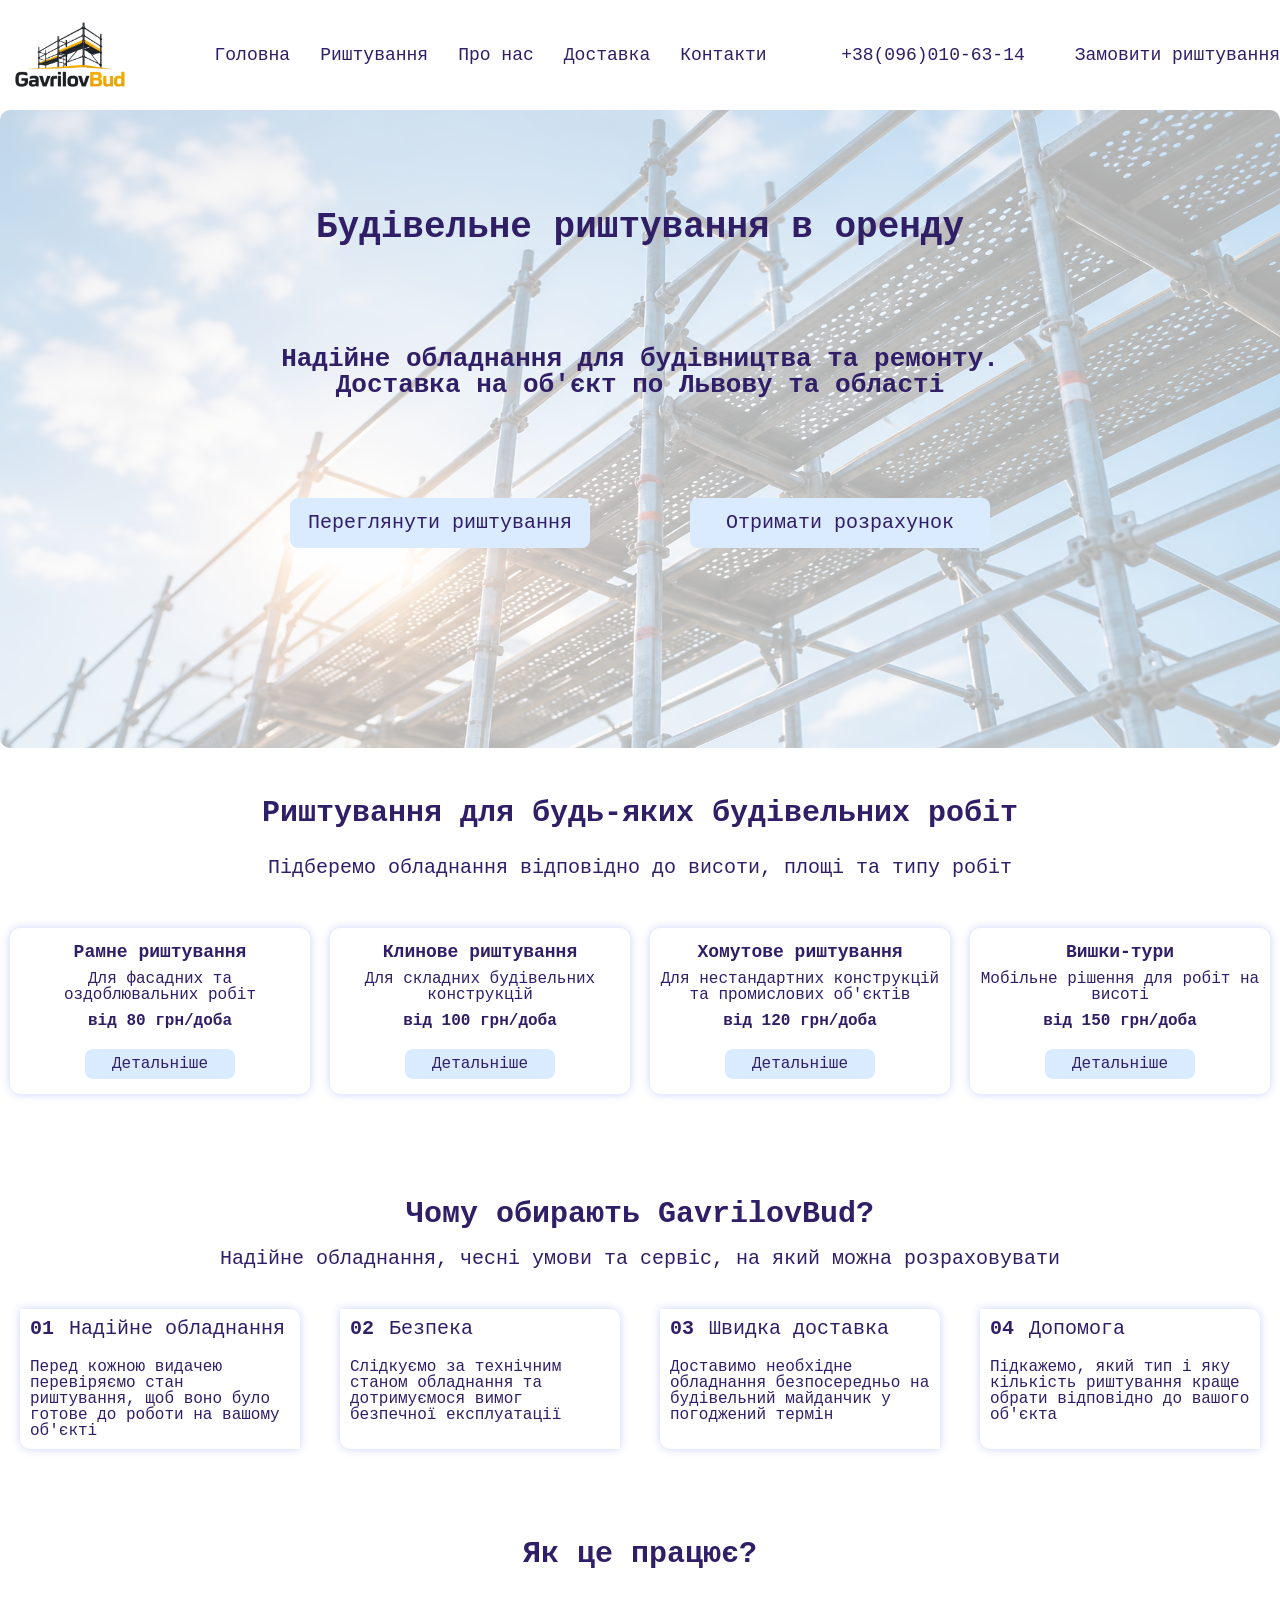
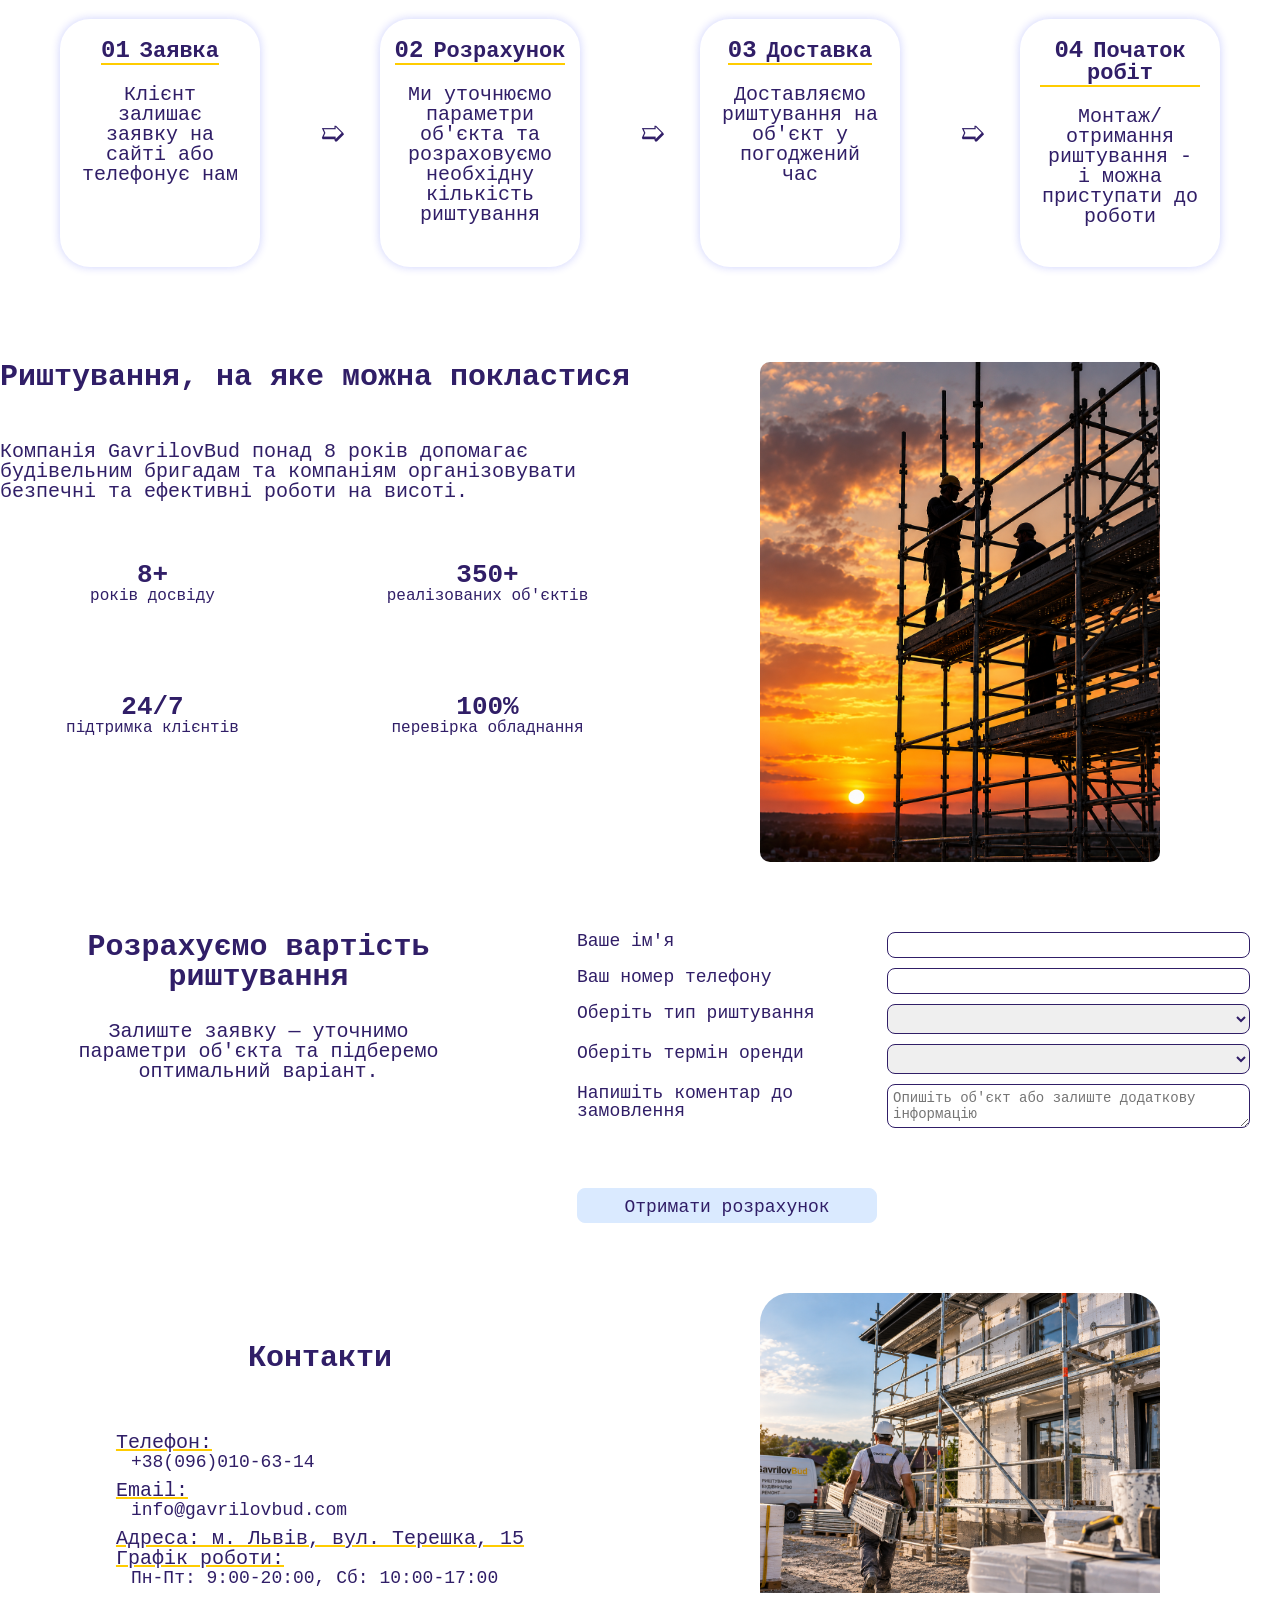
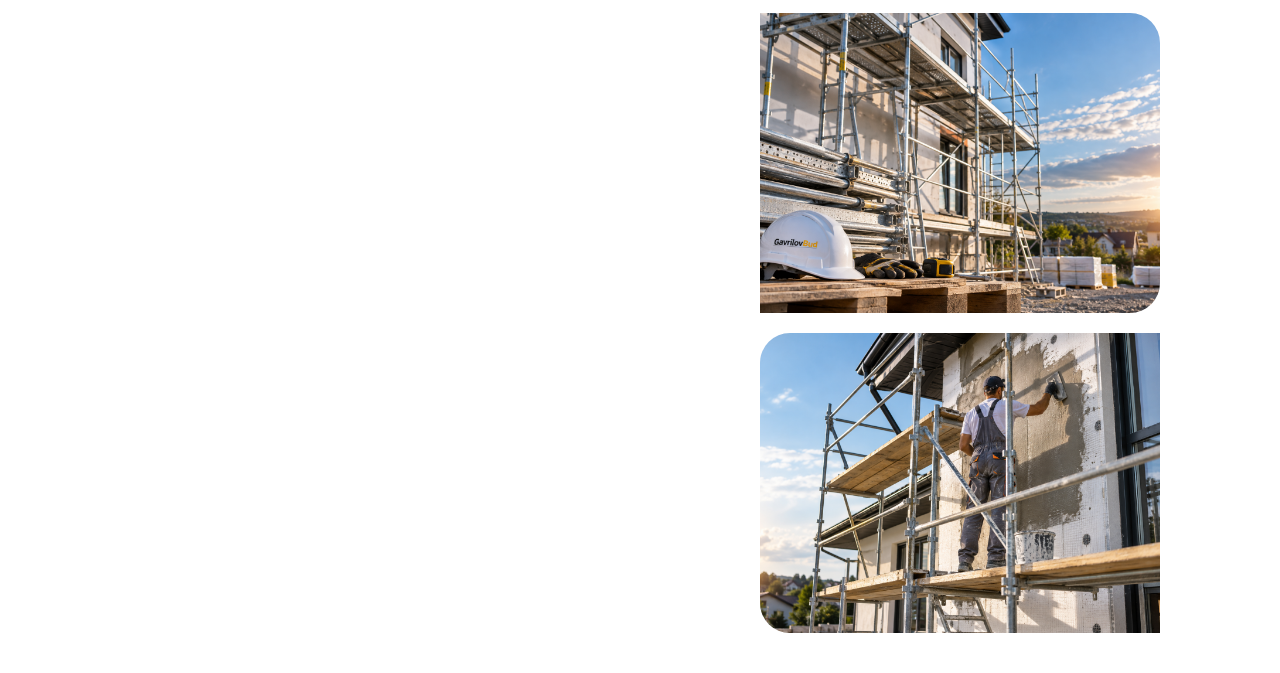
==== index.html @ de675cc4 "додала секцію контакти і стилізувала її" ====
<!doctype html>
<html xmlns="http://www.w3.org/1999/xhtml">
<head>
	<meta http-equiv="Content-Type" content="text/html; charset=utf-8" />
	<meta name="viewport" content="width=device-width; initial-scale=1" />
	<link rel="stylesheet" href="css/all.css" type="text/css"/>
	<link rel="stylesheet" href="css/fonts.css" type="text/css"/>
	<script type="text/javascript" src="js/main.js"></script>
	<title>GavrilovBud</title>
</head>
<body>
	<div id="wrapper">
		<header>
			<div class="layout">
				<div class="logo">
					<a href="#">
						<img src="images/logo.png" alt="GavrilovBud">
					</a>
					<h1>GavrilovBud</h1>
				</div>
				<nav>
					<ul>
						<li>
							<a href="#">Головна</a>
						</li>
						<li>
							<a href="#">Риштування</a>
						</li>
						<li>
							<a href="#">Про нас</a>
						</li>
						<li>
							<a href="#">Доставка</a>
						</li>
						<li>
							<a href="#">Контакти</a>
						</li>
					</ul>
				</nav>
				<div class="tel_button">
					<a href="#">+38(096)010-63-14</a>
					<a href="#">Замовити риштування</a>
				</div>
			</div>
		</header>
		<main>
			<div id="content">
				<section class="first-view">
					<div class="layout">
							<div class="baner">
								<img src="images/baner.png" alt="baner">
							</div>
							<div class="text">
								<h2>Будівельне риштування в оренду</h2>
								<h3>Надійне обладнання для будівництва та ремонту. Доставка на об'єкт по Львову та області</h3>
								<div class="btn">
									<a href="#">Переглянути риштування</a>
									<a href="#">Отримати розрахунок</a>
								</div>
							</div>
					</div>
				</section>
				<section class="catalog">
					<div class="layout">
						<h2>Риштування для будь-яких будівельних робіт</h2>
						<h3>Підберемо обладнання відповідно до висоти, площі та типу робіт</h3>
						<div class="catalog_box">
							<div class="catalog_card">
								<h4>Рамне риштування</h4>
								<p>Для фасадних та оздоблювальних робіт</p>
								<span>від 80 грн/доба</span>
								<a href="#">Детальніше</a>
							</div>
							<div class="catalog_card">
								<h4>Клинове риштування</h4>
								<p>Для складних будівельних конструкцій</p>
								<span>від 100 грн/доба</span>
								<a href="#">Детальніше</a>
							</div>
							<div class="catalog_card">
								<h4>Хомутове риштування</h4>
								<p>Для нестандартних конструкцій та промислових об'єктів</p>
								<span>від 120 грн/доба</span>
								<a href="#">Детальніше</a>
							</div>
							<div class="catalog_card">
								<h4>Вишки-тури</h4>
								<p>Мобільне рішення для робіт на висоті</p>
								<span>від 150 грн/доба</span>
								<a href="#">Детальніше</a>
							</div>
						</div>
					</div>
				</section>
				<section class="advantages">
					<div class="layout">
							<h2>Чому обирають GavrilovBud?</h2>
							<h3>Надійне обладнання, чесні умови та сервіс, на який можна розраховувати</h3>
							<div class="advantages_container">
								<div class="advantages_block">
									<h3><span>01</span>Надійне обладнання</h3>
									<p>Перед кожною видачею перевіряємо стан риштування, щоб воно було готове до роботи на вашому об'єкті </p>
								</div>
								<div class="advantages_block">
									<h3><span>02</span>Безпека</h3>
									<p>Слідкуємо за технічним станом обладнання та дотримуємося вимог безпечної експлуатації</p>
								</div>
								<div class="advantages_block">
									<h3><span>03</span>Швидка доставка</h3>
									<p>Доставимо необхідне обладнання безпосередньо на будівельний майданчик у погоджений термін</p>
								</div>
								<div class="advantages_block">
									<h3><span>04</span>Допомога</h3>
									<p>Підкажемо, який тип і яку кількість риштування краще обрати відповідно до вашого об'єкта</p>
								</div>
							</div>
					</div>
				</section>
				<section class="how_it_works">
					<div class="layout">
						<h2>Як це працює?</h2>
							<div class="how_it_works_container">
								<div class="how_it_works_block">
									<h3><span>01</span>Заявка</h3>
									<p>Клієнт залишає заявку на сайті або телефонує нам</p>
								</div>
								<div class="how_it_works_block">
									<h3><span>02</span>Розрахунок</h3>
									<p>Ми уточнюємо параметри об'єкта та розраховуємо необхідну кількість риштування</p>
								</div>
								<div class="how_it_works_block">
									<h3><span>03</span>Доставка</h3>
									<p>Доставляємо риштування на об'єкт у погоджений час</p>
								</div>
								<div class="how_it_works_block">
									<h3><span>04</span>Початок робіт</h3>
									<p>Монтаж/отримання риштування - і можна приступати до роботи</p>
								</div>
							</div>
					</div>
				</section>
				<section class="about_the_company">
					<div class="layout">
						<div class="about_container">
							<div class="about_img">
								<img src="images/about_image.png" alt="about_img">
							</div>
							<div class="about_title">
								<h2>Риштування, на яке можна покластися</h2>
								<p>Компанія GavrilovBud понад 8 років допомагає будівельним бригадам та компаніям організовувати безпечні та ефективні роботи на висоті.</p>
								<div class="title_container">
									<p><span>8+</span>років досвіду</p>
									<p><span>350+</span>реалізованих об'єктів</p>
									<p><span>24/7</span>підтримка клієнтів</p>
									<p><span>100%</span>перевірка обладнання</p>
								</div>
							</div>
						</div>
					</div>
				</section>
				<section class="cost_calc">
					<div class="layout">
						<div class="calc_container">
							<div class="calc_text">
								<h2>Розрахуємо вартість риштування</h2>
								<p>Залиште заявку — уточнимо параметри об'єкта та підберемо оптимальний варіант.</p>
							</div>
							<div class="calc_form">
								<form action="#" method="POST">
									<label for="name">Ваше ім'я</label>
									<input type="text" id="name" name="name" required>
									<label for="tel">Ваш номер телефону</label>
									<input type="tel" id="tel" name="tel" required>
									<label for="scaffolding">Оберіть тип риштування</label>
									<select id="scaffolding" name="scaffolding">
										<option value="" selected disabled></option>
										<option value="Рамне">Рамне</option>
										<option value="Клинове">Клинове</option>
										<option value="Хомутове">Хомутове</option>
										<option value="Вишки-тури">Вишки-тури</option>
										<option value="Не знаю — потрібна консультація">Не знаю — потрібна консультація</option>
									</select>
									<label for="terms">Оберіть термін оренди</label>
									<select id="terms" name="terms">
										<option value="" selected disabled></option>
										<option value="До 7 днів">До 7 днів</option>
										<option value="1–4 тижні">1–4 тижні</option>
										<option value="1–3 місяці">1–3 місяці</option>
										<option value="Більше 3 місяців">Більше 3 місяців</option>
										<option value="Поки не визначився">Поки не визначився</option>
									</select>
										<label for="comment">Напишіть коментар до замовлення</label>
										<textarea id="comment" name="comment" placeholder="Опишіть об'єкт або залиште додаткову інформацію"></textarea>
										<button type="submit">Отримати розрахунок</button>
								</form>
							</div>
						</div>
					</div>
				</section>
				<section class="contacts">
					<div class="layout">
							<div class="contacts_container">
								<div class="contacts_title">
									<h2>Контакти</h2>
									<p>Телефон:</p><a href="+38(096)010-63-14">+38(096)010-63-14</a>
									<p>Email:</p><a href="mailto:info@gavrilovbud.com">info@gavrilovbud.com</a>
									<p>Адреса: м. Львів, вул. Терешка, 15</p>
									<p>Графік роботи:</p><time>Пн-Пт: 9:00-20:00, Сб: 10:00-17:00</time>
								</div>
								<div class="contacts_img">
									<div class="img_block">
										<img class="img_1" src="images/contacs_1.png" alt="contacts_1">
									</div>
									<div class="img_block">
										<img class="img_2" src="images/contacs_2.png" alt="contacts_2">
									</div>
									<div class="img_block">
										<img class="img_3" src="images/contacs_3.png" alt="contacts_3">
									</div>
								</div>
							</div>
					</div>
				</section>
				<section class="">
					<div class="layout">
							
					</div>
				</section>
			</div>			
		</main>
		<footer>
			<section class="">
				<div class="layout">
					
				</div>
			</section>
		</footer>
	</div>
</body>
</html>
---- css/all.css ----
/***************************************************              GENERAL RESET STYLES             ***************************************************/
html, body, div, span, object, iframe,
h1, h2, h3, h4, h5, h6, p, blockquote, pre,
abbr, address, cite, code,
del, dfn, em, img, ins, kbd, q, samp,
small, strong, sub, sup, var,
b, i,
dl, dt, dd, ol, ul, li,
fieldset, form, label, legend,
table, caption, tbody, tfoot, thead, tr, th, td,
article, aside, canvas, details, figcaption, figure,
footer, header, hgroup, menu, nav, section, summary,
time, mark, audio, video {
    margin:0;
    padding:0;
    border:0;
    outline:0;
    font-size:100%;
    vertical-align:baseline;
    background:transparent;
}
* {box-sizing: border-box;}
body {line-height:1;}
article,aside,details,figcaption,figure,
footer,header,hgroup,menu,nav,section {
    display:block;
}
nav ul {list-style:none;}
ol, ul {
	list-style: none;
	margin:0;
	padding:0;
}
a {
    margin:0;
    padding:0;
    font-size:100%;
    vertical-align:baseline;
    background:transparent;
		text-decoration:none;
}
a:hover {text-decoration:none;}
table {
    border-collapse:collapse;
    border-spacing:0;
}
img {
	border-style:none;
	max-width:100%;
}
form fieldset {
	margin:0;
	padding:0;
	border:none;
}
input, textarea, select {
	vertical-align:middle;
	color:#000;
	padding:0;
}
input, select {vertical-align:middle;}
input::-webkit-input-placeholder{color:#000;}
input:focus::-webkit-input-placeholder{color:#000;}
/*
@media (min-width: 1921px){}
@media (width: 1920px){}
@media (min-width: 1440px) and (max-width: 1919px) {}
@media (min-width: 1360px) and (max-width: 1439px) {}
@media (min-width: 1280px) and (max-width: 1359px) {}
@media (min-width: 1024px) and (max-width: 1279px) {}
@media (min-width: 768px) and (max-width: 1023px) {}
@media (min-width: 375px) and (max-width: 767px) {}
@media (min-width: 320px) and (max-width: 374px) {}
*/
/*
@media (max-width: 1919px) {}
@media (max-width: 1439px) {}
@media (max-width: 1279px) {}
@media (max-width: 767px) {}
*/
#wrapper {
	display:block;
	position:relative;
	width:100%;
	height:100%;
}
.layout {
  display: block;
  position:relative;
  overflow: hidden;
  max-width:1400px;
  width: 100%;
	margin:0 auto 0 auto;
}
header,
main,
footer,
section {
  display: block;
  position:relative;
  overflow: hidden;
  width: 100%;
}
#content {
  display: block;
  position:relative;
  overflow: hidden;
  width: 100%;
}




header{
  width: 100%;
  margin: 20px 0 20px 0;
}
header .layout{
  display: flex;
  justify-content: space-between;
  align-items: center;
}
header .layout .logo{
  width: 140px;
  height: 70px;
}
header .layout .logo a{}
header .layout .logo a img{
  width: 100%;
  height: 100%;
}
header .layout .logo h1{
  text-indent: -9999px;
}
header .layout nav{}
header .layout nav ul{
  display: flex;
  flex-wrap: wrap;
  gap: 30px;
}
header .layout nav ul li a,
header .layout  .tel_button a{
  font-family: 'Courier New', Courier, monospace;
  color: #301e67;
  font-size: 18px;
  font-weight: 500;
}
header .layout nav ul li a:hover,
header .layout  .tel_button a:hover{
  text-decoration: underline;
  color: #333399;
}
header .layout  .tel_button{
  display: flex;
  gap: 50px;
}

@media (max-width: 767px) {
  header{
  height: 200px;
}
  header .layout{
    max-width: 350px;
  flex-direction: column;
  gap: 15px;
}
header .layout .logo{
  width: 120px;
  height: 60px;
}
header .layout nav ul{
  gap: 10px;
}
header .layout  .tel_button{
  flex-direction: column;
  gap: 10px;
}
}


main .first-view{}
main .first-view .layout .baner{
  width: 960px;
  height: 300px;
}
main .first-view  .layout .baner img{
  width: 100%;
  height: 100%;
  border-radius: 10px;
  opacity: .3;
  position: absolute;
}
main .first-view .layout .text{
  display: flex;
  align-items: center;
  flex-direction: column;
  gap: 100px;
  position: relative;
  bottom: 200px;
}
main .first-view .layout .text h2,
main .first-view .layout .text h3,
main .first-view .layout .text .btn a{
  font-family: 'Courier New', Courier, monospace;
  color: #301e67;
}
main .first-view .layout .text h2{
  font-size: 36px;
  font-weight: 700;
}
main .first-view .layout .text h3{
   font-size: 26px;
   font-weight: 600;
   width: 800px;
   text-align: center;
}
main .first-view .layout .text .btn{
  display: flex;
  gap: 100px;
}
main .first-view .layout .text .btn a{
  display: inline-block;
  font-size: 20px;
  font-weight: 500;
  width: 300px;
  height: 50px;
  background-color: #DAEAFF;
  line-height: 50px;
  text-align: center;
  border-radius: 8px;
  transition: .3s;
}
main .first-view .layout .text .btn a:hover{
  box-shadow: 0 10px 8px rgba(9, 24, 245, 0.2);
  transform: translateY(-8px);
}

@media (max-width: 767px){
main .first-view .layout{
  max-width: 350px;
  width: 100%;
}
main .first-view .layout .baner{
  height: 200px;
}
main .first-view .layout .text{
  gap: 50px;
  bottom: 100px;
}
main .first-view .layout .text h2{
  font-size: 28px;
  font-weight: 600;
  text-align: center;
}
main .first-view .layout .text h3{
   font-size: 20px;
   width: 100%;
}
main .first-view .layout .text .btn{
  flex-direction: column;
  gap: 20px;
}
main .first-view .layout .text .btn a{
  font-size: 18px;
}

}



main .catalog{
  padding: 50px 0 50px 0;
}
main .catalog .layout{
  width: 100%;
}
main .catalog .layout h2,
main .catalog .layout h3,
main .catalog .layout .catalog_box .catalog_card h4,
main .catalog .layout .catalog_box .catalog_card p,
main .catalog .layout .catalog_box .catalog_card span,
main .catalog .layout .catalog_box .catalog_card a{
  font-family: 'Courier New', Courier, monospace;
  color: #301e67;
  text-align: center;
}
main .catalog .layout h2{
  font-size: 30px;
  font-weight: 600;
  margin: 0 0 30px 0;
}
main .catalog .layout h3{
  font-size: 20px;
  font-weight: 500;
  margin: 0 0 50px 0;
}
main .catalog .layout .catalog_box{
  display: grid;
  grid-template-columns: repeat(4,1fr);
  justify-items: center;
}
main .catalog .layout .catalog_box .catalog_card{
  max-width: 300px;
  width: 100%;
  box-shadow: 0 0 10px rgba(9, 24, 245, 0.2);
  border-radius: 10px;
  display: flex;
  flex-direction: column;
  align-items: center;
  gap: 10px;
  padding: 15px 10px 15px 10px;
  margin: 0 0 15px 0;
}
main .catalog .layout .catalog_box .catalog_card h4{
  font-size: 18px;
  font-weight: 600;
}
main .catalog .layout .catalog_box .catalog_card p,
main .catalog .layout .catalog_box .catalog_card a{
  font-size: 16px;
  font-weight: 400;
}
main .catalog .layout .catalog_box .catalog_card span{
  font-size: 16px;
  font-weight: 600;
}
main .catalog .layout .catalog_box .catalog_card a{
  width: 150px;
  height: 30px;
  background-color: #DAEAFF;
  line-height: 30px;
  text-align: center;
  border-radius: 8px;
  margin: 10px 0 0 0;
  transition: .3s;
}
main .catalog .layout .catalog_box .catalog_card a:hover{
  box-shadow: 0 10px 8px rgba(9, 24, 245, 0.2);
  transform: translateY(-8px);
}

@media (max-width: 1279px){
  main .catalog .layout .catalog_box{
  grid-template-columns: repeat(2,2fr);
  gap: 15px;

}
}

@media (max-width: 767px){
  main .catalog .layout h2{
  font-size: 28px;
  margin: 0 0 20px 0;
}
main .catalog .layout h3{
  font-size: 18px;
  margin: 0 0 40px 0;
}
main .catalog .layout .catalog_box{
  grid-template-columns: 1fr;
  gap: 15px;
}
}


main .advantages{
  padding: 40px 0 40px 0;
}
main .advantages h2,
main .advantages h3,
main .advantages p{
  font-family: 'Courier New', Courier, monospace;
  color: #301e67;
  text-align: center;
}
main .advantages h2{
  font-size: 30px;
  font-weight: 600;
  margin: 0 0 20px 0;
}
main .advantages h3{
  font-size: 20px;
  font-weight: 500;
  margin: 0 0 40px 0;
}
main .advantages p{
  font-size: 22px;
  font-weight: 600;
  text-decoration: underline;
  margin: 0 0 40px 0;
}
main .advantages .advantages_container{
  display: grid;
  grid-template-columns: repeat(4,1fr);
  justify-items: center;
}
main .advantages .advantages_container .advantages_block{
  display: flex;
  flex-direction: column;
  align-items: start;
  max-width: 280px;
  width: 100%;
  padding: 10px;
  box-shadow: 0 0 10px rgba(9, 24, 245, 0.2);
  border-radius: 0 10px 0 10px;
  margin: 0 0 10px 0;
}
main .advantages .advantages_container .advantages_block span{
  font-weight: 600;
  margin: 0 15px 0 0;
}
main .advantages .advantages_container .advantages_block h3{
  font-weight: 500;
  margin: 0 0 20px 0;
}

main .advantages .advantages_container .advantages_block p{
  font-size: 16px;
  font-weight: 400;
  text-decoration: none;
  text-align: start;
  margin: 0 0 0 0;
}

@media (max-width: 1279px){
  main .advantages .advantages_container{
  grid-template-columns: repeat(2,2fr);
  gap: 15px;
}
}

@media (max-width: 767px){
    main .advantages h2{
  font-size: 28px;
  margin: 0 0 20px 0;
}
main .advantages h3{
  font-size: 18px;
  margin: 0 0 40px 0;
}
main .advantages .advantages_container{
  grid-template-columns: 1fr;
  gap: 15px;
}
}


main .how_it_works{
  padding: 40px 0 40px 0;
}
main .how_it_works h2,
main .how_it_works h3,
main .how_it_works p{
  font-family: 'Courier New', Courier, monospace;
  color: #301e67;
  text-align: center;
}
main .how_it_works h2{
  font-size: 30px;
  font-weight: 600;
  margin: 0 0 50px 0;
}
main .how_it_works .how_it_works_container{
  display: grid;
  grid-template-columns: repeat(4,1fr);
  justify-items: center;
}
main .how_it_works .how_it_works_container .how_it_works_block{
  display: flex;
  flex-direction: column;
  align-items: center;
  box-shadow: 0 0 10px rgba(9, 24, 245, 0.2);
  border-radius: 30px;
  padding: 20px 20px 0 20px;
  margin: 0 0 15px 0;
  max-width: 200px;
  width: 100%;
  min-height: 180px;
  position: relative;
}
main .how_it_works .how_it_works_container .how_it_works_block::before{
  content: "\27AF";
  font-size: 30px;
  position: absolute;
  left: 130%;
  top: 40%;
  color: #301e67;
}
main .how_it_works .how_it_works_container .how_it_works_block:last-child::before{
  content: "";
}
main .how_it_works .how_it_works_container .how_it_works_block h3{
  font-size: 22px;
  font-weight: 600;
  margin: 0 0 20px 0;
  border-bottom: 2px solid #FFCC00;
}
main .how_it_works .how_it_works_container .how_it_works_block h3 span{
  padding: 0 10px 0 0;
  text-decoration: none;
  font-size: 24px;
}
main .how_it_works .how_it_works_container .how_it_works_block p{
  font-size: 20px;
  font-weight: 500;
  margin: 0 0 40px 0;
}

@media (max-width: 1279px){
  main .how_it_works .how_it_works_container{
  grid-template-columns: repeat(2,2fr);
  gap: 25px;
  margin: 0 0 15px 0;
}
main .how_it_works .how_it_works_container .how_it_works_block{
  max-width: 400px;
}
main .how_it_works .how_it_works_container .how_it_works_block::before{
  left: 120%;
}
}

@media (max-width: 767px){
    main .how_it_works h2{
  font-size: 28px;
  margin: 0 0 40px 0;
}
main .how_it_works h3{
  font-size: 18px;
  margin: 0 0 40px 0;
}
main .how_it_works .how_it_works_container{
  grid-template-columns: 1fr;
  gap: 60px;
}
main .how_it_works .how_it_works_container .how_it_works_block{
  max-width: 300px;
}
main .how_it_works .how_it_works_container .how_it_works_block::before{
  transform: rotate(90deg);
  top: 110%;
  left: 45%;
}
}


main .about_the_company{
  padding: 40px 0 40px 0;
}
main .about_the_company .about_container{
  display: grid;
  grid-template-columns: repeat(2,1fr);
  justify-items: center;
  grid-template-areas: "text image";
}
main .about_the_company .about_container .about_img{
  width: 400px;
  height: 500px;
  grid-area: image;
}
main .about_the_company .about_container .about_img img{
  border-radius: 10px;
  width: 100%;
  height: 100%;
  object-fit: cover;
}
main .about_the_company h2,
main .about_the_company h3,
main .about_the_company p{
  font-family: 'Courier New', Courier, monospace;
  color: #301e67;
}
main .about_the_company .about_container .about_title{
  grid-area: text;
}
main .about_the_company h2{
  font-size: 30px;
  font-weight: 600;
  margin: 0 0 50px 0;
}
main .about_the_company .about_container .about_title p{
  font-size: 20px;
  font-weight: 500; 
  margin: 0 0 60px 0;
}
main .about_the_company .about_container .about_title .title_container{
  display: grid;
  grid-template-columns: repeat(2,2fr);
  justify-items: center;
  gap: 30px;
}
main .about_the_company .about_container .about_title .title_container p{ 
  font-size: 16px;
  text-align: center;
}
main .about_the_company .about_container .about_title .title_container span{
  display: block;
  font-size: 26px;
  font-weight: 600;
}

@media (max-width: 767px){
  main .about_the_company .about_container{
  display: block;
}
main .about_the_company .about_container .about_img{
  width: 250px;
  height: 350px;
  margin: 0 0 15px 0;
}
main .about_the_company .about_container .about_title{
  max-width: 300px;
  width: 100%;
}
main .about_the_company h2{
  font-size: 28px;
  margin: 0 0 20px 0;
  text-align: center;
}
main .about_the_company .about_container .about_title p{
  font-size: 18px;
  font-weight: 500; 
  margin: 0 0 40px 0;
  text-align: center;
}
}


main .cost_calc{
  margin: 30px 0 30px 0;
}
main .cost_calc .calc_container{
  display: grid;
  grid-template-columns: repeat(2,1fr);
  justify-items: center;
  gap: 30px;
}
main .cost_calc .calc_container .calc_text{
  display: flex;
  flex-direction: column;
  align-items: center;
  gap: 30px;
  max-width: 400px;
  width: 100%;
}
main .cost_calc .calc_container .calc_text h2,
main .cost_calc .calc_container .calc_text p,
main .cost_calc .calc_container .calc_form form label,
main .cost_calc .calc_container .calc_form form input,
main .cost_calc .calc_container .calc_form select:optional,
main .cost_calc .calc_container .calc_form form textarea,
main .cost_calc .calc_container .calc_form form button{
  font-family: 'Courier New', Courier, monospace;
  color: #301e67;
}
main .cost_calc .calc_container .calc_text h2{
  font-size: 30px;
  font-weight: 600;
  text-align: center;
}
main .cost_calc .calc_container .calc_text p{
  font-size: 20px;
  font-weight: 500;
  text-align: center;
}
main .cost_calc .calc_container .calc_form{
  padding: 0 30px 0 30px;
  margin: 0 0 10px 0;
}
main .cost_calc .calc_container .calc_form form{
  display: grid;
  grid-template-columns: repeat(2,6fr);
  gap: 10px;
}
main .cost_calc .calc_container .calc_form form label{
  font-size: 18px;
  font-weight: 500;
}
main .cost_calc .calc_container .calc_form input,
main .cost_calc .calc_container .calc_form select,
main .cost_calc .calc_container .calc_form textarea{
  font-size: 16px;
  font-weight: 400;
  padding: 3px;
  border: 1px solid #301e67;
  border-radius: 8px;
}
main .cost_calc .calc_container .calc_form select{
  font-family: 'Courier New', Courier, monospace;
  font-weight: 500;
  font-size: 18px;
}
main .cost_calc .calc_container .calc_form textarea{
  padding: 5px;
}
main .cost_calc .calc_container .calc_form textarea:placeholder-shown{
  font-size: 14px;
  font-weight: 400;
}
main .cost_calc .calc_container .calc_form button{
  font-size: 18px;
  font-weight: 500;
  border-radius: 10px;
  width: 300px;
  height: 35px;
  background-color: #DAEAFF;
  line-height: 35px;
  text-align: center;
  border: 1px solid #DAEAFF;
  border-radius: 8px;
  margin: 50px 0 0 0;
  transition: .3s;
}
main .cost_calc .calc_container .calc_form button:hover{
  box-shadow: 0 10px 8px rgba(9, 24, 245, 0.2);
  transform: translateY(-8px);
}

@media (max-width: 767px){
main .cost_calc .calc_container{
  grid-template-columns: 1fr;
  justify-items: center;
}
  main .cost_calc .calc_container .calc_text h2{
  font-size: 28px;
  text-align: center;
}
main .cost_calc .calc_container .calc_text p{
  font-size: 18px;
  font-weight: 500; 
  margin: 0 0 20px 0;
}
main .cost_calc .calc_container .calc_form form{
  grid-template-columns: 1fr;
}
main .cost_calc .calc_container .calc_form button{
  margin: 0 0 0 0;
}
main .cost_calc .calc_container .calc_form form label{
  font-size: 16px;
}
main .cost_calc .calc_container .calc_form input,
main .cost_calc .calc_container .calc_form select,
main .cost_calc .calc_container .calc_form textarea{
  font-size: 14px;
  margin: 0 0 20px 0;
}
}


main .contacts{
  margin: 60px 0 40px 0;
}
main .contacts .contacts_container{
  display: grid;
  grid-template-columns: repeat(2,1fr);
  justify-items: center;
}
main .contacts .contacts_container .contacts_title{
  margin: 50px 0 0 0;
}
main .contacts .contacts_container .contacts_title h2,
main .contacts .contacts_container .contacts_title p,
main .contacts .contacts_container .contacts_title a,
main .contacts .contacts_container .contacts_title time{
  font-family: 'Courier New', Courier, monospace;
  color: #301e67;
}
main .contacts .contacts_container .contacts_title h2{
  font-size: 30px;
  font-weight: 600;
  text-align: center;
  margin: 0 0 60px 0;
}
main .contacts .contacts_container .contacts_title p{
  font-size: 20px;
  font-weight: 500; 
  text-decoration: underline #FFCC00;
}
main .contacts .contacts_container .contacts_title a,
main .contacts .contacts_container .contacts_title time{
  display: inline-block;
    margin: 0 0 10px 0;
    padding: 0 0 0 15px;
    font-size: 18px;
    font-weight: 500;
}
main .contacts .contacts_container .contacts_title a:hover{
  text-decoration: underline;
  color: #333399;
}
main .contacts .contacts_container .contacts_img{
  max-width: 900px;
  width: 100%;
  display: flex;
  justify-content: center;
  flex-wrap: wrap-reverse;
  gap: 20px;
}
main .contacts .contacts_container .contacts_img .img_block{
  width: 400px;
  height: 300px;
}
main .contacts .contacts_container .contacts_img .img_block img{
  width: 100%;
  height: 100%;
  object-fit: cover;
}
main .contacts .contacts_container .contacts_img .img_block img.img_1{
  border-radius: 30px 0 0 30px;
}
main .contacts .contacts_container .contacts_img .img_block img.img_2{
  border-radius: 0 30px 30px 0;
}
main .contacts .contacts_container .contacts_img .img_block img.img_3{
  border-radius: 30px 30px 0 0;
}

@media (max-width: 767px){
main .contacts .contacts_container{
  grid-template-columns: 1fr;  
  justify-items: center;
}
main .contacts .contacts_container .contacts_title h2{
  font-size: 28px;
  text-align: center;
}
main .contacts .contacts_container .contacts_title p{
  font-size: 18px;
  font-weight: 500; 
  margin: 0 0 20px 0;
}
main .contacts .contacts_container .contacts_title a,
main .contacts .contacts_container .contacts_title time{
    font-size: 16px;
}
main .contacts .contacts_container .contacts_title{
  margin: 50px 0 30px 0;
}
main .contacts .contacts_container .contacts_img{
  flex-direction: column;
  align-items: center;
}
main .contacts .contacts_container .contacts_img .img_block{
  width: 300px;
  height: 220px;
}
main .contacts .contacts_container .contacts_img .img_block img.img_1,
main .contacts .contacts_container .contacts_img .img_block img.img_2,
main .contacts .contacts_container .contacts_img .img_block img.img_3{
  border-radius: 30px;
}
}
---- css/fonts.css ----
/* Example */ 
/* @font-face {
    font-family: 'Corbel';
    src: url('../fonts/Corbel.eot');
    src: url('../fonts/Corbel.eot?#iefix') format('embedded-opentype'),
         url('../fonts/Corbel.woff') format('woff'),
         url('../fonts/Corbel.ttf') format('truetype'),
         url('../fonts/Corbel.svg#Corbel') format('svg');
    font-weight: normal;
    font-style: normal;
}
*/
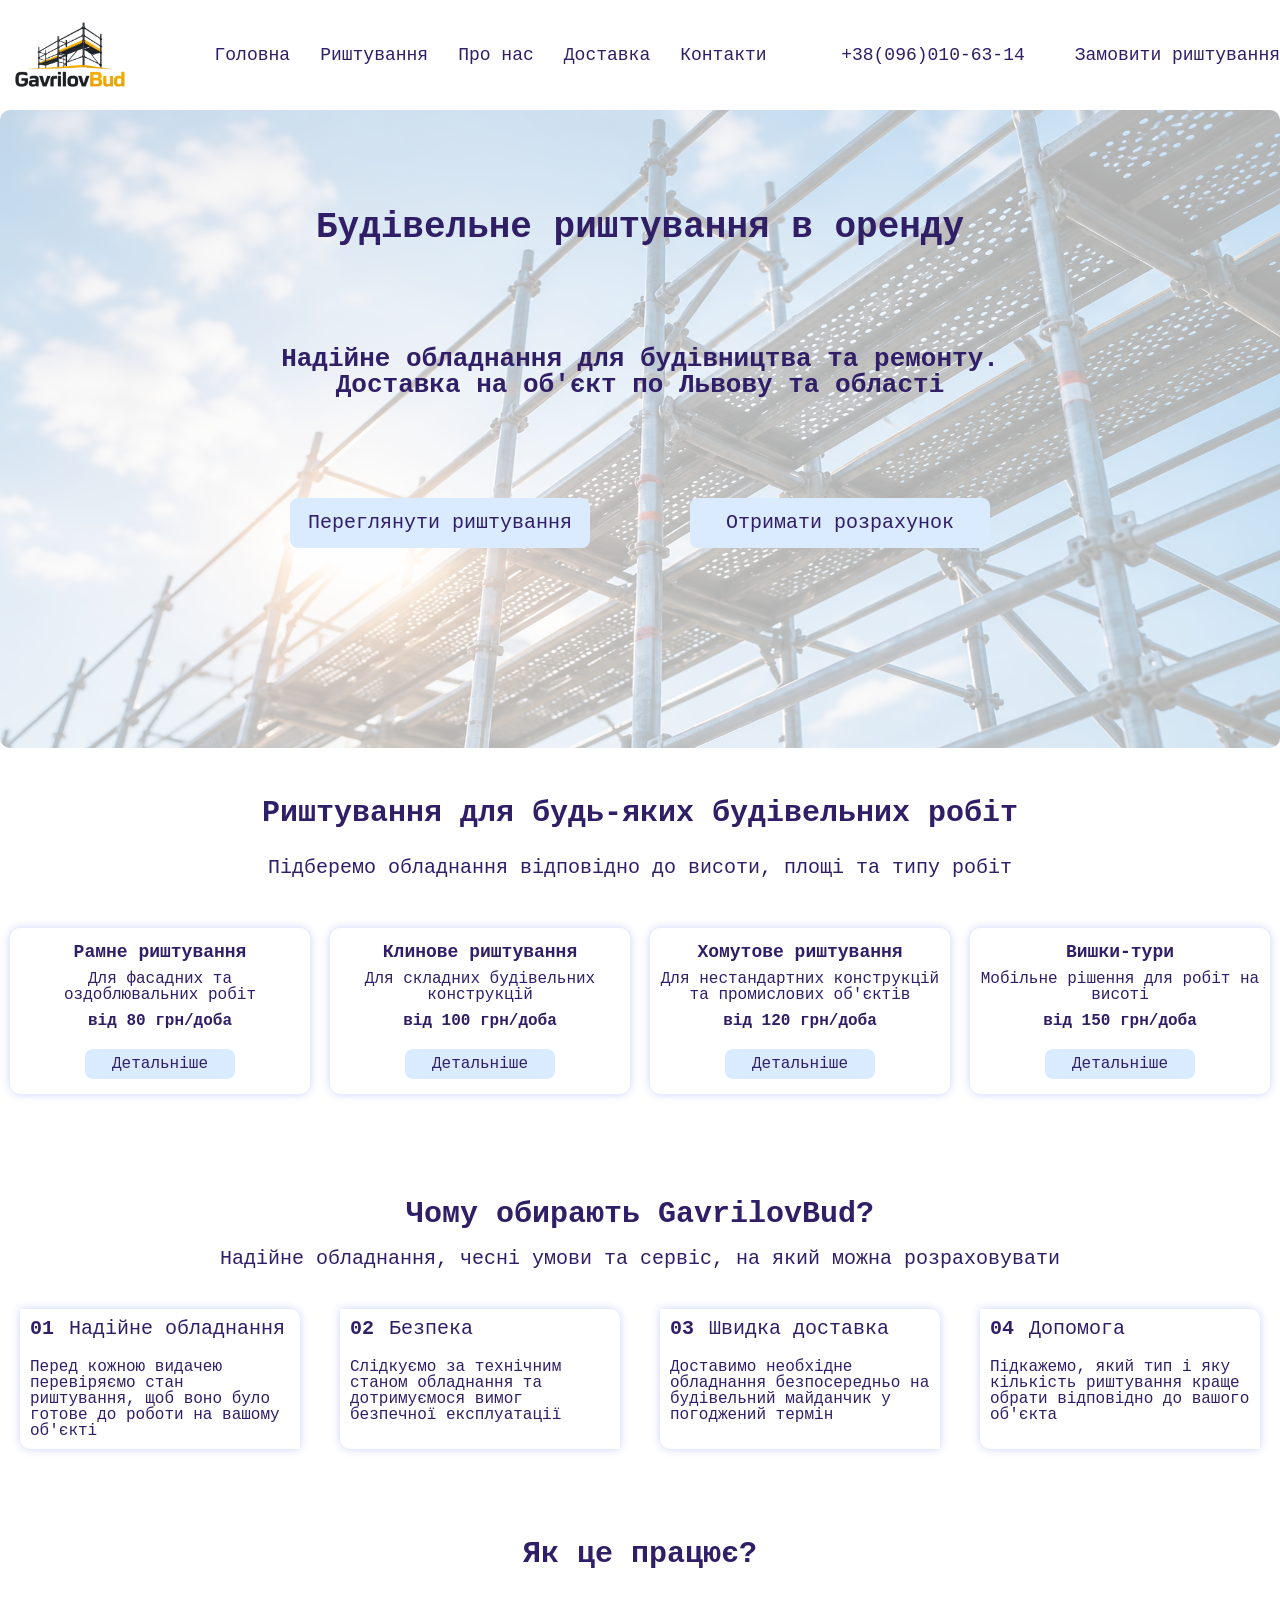
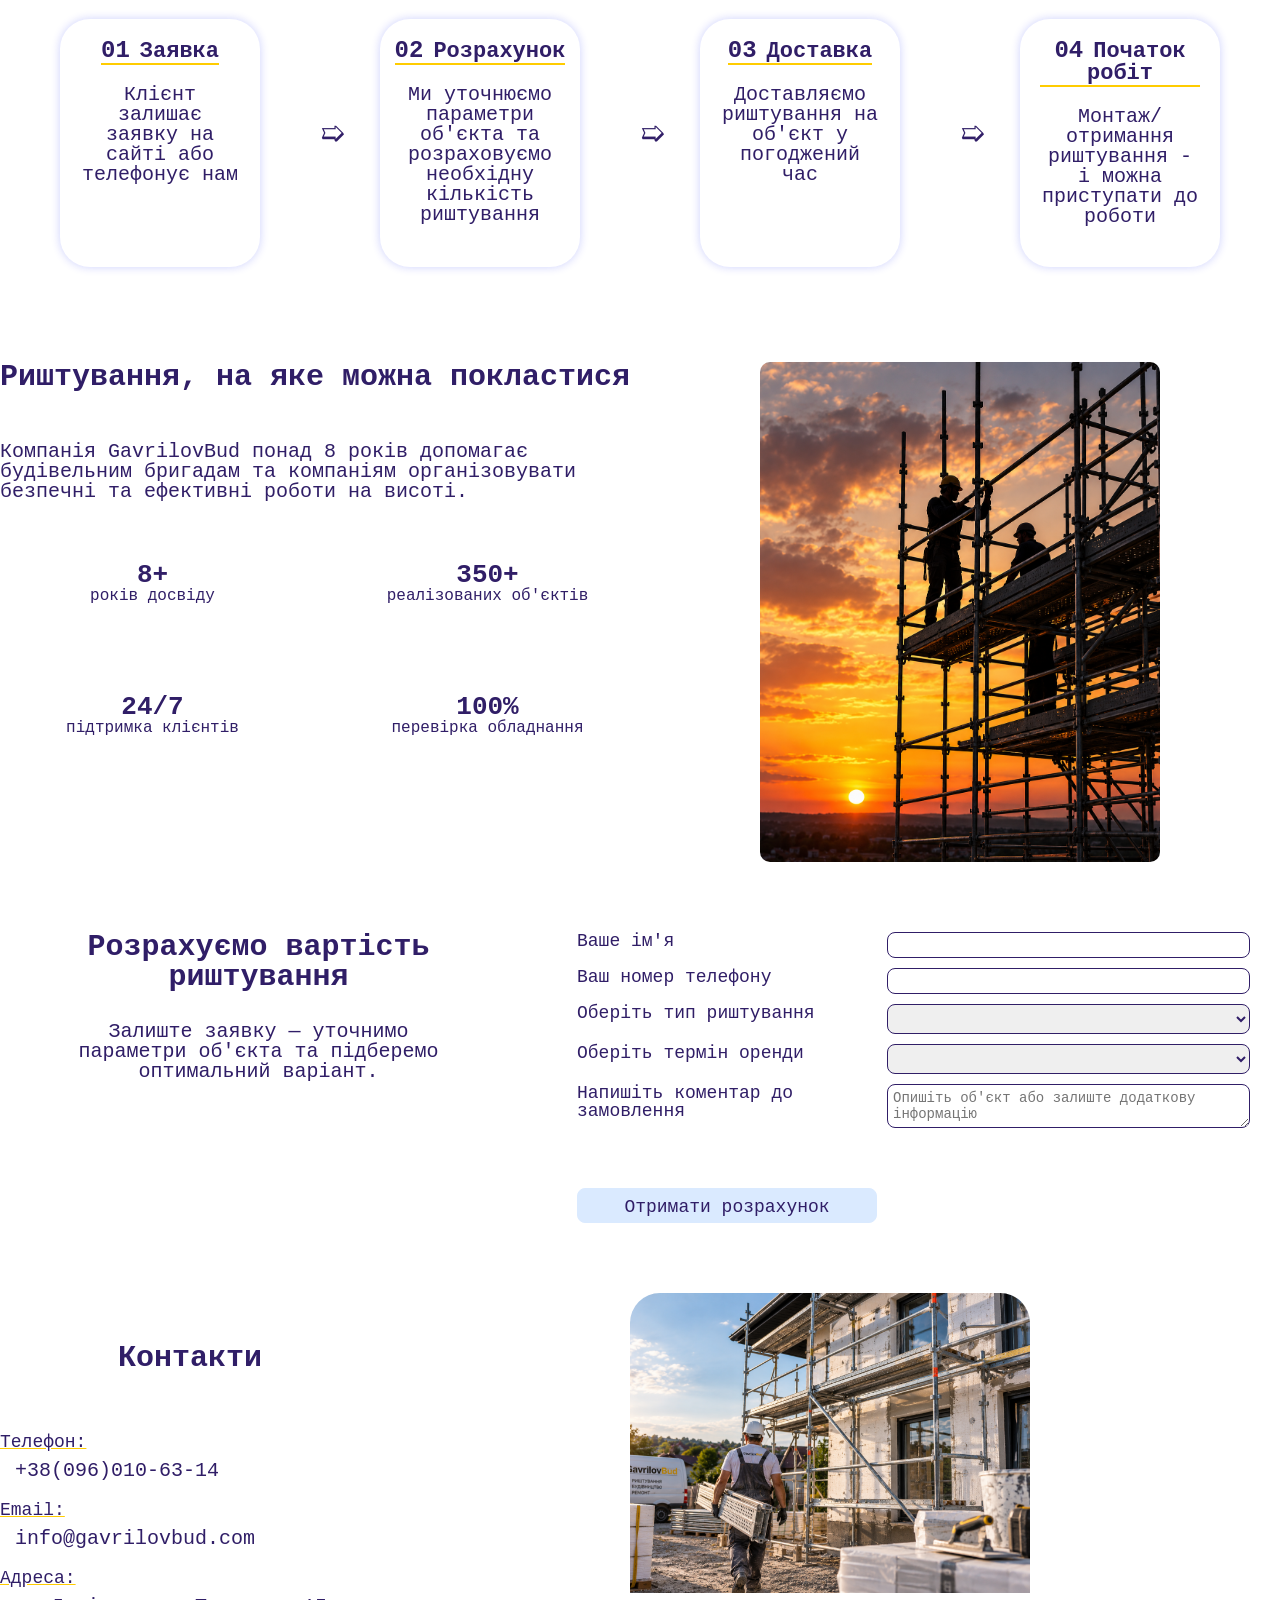
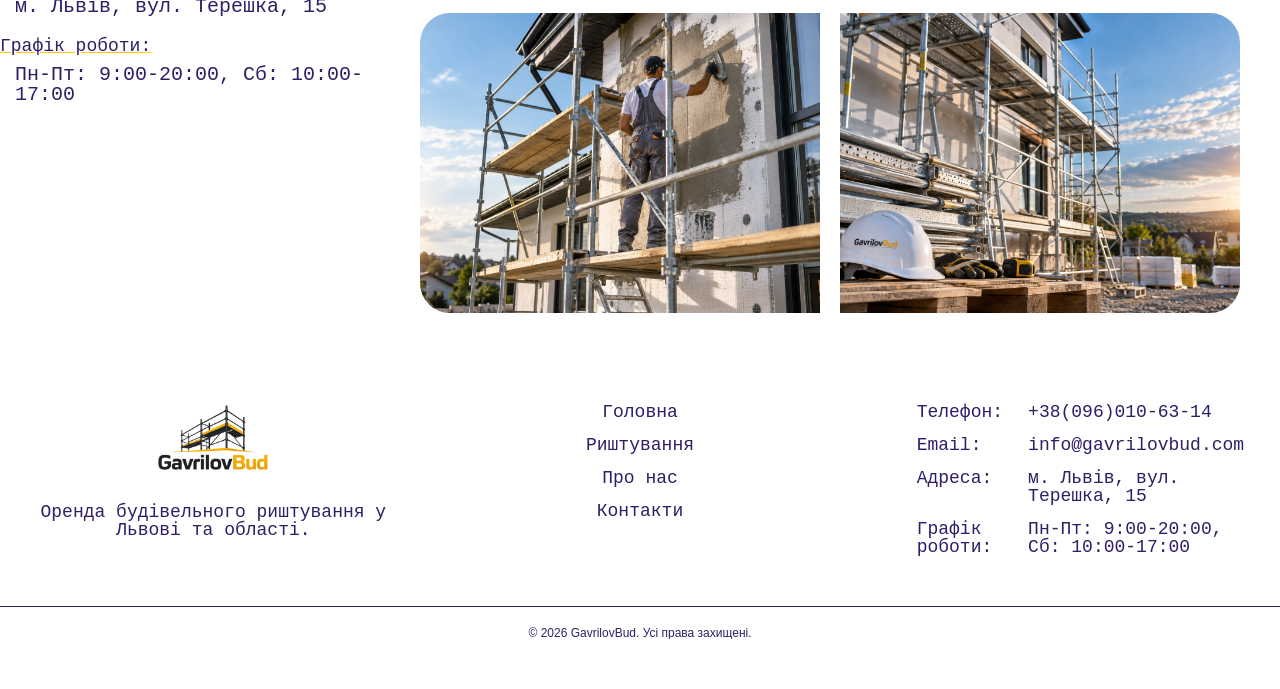
==== commit e4ba2bd3: "додала footer і стилі до нього" ====
--- a/index.html
+++ b/index.html
@@ -204,7 +204,7 @@
 									<h2>Контакти</h2>
 									<p>Телефон:</p><a href="+38(096)010-63-14">+38(096)010-63-14</a>
 									<p>Email:</p><a href="mailto:info@gavrilovbud.com">info@gavrilovbud.com</a>
-									<p>Адреса: м. Львів, вул. Терешка, 15</p>
+									<p>Адреса:</p><span>м. Львів, вул. Терешка, 15</span>
 									<p>Графік роботи:</p><time>Пн-Пт: 9:00-20:00, Сб: 10:00-17:00</time>
 								</div>
 								<div class="contacts_img">
@@ -221,19 +221,42 @@
 							</div>
 					</div>
 				</section>
-				<section class="">
-					<div class="layout">
-							
-					</div>
-				</section>
 			</div>			
 		</main>
 		<footer>
-			<section class="">
-				<div class="layout">
-					
+			<div class="layout">
+				<div class="footer_container">
+					<div class="footer_title">
+						<div class="footer_logo">
+							<img src="images/logo.png" alt="GavrilovBud">
+						</div>
+						<p>Оренда будівельного риштування у Львові та області.</p>
+					</div>
+					<div class="footer_nav">
+						<ul>
+							<li>
+								<a href="#">Головна</a>
+							</li>
+							<li>
+								<a href="#">Риштування</a>
+							</li>
+							<li>
+								<a href="#">Про нас</a>
+							</li>
+							<li>
+								<a href="#">Контакти</a>
+							</li>
+						</ul>
+					</div>
+					<div class="footer_contacts">
+						<p>Телефон:</p><a href="+38(096)010-63-14">+38(096)010-63-14</a>
+						<p>Email:</p><a href="mailto:info@gavrilovbud.com">info@gavrilovbud.com</a>
+						<p>Адреса:</p><span>м. Львів, вул. Терешка, 15</span>
+						<p>Графік роботи:</p><time>Пн-Пт: 9:00-20:00, Сб: 10:00-17:00</time>
+					</div>
 				</div>
-			</section>
+				<small>&copy; 2026 GavrilovBud. Усі права захищені.</small>
+			</div>
 		</footer>
 	</div>
 </body>
--- a/css/all.css
+++ b/css/all.css
@@ -751,6 +751,9 @@
 main .contacts{
   margin: 60px 0 40px 0;
 }
+main .contacts .layout{
+  width: 100%;
+}
 main .contacts .contacts_container{
   display: grid;
   grid-template-columns: repeat(2,1fr);
@@ -762,6 +765,7 @@
 main .contacts .contacts_container .contacts_title h2,
 main .contacts .contacts_container .contacts_title p,
 main .contacts .contacts_container .contacts_title a,
+main .contacts .contacts_container .contacts_title span,
 main .contacts .contacts_container .contacts_title time{
   font-family: 'Courier New', Courier, monospace;
   color: #301e67;
@@ -773,16 +777,18 @@
   margin: 0 0 60px 0;
 }
 main .contacts .contacts_container .contacts_title p{
-  font-size: 20px;
+  font-size: 18px;
   font-weight: 500; 
   text-decoration: underline #FFCC00;
+  margin: 0 0 10px 0;
 }
 main .contacts .contacts_container .contacts_title a,
+main .contacts .contacts_container .contacts_title span,
 main .contacts .contacts_container .contacts_title time{
   display: inline-block;
-    margin: 0 0 10px 0;
+    margin: 0 0 20px 0;
     padding: 0 0 0 15px;
-    font-size: 18px;
+    font-size: 20px;
     font-weight: 500;
 }
 main .contacts .contacts_container .contacts_title a:hover{
@@ -790,8 +796,7 @@
   color: #333399;
 }
 main .contacts .contacts_container .contacts_img{
-  max-width: 900px;
-  width: 100%;
+  width: 900px;
   display: flex;
   justify-content: center;
   flex-wrap: wrap-reverse;
@@ -817,6 +822,9 @@
 }
 
 @media (max-width: 767px){
+  main .contacts .layout{
+  width: 94%;
+}
 main .contacts .contacts_container{
   grid-template-columns: 1fr;  
   justify-items: center;
@@ -840,6 +848,7 @@
 main .contacts .contacts_container .contacts_img{
   flex-direction: column;
   align-items: center;
+  width: 100%;
 }
 main .contacts .contacts_container .contacts_img .img_block{
   width: 300px;
@@ -853,5 +862,92 @@
 }
 
 
-
-
+footer{
+  margin: 50px 0 50px 0;
+}
+footer .layout .footer_container{
+  display: grid;
+  grid-template-columns: repeat(3,1fr);
+  justify-items: center;
+  margin: 0 0 50px 0;
+}
+footer .layout .footer_container .footer_title{
+  display: flex;
+  flex-direction: column;
+  align-items: center;
+  gap: 30px;
+}
+footer .layout .footer_container .footer_title .footer_logo{
+  width: 140px;
+  height: 70px;
+}
+footer .layout .footer_container .footer_title .footer_logo img{
+  width: 100%;
+  height: 100%;
+}
+footer .layout .footer_container .footer_title p{
+  font-family: 'Courier New', Courier, monospace;
+  color: #301e67;
+  font-size: 18px;
+  font-weight: 500;
+  text-align: center;
+  max-width: 400px;
+  width: 100%;
+}
+footer .layout .footer_container .footer_nav{}
+footer .layout .footer_container .footer_nav ul{
+  display: flex;
+  flex-direction: column;
+  align-items: center;
+  gap: 15px;
+}
+footer .layout .footer_container .footer_nav ul li{}
+footer .layout .footer_container .footer_nav ul li a{
+  font-family: 'Courier New', Courier, monospace;
+  color: #301e67;
+  font-size: 18px;
+  font-weight: 500;
+}
+footer .layout .footer_container .footer_nav ul li a:hover{
+  text-decoration: underline;
+  color: #333399;
+}
+footer .layout .footer_container .footer_contacts{
+  display: grid;
+  grid-template-columns: repeat(2,1fr);
+  gap: 15px;
+  max-width: 300px;
+  width: 100%;
+}
+footer .layout .footer_container .footer_contacts p,
+footer .layout .footer_container .footer_contacts a,
+footer .layout .footer_container .footer_contacts span,
+footer .layout .footer_container .footer_contacts time{
+  font-family: 'Courier New', Courier, monospace;
+  color: #301e67;
+  font-size: 18px;
+  font-weight: 500;
+}
+footer .layout .footer_container .footer_contacts a,
+footer .layout .footer_container .footer_contacts span,
+footer .layout .footer_container .footer_contacts time{
+  padding: 0 0 0 10px;
+}
+footer .layout .footer_container .footer_contacts a:hover{
+  text-decoration: underline;
+  color: #333399;
+}
+footer .layout small{
+  display: block;
+  font-family: "Inter", sans-serif;
+  font-size: 12px;
+  font-weight: 400;
+  color: #301e67;
+  text-align: center;
+  border-top: 1px solid #301e67;
+  padding: 20px 0 0 0;
+}
+
+
+
+
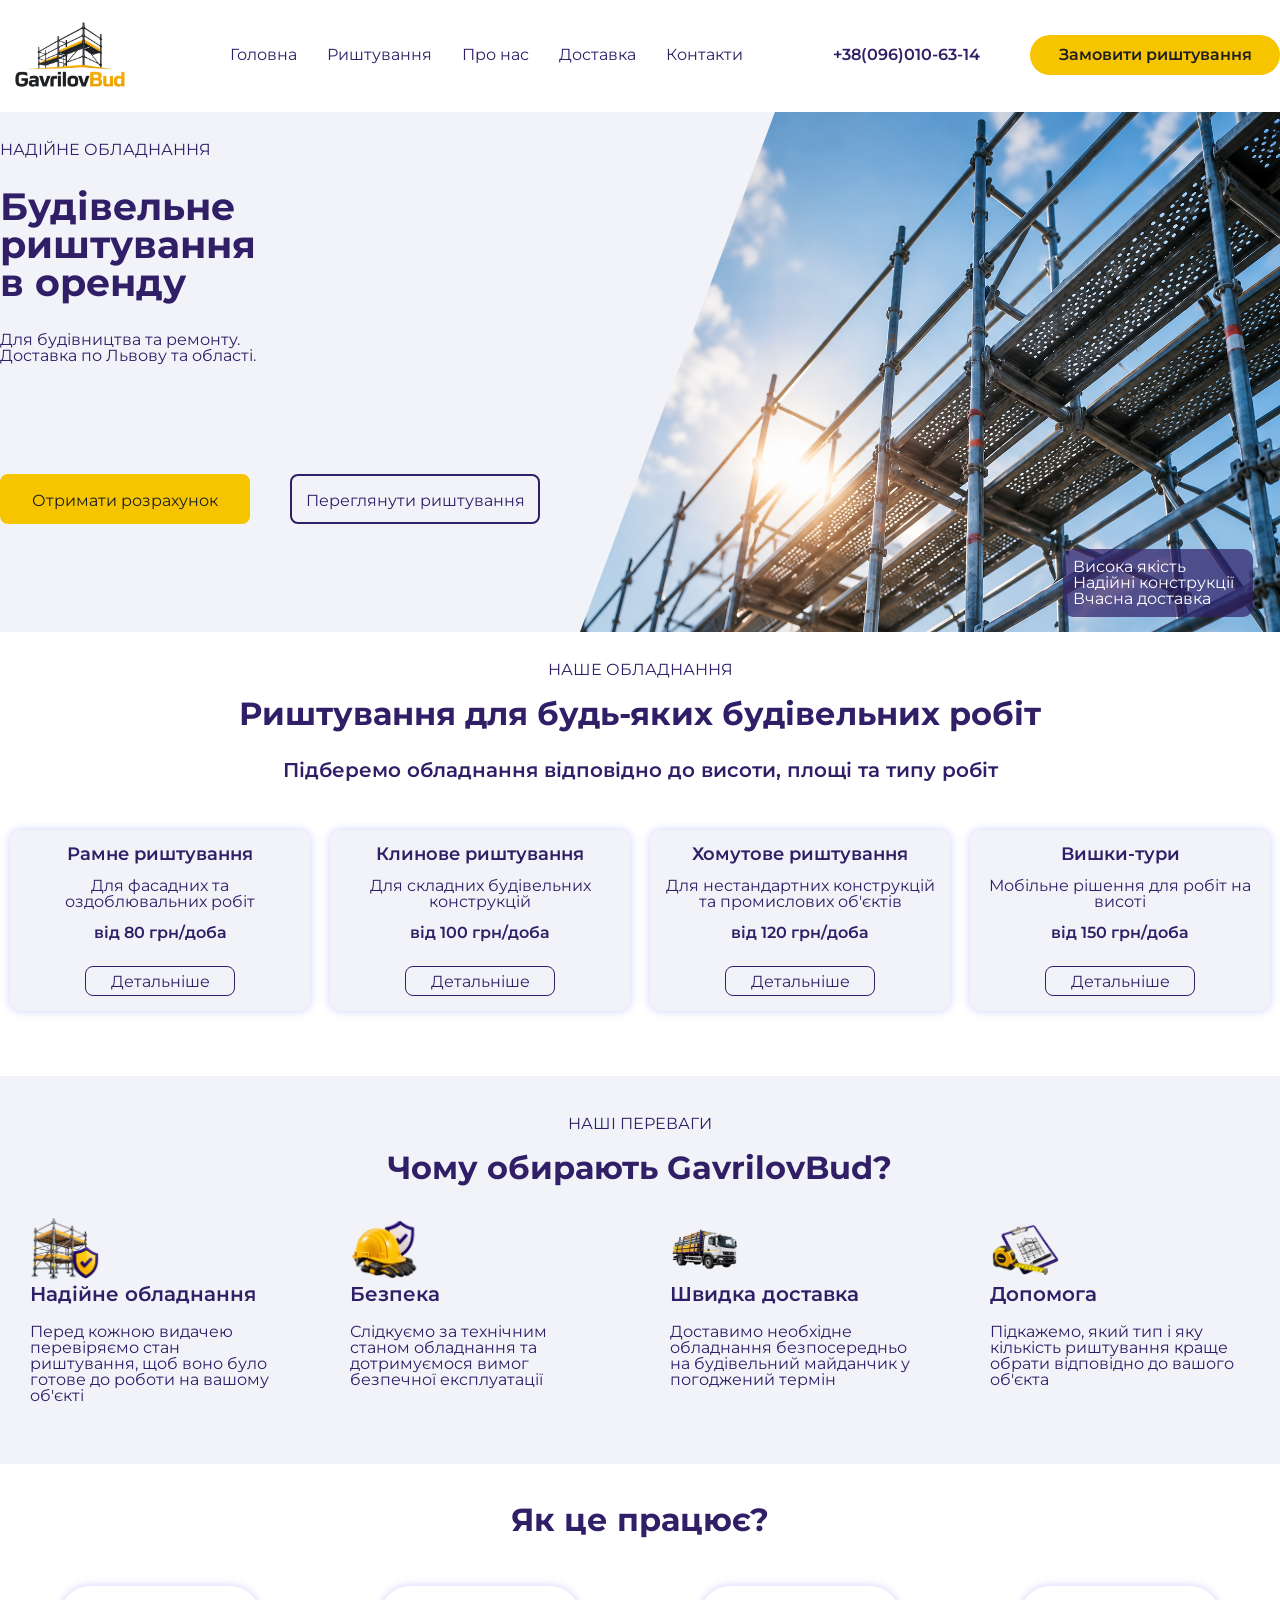
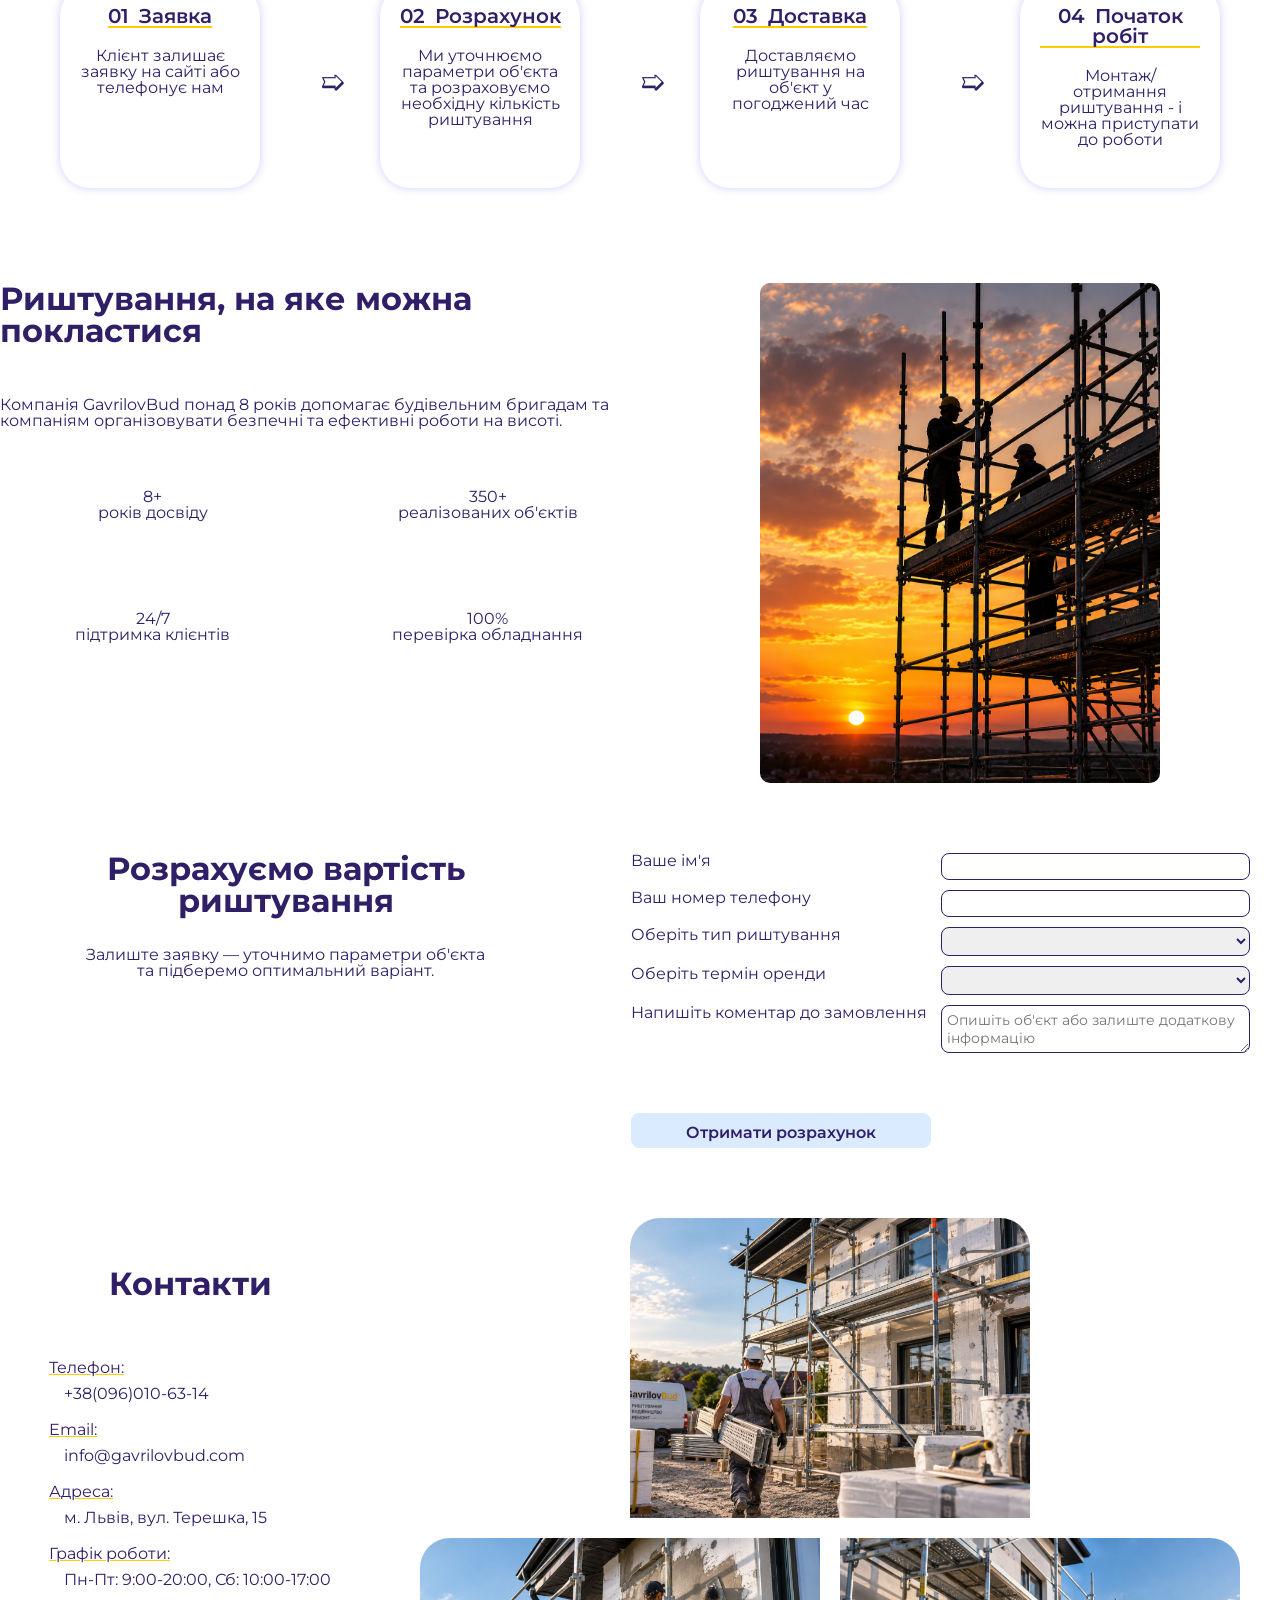
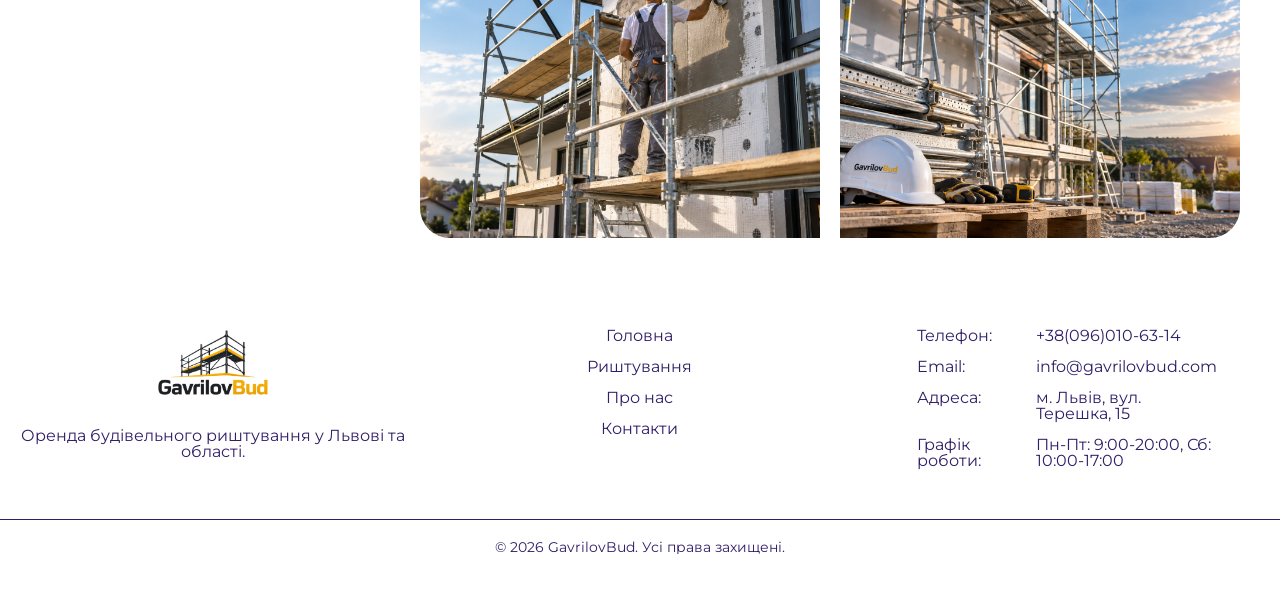
==== commit fc34d9a7: "внесла зміни в дві секції та навігацію" ====
--- a/index.html
+++ b/index.html
@@ -5,6 +5,9 @@
 	<meta name="viewport" content="width=device-width; initial-scale=1" />
 	<link rel="stylesheet" href="css/all.css" type="text/css"/>
 	<link rel="stylesheet" href="css/fonts.css" type="text/css"/>
+	<link rel="preconnect" href="https://fonts.googleapis.com">
+<link rel="preconnect" href="https://fonts.gstatic.com" crossorigin>
+<link href="https://fonts.googleapis.com/css2?family=Montserrat:ital,wght@0,100..900;1,100..900&display=swap" rel="stylesheet">
 	<script type="text/javascript" src="js/main.js"></script>
 	<title>GavrilovBud</title>
 </head>
@@ -12,34 +15,36 @@
 	<div id="wrapper">
 		<header>
 			<div class="layout">
-				<div class="logo">
-					<a href="#">
-						<img src="images/logo.png" alt="GavrilovBud">
-					</a>
-					<h1>GavrilovBud</h1>
-				</div>
-				<nav>
-					<ul>
-						<li>
-							<a href="#">Головна</a>
-						</li>
-						<li>
-							<a href="#">Риштування</a>
-						</li>
-						<li>
-							<a href="#">Про нас</a>
-						</li>
-						<li>
-							<a href="#">Доставка</a>
-						</li>
-						<li>
-							<a href="#">Контакти</a>
-						</li>
-					</ul>
-				</nav>
-				<div class="tel_button">
-					<a href="#">+38(096)010-63-14</a>
-					<a href="#">Замовити риштування</a>
+				<div class="header_container">
+					<div class="logo">
+						<a href="#">
+							<img src="images/logo.png" alt="GavrilovBud">
+						</a>
+						<h1>GavrilovBud</h1>
+					</div>
+					<nav>
+						<ul>
+							<li>
+								<a href="#">Головна</a>
+							</li>
+							<li>
+								<a href="#">Риштування</a>
+							</li>
+							<li>
+								<a href="#">Про нас</a>
+							</li>
+							<li>
+								<a href="#">Доставка</a>
+							</li>
+							<li>
+								<a href="#">Контакти</a>
+							</li>
+						</ul>
+					</nav>
+					<div class="tel_button">
+						<a href="#">+38(096)010-63-14</a>
+						<a href="#" class="nav_btn">Замовити риштування</a>
+					</div>					
 				</div>
 			</div>
 		</header>
@@ -47,21 +52,26 @@
 			<div id="content">
 				<section class="first-view">
 					<div class="layout">
+						<div class="container">
 							<div class="baner">
 								<img src="images/baner.png" alt="baner">
+								<p>Висока якість<br>Надійні конструкції<br>Вчасна доставка</p>
 							</div>
 							<div class="text">
+								<p>НАДІЙНЕ ОБЛАДНАННЯ</p>
 								<h2>Будівельне риштування в оренду</h2>
-								<h3>Надійне обладнання для будівництва та ремонту. Доставка на об'єкт по Львову та області</h3>
+								<p>Для будівництва та ремонту.<br>Доставка по Львову та області.</p>
 								<div class="btn">
+									<a href="#" class="base">Отримати розрахунок</a>
 									<a href="#">Переглянути риштування</a>
-									<a href="#">Отримати розрахунок</a>
-								</div>
-							</div>
+								</div>
+							</div>
+						</div>
 					</div>
 				</section>
 				<section class="catalog">
 					<div class="layout">
+						<p>НАШЕ ОБЛАДНАННЯ</p>
 						<h2>Риштування для будь-яких будівельних робіт</h2>
 						<h3>Підберемо обладнання відповідно до висоти, площі та типу робіт</h3>
 						<div class="catalog_box">
@@ -94,23 +104,35 @@
 				</section>
 				<section class="advantages">
 					<div class="layout">
+						<p>НАШІ ПЕРЕВАГИ</p>
 							<h2>Чому обирають GavrilovBud?</h2>
-							<h3>Надійне обладнання, чесні умови та сервіс, на який можна розраховувати</h3>
 							<div class="advantages_container">
 								<div class="advantages_block">
-									<h3><span>01</span>Надійне обладнання</h3>
+									<div class="block_img">
+										<img src="images/reliable_equipment.png" alt="надійне обладнання">
+									</div>
+									<h3>Надійне обладнання</h3>
 									<p>Перед кожною видачею перевіряємо стан риштування, щоб воно було готове до роботи на вашому об'єкті </p>
 								</div>
 								<div class="advantages_block">
-									<h3><span>02</span>Безпека</h3>
+									<div class="block_img">
+										<img src="images/security.png" alt="безпека">
+									</div>
+									<h3>Безпека</h3>
 									<p>Слідкуємо за технічним станом обладнання та дотримуємося вимог безпечної експлуатації</p>
 								</div>
 								<div class="advantages_block">
-									<h3><span>03</span>Швидка доставка</h3>
+									<div class="block_img">
+										<img src="images/delivery.png" alt="швидка доставка">
+									</div>
+									<h3>Швидка доставка</h3>
 									<p>Доставимо необхідне обладнання безпосередньо на будівельний майданчик у погоджений термін</p>
 								</div>
 								<div class="advantages_block">
-									<h3><span>04</span>Допомога</h3>
+									<div class="block_img">
+										<img src="images/help.png" alt="професійна допомога">
+									</div>
+									<h3>Допомога</h3>
 									<p>Підкажемо, який тип і яку кількість риштування краще обрати відповідно до вашого об'єкта</p>
 								</div>
 							</div>
--- a/css/all.css
+++ b/css/all.css
@@ -113,45 +113,65 @@
 
 header{
   width: 100%;
+  height: 72px;
   margin: 20px 0 20px 0;
 }
-header .layout{
+header .layout .header_container{
   display: flex;
   justify-content: space-between;
   align-items: center;
 }
-header .layout .logo{
+header .layout .header_container .logo{
   width: 140px;
   height: 70px;
 }
-header .layout .logo a{}
-header .layout .logo a img{
+header .layout .header_container .logo a{}
+header .layout .header_container .logo a img{
   width: 100%;
   height: 100%;
 }
-header .layout .logo h1{
+header .layout .header_container .logo h1{
   text-indent: -9999px;
 }
-header .layout nav{}
-header .layout nav ul{
+header .layout .header_container nav{}
+header .layout .header_container nav ul{
   display: flex;
   flex-wrap: wrap;
   gap: 30px;
 }
-header .layout nav ul li a,
-header .layout  .tel_button a{
-  font-family: 'Courier New', Courier, monospace;
-  color: #301e67;
-  font-size: 18px;
-  font-weight: 500;
-}
-header .layout nav ul li a:hover,
-header .layout  .tel_button a:hover{
+header .layout .header_container nav ul li a,
+header .layout .header_container  .tel_button a{
+  font-family: "Montserrat", sans-serif;
+  color: #301e67;
+  font-size: 16px;
+  font-weight: 400;
+}
+header .layout .header_container .tel_button .nav_btn{
+  width: 250px;
+  height: 40px;
+  border-radius: 20px;
+  background-color: #f7c500;
+  line-height: 40px;
+  text-align: center;
+  transition: 0.3s;
+  color: #1f1f1f;
+}
+header .layout .header_container  .tel_button a{
+  font-weight: 600;
+}
+header .layout .header_container nav ul li a:hover,
+header .layout .header_container  .tel_button a:hover{
   text-decoration: underline;
   color: #333399;
 }
-header .layout  .tel_button{
-  display: flex;
+header .layout .header_container .tel_button .nav_btn:hover{
+  box-shadow: 0 10px 8px rgba(9, 24, 245, 0.2);
+  transform: translateY(-8px);
+  text-decoration: none;
+}
+header .layout .header_container  .tel_button{
+  display: flex;
+  align-items: center;
   gap: 50px;
 }
 
@@ -159,78 +179,115 @@
   header{
   height: 200px;
 }
-  header .layout{
+  header .layout .header_container{
     max-width: 350px;
   flex-direction: column;
   gap: 15px;
 }
-header .layout .logo{
+header .layout .header_container .logo{
   width: 120px;
   height: 60px;
 }
-header .layout nav ul{
+header .layout .header_container nav ul{
   gap: 10px;
 }
-header .layout  .tel_button{
+header .layout .header_container  .tel_button{
   flex-direction: column;
   gap: 10px;
 }
 }
 
 
-main .first-view{}
-main .first-view .layout .baner{
-  width: 960px;
-  height: 300px;
-}
-main .first-view  .layout .baner img{
-  width: 100%;
-  height: 100%;
+main .first-view{
+  background-color: #f1f3f8;
+}
+main .first-view .layout{}
+main .first-view .layout .container{
+  width: 100%;
+  display: grid;
+  grid-template-columns: repeat(2,1fr);
+  /* justify-items: center; */
+  grid-template-areas: "text img";
+}
+main .first-view  .layout .container .baner{
+  width: 700px;
+  height: 520px;
+}
+main .first-view  .layout .container .baner img{
+  height: 520px;
+  grid-area: img;
+  object-fit: cover;
+  clip-path: polygon(25% 0%, 100% 0%, 100% 100%, 0% 100%);
+  position: absolute;
+}
+main .first-view  .layout .container .baner p{
+  font-family: "Montserrat", sans-serif;
+  font-weight: 400;
+  padding: 10px;
+  width: 190px;
+  color: #FFF;
+  background-color: rgba(48, 30, 103, 0.7);
   border-radius: 10px;
-  opacity: .3;
-  position: absolute;
-}
-main .first-view .layout .text{
-  display: flex;
-  align-items: center;
+  position: relative;
+  top: 84%;
+  left: 69%;
+}
+main .first-view .layout .container .text{
+  display: flex;
   flex-direction: column;
-  gap: 100px;
-  position: relative;
-  bottom: 200px;
-}
-main .first-view .layout .text h2,
-main .first-view .layout .text h3,
-main .first-view .layout .text .btn a{
-  font-family: 'Courier New', Courier, monospace;
-  color: #301e67;
-}
-main .first-view .layout .text h2{
-  font-size: 36px;
+  grid-area: text;
+  gap: 30px;
+  margin: 30px 0 0 0;
+}
+main .first-view .layout .container .text h2,
+main .first-view .layout .container .text p,
+main .first-view .layout .container .text h3,
+main .first-view .layout .container .text .btn a{
+  font-family: "Montserrat", sans-serif;
+  color: #301e67;
+}
+main .first-view .layout .container .text h2{
+  font-size: 38px;
   font-weight: 700;
-}
-main .first-view .layout .text h3{
-   font-size: 26px;
+  width: 250px;
+}
+main .first-view .layout .container .text h3{
+   font-size: 20px;
    font-weight: 600;
    width: 800px;
-   text-align: center;
-}
-main .first-view .layout .text .btn{
-  display: flex;
-  gap: 100px;
-}
-main .first-view .layout .text .btn a{
+}
+main .first-view .layout .container .text p{
+  font-size: 16px;
+  font-weight: 400;
+}
+main .first-view .layout .container .text .btn{
+  display: flex;
+  gap: 40px;
+  margin: 80px 0 0 0;
+}
+main .first-view .layout .container .text .btn a{
   display: inline-block;
-  font-size: 20px;
-  font-weight: 500;
-  width: 300px;
+  font-size: 16px;
+  font-weight: 400;
+  width: 250px;
   height: 50px;
-  background-color: #DAEAFF;
+  border: 2px solid #301e67;
   line-height: 50px;
   text-align: center;
   border-radius: 8px;
   transition: .3s;
 }
-main .first-view .layout .text .btn a:hover{
+main .first-view .layout .container .text .btn .base{
+  width: 250px;
+  height: 50px;
+  border-radius: 8px;
+  background-color: #f7c500;
+  border: 2px solid #f7c500;
+  line-height: 50px;
+  text-align: center;
+  color: #1f1f1f;
+}
+main .first-view .layout .container .text .btn a:hover{
   box-shadow: 0 10px 8px rgba(9, 24, 245, 0.2);
   transform: translateY(-8px);
 }
@@ -240,28 +297,28 @@
   max-width: 350px;
   width: 100%;
 }
-main .first-view .layout .baner{
+main .first-view .layout .container .baner{
   height: 200px;
 }
-main .first-view .layout .text{
+main .first-view .layout .container .text{
   gap: 50px;
   bottom: 100px;
 }
-main .first-view .layout .text h2{
-  font-size: 28px;
-  font-weight: 600;
-  text-align: center;
-}
-main .first-view .layout .text h3{
-   font-size: 20px;
+main .first-view .layout .container .text h2{
+  font-size: 32px;
+  font-weight: 700;
+  text-align: center;
+}
+main .first-view .layout .container .text h3{
+   font-size: 18px;
    width: 100%;
 }
-main .first-view .layout .text .btn{
+main .first-view .layout .container .text .btn{
   flex-direction: column;
   gap: 20px;
 }
-main .first-view .layout .text .btn a{
-  font-size: 18px;
+main .first-view .layout .container .text .btn a{
+  font-size: 16px;
 }
 
 }
@@ -269,29 +326,30 @@
 
 
 main .catalog{
-  padding: 50px 0 50px 0;
+  padding: 30px 0 50px 0;
 }
 main .catalog .layout{
   width: 100%;
 }
+main .catalog .layout p,
 main .catalog .layout h2,
 main .catalog .layout h3,
 main .catalog .layout .catalog_box .catalog_card h4,
 main .catalog .layout .catalog_box .catalog_card p,
 main .catalog .layout .catalog_box .catalog_card span,
 main .catalog .layout .catalog_box .catalog_card a{
-  font-family: 'Courier New', Courier, monospace;
+  font-family: "Montserrat", sans-serif;
   color: #301e67;
   text-align: center;
 }
 main .catalog .layout h2{
-  font-size: 30px;
-  font-weight: 600;
-  margin: 0 0 30px 0;
+  font-size: 32px;
+  font-weight: 700;
+  margin: 20px 0 30px 0;
 }
 main .catalog .layout h3{
   font-size: 20px;
-  font-weight: 500;
+  font-weight: 600;
   margin: 0 0 50px 0;
 }
 main .catalog .layout .catalog_box{
@@ -302,12 +360,13 @@
 main .catalog .layout .catalog_box .catalog_card{
   max-width: 300px;
   width: 100%;
+  background-color: #f1f3f8;
   box-shadow: 0 0 10px rgba(9, 24, 245, 0.2);
   border-radius: 10px;
   display: flex;
   flex-direction: column;
   align-items: center;
-  gap: 10px;
+  gap: 15px;
   padding: 15px 10px 15px 10px;
   margin: 0 0 15px 0;
 }
@@ -315,6 +374,7 @@
   font-size: 18px;
   font-weight: 600;
 }
+main .catalog .layout p,
 main .catalog .layout .catalog_box .catalog_card p,
 main .catalog .layout .catalog_box .catalog_card a{
   font-size: 16px;
@@ -327,15 +387,16 @@
 main .catalog .layout .catalog_box .catalog_card a{
   width: 150px;
   height: 30px;
-  background-color: #DAEAFF;
+  /* background-color: #DAEAFF; */
   line-height: 30px;
   text-align: center;
   border-radius: 8px;
+  border: 1px solid #301e67;
   margin: 10px 0 0 0;
   transition: .3s;
 }
 main .catalog .layout .catalog_box .catalog_card a:hover{
-  box-shadow: 0 10px 8px rgba(9, 24, 245, 0.2);
+  box-shadow: 0 5px 8px rgba(9, 24, 245, 0.2);
   transform: translateY(-8px);
 }
 
@@ -349,7 +410,7 @@
 
 @media (max-width: 767px){
   main .catalog .layout h2{
-  font-size: 28px;
+  font-size: 26px;
   margin: 0 0 20px 0;
 }
 main .catalog .layout h3{
@@ -364,30 +425,30 @@
 
 
 main .advantages{
+  background-color: #f1f3f8;
   padding: 40px 0 40px 0;
 }
 main .advantages h2,
 main .advantages h3,
 main .advantages p{
-  font-family: 'Courier New', Courier, monospace;
+  font-family: "Montserrat", sans-serif;
   color: #301e67;
   text-align: center;
 }
 main .advantages h2{
-  font-size: 30px;
-  font-weight: 600;
+  font-size: 32px;
+  font-weight: 700;
   margin: 0 0 20px 0;
 }
 main .advantages h3{
   font-size: 20px;
-  font-weight: 500;
+   font-weight: 600;
   margin: 0 0 40px 0;
 }
 main .advantages p{
-  font-size: 22px;
-  font-weight: 600;
-  text-decoration: underline;
-  margin: 0 0 40px 0;
+  font-size: 16px;
+  font-weight: 400;
+  margin: 0 0 20px 0;
 }
 main .advantages .advantages_container{
   display: grid;
@@ -401,17 +462,21 @@
   max-width: 280px;
   width: 100%;
   padding: 10px;
-  box-shadow: 0 0 10px rgba(9, 24, 245, 0.2);
-  border-radius: 0 10px 0 10px;
   margin: 0 0 10px 0;
 }
-main .advantages .advantages_container .advantages_block span{
+main .advantages .advantages_container .advantages_block .block_img{
+  width: 70px;
+  height: 70px;
+}
+main .advantages .advantages_container .advantages_block .block_img img{
+  width: 100%;
+  height: 100%;
+  object-fit: contain;
+}
+main .advantages .advantages_container .advantages_block h3{
   font-weight: 600;
-  margin: 0 15px 0 0;
-}
-main .advantages .advantages_container .advantages_block h3{
-  font-weight: 500;
   margin: 0 0 20px 0;
+  /* text-align: start; */
 }
 
 main .advantages .advantages_container .advantages_block p{
@@ -420,6 +485,8 @@
   text-decoration: none;
   text-align: start;
   margin: 0 0 0 0;
+  /* text-align: start; */
+
 }
 
 @media (max-width: 1279px){
@@ -431,7 +498,7 @@
 
 @media (max-width: 767px){
     main .advantages h2{
-  font-size: 28px;
+  font-size: 26px;
   margin: 0 0 20px 0;
 }
 main .advantages h3{
@@ -451,13 +518,13 @@
 main .how_it_works h2,
 main .how_it_works h3,
 main .how_it_works p{
-  font-family: 'Courier New', Courier, monospace;
+  font-family: "Montserrat", sans-serif;
   color: #301e67;
   text-align: center;
 }
 main .how_it_works h2{
-  font-size: 30px;
-  font-weight: 600;
+  font-size: 32px;
+  font-weight: 700;
   margin: 0 0 50px 0;
 }
 main .how_it_works .how_it_works_container{
@@ -490,19 +557,19 @@
   content: "";
 }
 main .how_it_works .how_it_works_container .how_it_works_block h3{
-  font-size: 22px;
-  font-weight: 600;
+  font-size: 20px;
+   font-weight: 600;
   margin: 0 0 20px 0;
   border-bottom: 2px solid #FFCC00;
 }
 main .how_it_works .how_it_works_container .how_it_works_block h3 span{
   padding: 0 10px 0 0;
   text-decoration: none;
-  font-size: 24px;
+  font-size: 20px;
 }
 main .how_it_works .how_it_works_container .how_it_works_block p{
-  font-size: 20px;
-  font-weight: 500;
+  font-size: 16px;
+  font-weight: 400;
   margin: 0 0 40px 0;
 }
 
@@ -522,7 +589,7 @@
 
 @media (max-width: 767px){
     main .how_it_works h2{
-  font-size: 28px;
+  font-size: 26px;
   margin: 0 0 40px 0;
 }
 main .how_it_works h3{
@@ -567,20 +634,20 @@
 main .about_the_company h2,
 main .about_the_company h3,
 main .about_the_company p{
-  font-family: 'Courier New', Courier, monospace;
+  font-family: "Montserrat", sans-serif;
   color: #301e67;
 }
 main .about_the_company .about_container .about_title{
   grid-area: text;
 }
 main .about_the_company h2{
-  font-size: 30px;
-  font-weight: 600;
+  font-size: 32px;
+  font-weight: 700;
   margin: 0 0 50px 0;
 }
 main .about_the_company .about_container .about_title p{
-  font-size: 20px;
-  font-weight: 500; 
+  font-size: 16px;
+  font-weight: 400; 
   margin: 0 0 60px 0;
 }
 main .about_the_company .about_container .about_title .title_container{
@@ -595,8 +662,8 @@
 }
 main .about_the_company .about_container .about_title .title_container span{
   display: block;
-  font-size: 26px;
-  font-weight: 600;
+  font-size: 16px;
+  font-weight: 400;
 }
 
 @media (max-width: 767px){
@@ -613,13 +680,11 @@
   width: 100%;
 }
 main .about_the_company h2{
-  font-size: 28px;
+  font-size: 26px;
   margin: 0 0 20px 0;
   text-align: center;
 }
-main .about_the_company .about_container .about_title p{
-  font-size: 18px;
-  font-weight: 500; 
+main .about_the_company .about_container .about_title p{ 
   margin: 0 0 40px 0;
   text-align: center;
 }
@@ -650,17 +715,17 @@
 main .cost_calc .calc_container .calc_form select:optional,
 main .cost_calc .calc_container .calc_form form textarea,
 main .cost_calc .calc_container .calc_form form button{
-  font-family: 'Courier New', Courier, monospace;
+  font-family: "Montserrat", sans-serif;
   color: #301e67;
 }
 main .cost_calc .calc_container .calc_text h2{
-  font-size: 30px;
-  font-weight: 600;
+  font-size: 32px;
+  font-weight: 700;
   text-align: center;
 }
 main .cost_calc .calc_container .calc_text p{
-  font-size: 20px;
-  font-weight: 500;
+  font-size: 16px;
+  font-weight: 400;
   text-align: center;
 }
 main .cost_calc .calc_container .calc_form{
@@ -673,8 +738,8 @@
   gap: 10px;
 }
 main .cost_calc .calc_container .calc_form form label{
-  font-size: 18px;
-  font-weight: 500;
+  font-size: 16px;
+  font-weight: 400;
 }
 main .cost_calc .calc_container .calc_form input,
 main .cost_calc .calc_container .calc_form select,
@@ -686,9 +751,9 @@
   border-radius: 8px;
 }
 main .cost_calc .calc_container .calc_form select{
-  font-family: 'Courier New', Courier, monospace;
-  font-weight: 500;
-  font-size: 18px;
+  font-family: "Montserrat", sans-serif;
+  font-size: 16px;
+  font-weight: 400;
 }
 main .cost_calc .calc_container .calc_form textarea{
   padding: 5px;
@@ -698,8 +763,8 @@
   font-weight: 400;
 }
 main .cost_calc .calc_container .calc_form button{
-  font-size: 18px;
-  font-weight: 500;
+  font-size: 16px;
+  font-weight: 600;
   border-radius: 10px;
   width: 300px;
   height: 35px;
@@ -722,12 +787,12 @@
   justify-items: center;
 }
   main .cost_calc .calc_container .calc_text h2{
-  font-size: 28px;
+  font-size: 26px;
   text-align: center;
 }
 main .cost_calc .calc_container .calc_text p{
-  font-size: 18px;
-  font-weight: 500; 
+  font-size: 16px;
+  font-weight: 400; 
   margin: 0 0 20px 0;
 }
 main .cost_calc .calc_container .calc_form form{
@@ -742,7 +807,6 @@
 main .cost_calc .calc_container .calc_form input,
 main .cost_calc .calc_container .calc_form select,
 main .cost_calc .calc_container .calc_form textarea{
-  font-size: 14px;
   margin: 0 0 20px 0;
 }
 }
@@ -767,18 +831,18 @@
 main .contacts .contacts_container .contacts_title a,
 main .contacts .contacts_container .contacts_title span,
 main .contacts .contacts_container .contacts_title time{
-  font-family: 'Courier New', Courier, monospace;
+  font-family: "Montserrat", sans-serif;
   color: #301e67;
 }
 main .contacts .contacts_container .contacts_title h2{
-  font-size: 30px;
-  font-weight: 600;
+  font-size: 32px;
+  font-weight: 700;
   text-align: center;
   margin: 0 0 60px 0;
 }
 main .contacts .contacts_container .contacts_title p{
-  font-size: 18px;
-  font-weight: 500; 
+  font-size: 16px;
+  font-weight: 400; 
   text-decoration: underline #FFCC00;
   margin: 0 0 10px 0;
 }
@@ -788,8 +852,8 @@
   display: inline-block;
     margin: 0 0 20px 0;
     padding: 0 0 0 15px;
-    font-size: 20px;
-    font-weight: 500;
+    font-size: 16px;
+  font-weight: 400;
 }
 main .contacts .contacts_container .contacts_title a:hover{
   text-decoration: underline;
@@ -830,12 +894,12 @@
   justify-items: center;
 }
 main .contacts .contacts_container .contacts_title h2{
-  font-size: 28px;
+  font-size: 26px;
   text-align: center;
 }
 main .contacts .contacts_container .contacts_title p{
-  font-size: 18px;
-  font-weight: 500; 
+  font-size: 16px;
+  font-weight: 400; 
   margin: 0 0 20px 0;
 }
 main .contacts .contacts_container .contacts_title a,
@@ -886,10 +950,10 @@
   height: 100%;
 }
 footer .layout .footer_container .footer_title p{
-  font-family: 'Courier New', Courier, monospace;
-  color: #301e67;
-  font-size: 18px;
-  font-weight: 500;
+  font-family: "Montserrat", sans-serif;
+  color: #301e67;
+  font-size: 16px;
+  font-weight: 400;
   text-align: center;
   max-width: 400px;
   width: 100%;
@@ -903,10 +967,10 @@
 }
 footer .layout .footer_container .footer_nav ul li{}
 footer .layout .footer_container .footer_nav ul li a{
-  font-family: 'Courier New', Courier, monospace;
-  color: #301e67;
-  font-size: 18px;
-  font-weight: 500;
+  font-family: "Montserrat", sans-serif;
+  color: #301e67;
+  font-size: 16px;
+  font-weight: 400;
 }
 footer .layout .footer_container .footer_nav ul li a:hover{
   text-decoration: underline;
@@ -923,10 +987,10 @@
 footer .layout .footer_container .footer_contacts a,
 footer .layout .footer_container .footer_contacts span,
 footer .layout .footer_container .footer_contacts time{
-  font-family: 'Courier New', Courier, monospace;
-  color: #301e67;
-  font-size: 18px;
-  font-weight: 500;
+  font-family: "Montserrat", sans-serif;
+  color: #301e67;
+  font-size: 16px;
+  font-weight: 400;
 }
 footer .layout .footer_container .footer_contacts a,
 footer .layout .footer_container .footer_contacts span,
@@ -939,8 +1003,8 @@
 }
 footer .layout small{
   display: block;
-  font-family: "Inter", sans-serif;
-  font-size: 12px;
+  font-family: "Montserrat", sans-serif;
+  font-size: 14px;
   font-weight: 400;
   color: #301e67;
   text-align: center;
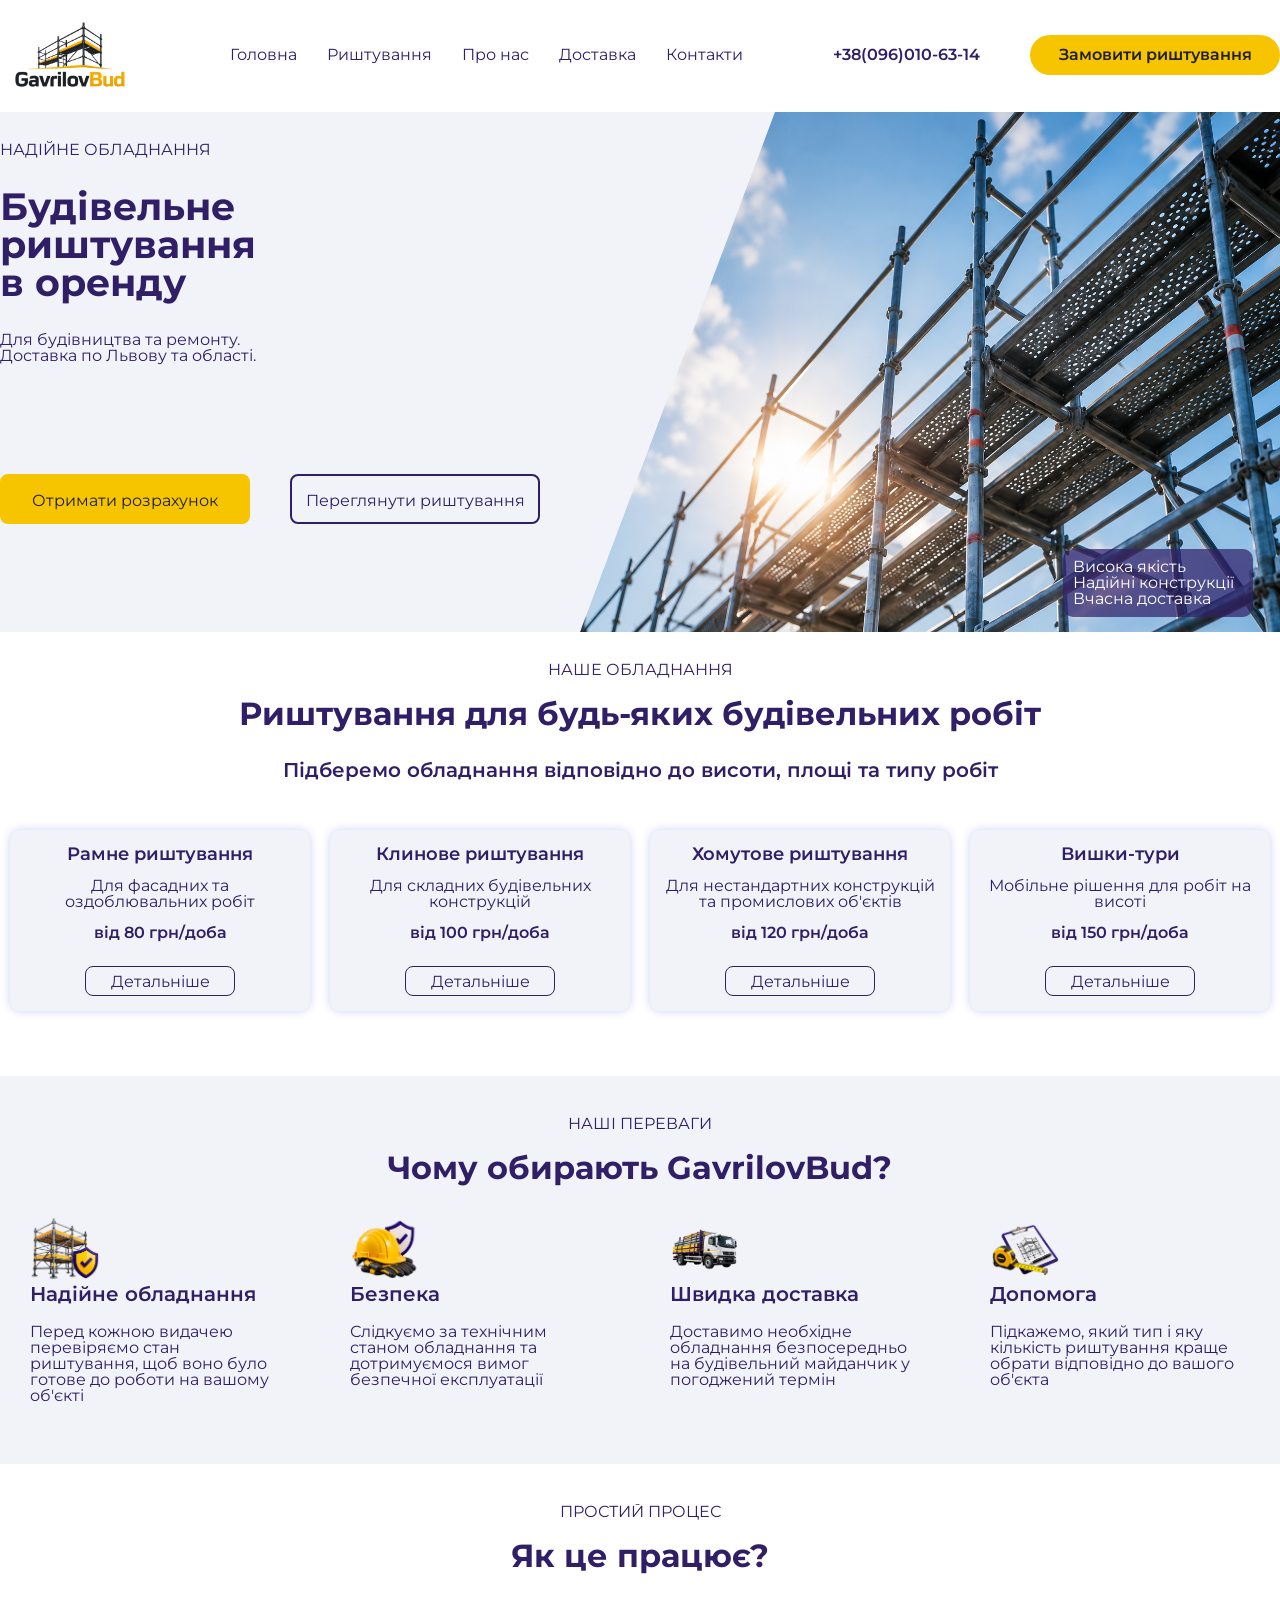
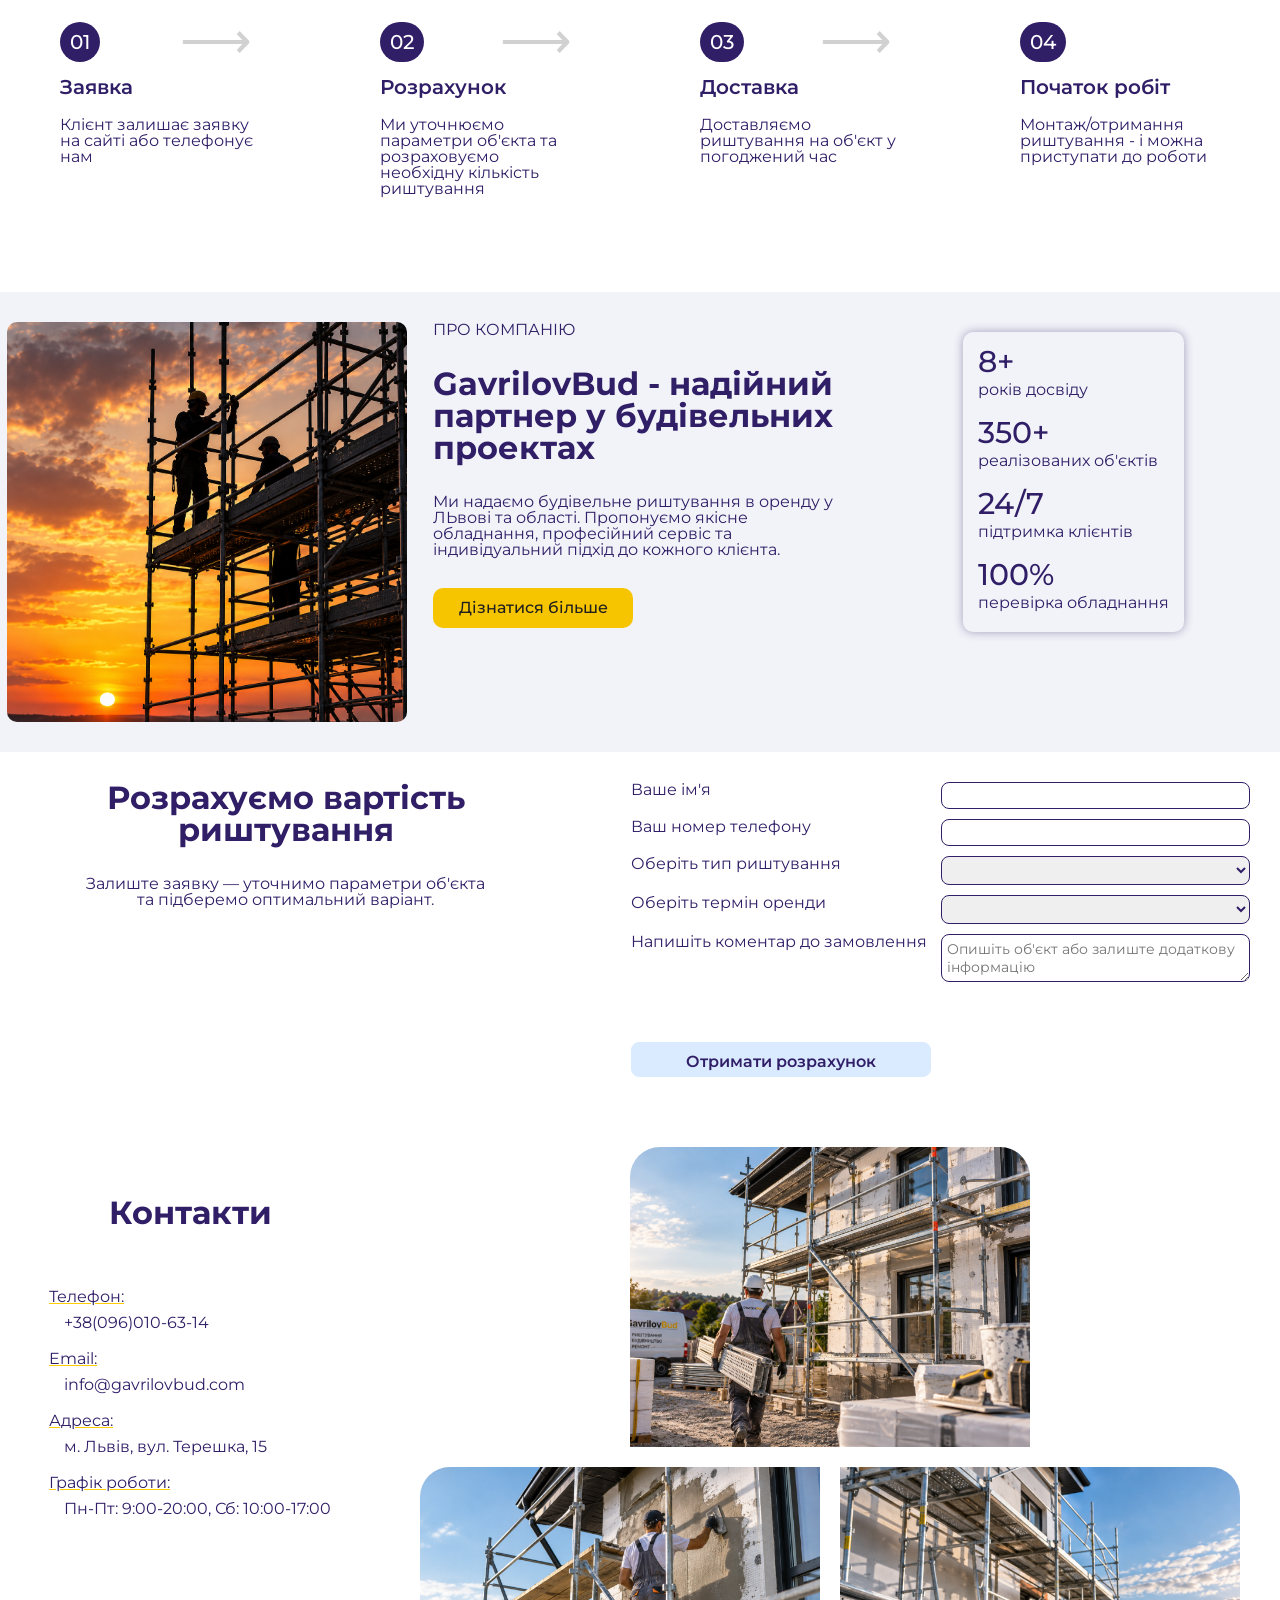
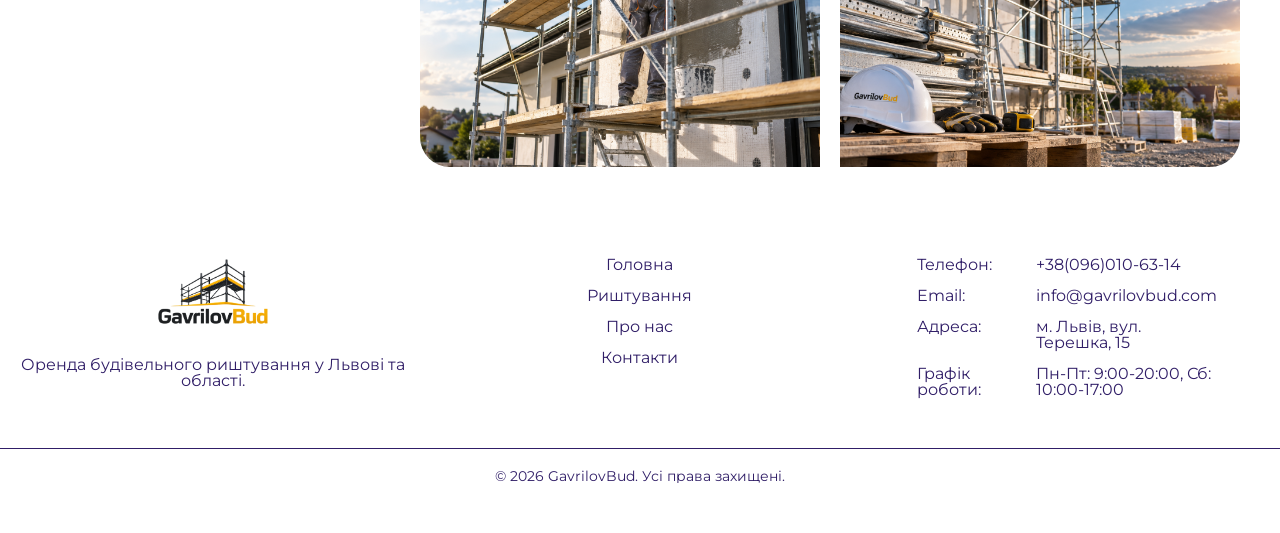
==== commit b5bf39be: "made amendments to two esctions" ====
--- a/index.html
+++ b/index.html
@@ -140,22 +140,23 @@
 				</section>
 				<section class="how_it_works">
 					<div class="layout">
+						<p>ПРОСТИЙ ПРОЦЕС</p>
 						<h2>Як це працює?</h2>
 							<div class="how_it_works_container">
 								<div class="how_it_works_block">
-									<h3><span>01</span>Заявка</h3>
+									<span>01</span><h3>Заявка</h3>
 									<p>Клієнт залишає заявку на сайті або телефонує нам</p>
 								</div>
 								<div class="how_it_works_block">
-									<h3><span>02</span>Розрахунок</h3>
+									<span>02</span><h3>Розрахунок</h3>
 									<p>Ми уточнюємо параметри об'єкта та розраховуємо необхідну кількість риштування</p>
 								</div>
 								<div class="how_it_works_block">
-									<h3><span>03</span>Доставка</h3>
+									<span>03</span><h3>Доставка</h3>
 									<p>Доставляємо риштування на об'єкт у погоджений час</p>
 								</div>
 								<div class="how_it_works_block">
-									<h3><span>04</span>Початок робіт</h3>
+									<span>04</span><h3>Початок робіт</h3>
 									<p>Монтаж/отримання риштування - і можна приступати до роботи</p>
 								</div>
 							</div>
@@ -168,14 +169,16 @@
 								<img src="images/about_image.png" alt="about_img">
 							</div>
 							<div class="about_title">
-								<h2>Риштування, на яке можна покластися</h2>
-								<p>Компанія GavrilovBud понад 8 років допомагає будівельним бригадам та компаніям організовувати безпечні та ефективні роботи на висоті.</p>
-								<div class="title_container">
-									<p><span>8+</span>років досвіду</p>
-									<p><span>350+</span>реалізованих об'єктів</p>
-									<p><span>24/7</span>підтримка клієнтів</p>
-									<p><span>100%</span>перевірка обладнання</p>
-								</div>
+								<p>ПРО КОМПАНІЮ</p>
+								<h2>GavrilovBud - надійний партнер у будівельних проектах</h2>
+								<p>Ми надаємо будівельне риштування в оренду у ЛЬвові та області. Пропонуємо якісне обладнання, професійний сервіс та індивідуальний підхід до кожного клієнта.</p>
+								<a href="#">Дізнатися більше</a>
+							</div>
+							<div class="title_block">
+								<span>8+</span><p>років досвіду</p>
+								<span>350+</span><p>реалізованих об'єктів</p>
+								<span>24/7</span><p>підтримка клієнтів</p>
+								<span>100%</span><p>перевірка обладнання</p>
 							</div>
 						</div>
 					</div>
--- a/css/all.css
+++ b/css/all.css
@@ -159,6 +159,8 @@
 header .layout .header_container  .tel_button a{
   font-weight: 600;
 }
+
+
 header .layout .header_container nav ul li a:hover,
 header .layout .header_container  .tel_button a:hover{
   text-decoration: underline;
@@ -520,12 +522,15 @@
 main .how_it_works p{
   font-family: "Montserrat", sans-serif;
   color: #301e67;
+}
+main .how_it_works h2,
+main .how_it_works p{
   text-align: center;
 }
 main .how_it_works h2{
   font-size: 32px;
   font-weight: 700;
-  margin: 0 0 50px 0;
+  margin: 20px 0 50px 0;
 }
 main .how_it_works .how_it_works_container{
   display: grid;
@@ -535,10 +540,7 @@
 main .how_it_works .how_it_works_container .how_it_works_block{
   display: flex;
   flex-direction: column;
-  align-items: center;
-  box-shadow: 0 0 10px rgba(9, 24, 245, 0.2);
-  border-radius: 30px;
-  padding: 20px 20px 0 20px;
+  align-items: start;
   margin: 0 0 15px 0;
   max-width: 200px;
   width: 100%;
@@ -546,12 +548,14 @@
   position: relative;
 }
 main .how_it_works .how_it_works_container .how_it_works_block::before{
-  content: "\27AF";
-  font-size: 30px;
+  display: block;
+  content: "\27F6";
+  font-size: 50px;
   position: absolute;
-  left: 130%;
-  top: 40%;
-  color: #301e67;
+  left: 60%;
+  top: -3%;
+  width: 600px;
+  color: rgba(104, 104, 104, 0.3);;
 }
 main .how_it_works .how_it_works_container .how_it_works_block:last-child::before{
   content: "";
@@ -560,17 +564,22 @@
   font-size: 20px;
    font-weight: 600;
   margin: 0 0 20px 0;
-  border-bottom: 2px solid #FFCC00;
-}
-main .how_it_works .how_it_works_container .how_it_works_block h3 span{
-  padding: 0 10px 0 0;
-  text-decoration: none;
+}
+main .how_it_works .how_it_works_container .how_it_works_block span{
+  font-family: "Montserrat", sans-serif;
+  font-weight: 500;
   font-size: 20px;
+  border-radius: 48px;
+  background-color: #301e67;
+  color: #fff;
+  padding: 10px;
+  margin: 0 0 15px 0;
 }
 main .how_it_works .how_it_works_container .how_it_works_block p{
   font-size: 16px;
   font-weight: 400;
   margin: 0 0 40px 0;
+  text-align: start;
 }
 
 @media (max-width: 1279px){
@@ -612,18 +621,18 @@
 
 
 main .about_the_company{
-  padding: 40px 0 40px 0;
+  padding: 30px 0 30px 0;
+  background-color: #f1f3f8;
 }
 main .about_the_company .about_container{
   display: grid;
-  grid-template-columns: repeat(2,1fr);
+  grid-template-columns: repeat(3,1fr);
   justify-items: center;
-  grid-template-areas: "text image";
+  gap: 20px;
 }
 main .about_the_company .about_container .about_img{
   width: 400px;
-  height: 500px;
-  grid-area: image;
+  height: 400px;
 }
 main .about_the_company .about_container .about_img img{
   border-radius: 10px;
@@ -633,38 +642,62 @@
 }
 main .about_the_company h2,
 main .about_the_company h3,
-main .about_the_company p{
-  font-family: "Montserrat", sans-serif;
-  color: #301e67;
+main .about_the_company p,
+main .about_the_company a,
+main .about_the_company span{
+  font-family: "Montserrat", sans-serif;
+  color: #301e67;
+}
+main .about_the_company p,
+main .about_the_company a,
+main .about_the_company span{
+  display: block;
+  font-size: 16px;
+  font-weight: 400;
 }
 main .about_the_company .about_container .about_title{
-  grid-area: text;
-}
-main .about_the_company h2{
+  display: flex;
+  flex-direction: column;
+  gap: 30px;
+}
+main .about_the_company .about_container .about_title h2{
   font-size: 32px;
   font-weight: 700;
-  margin: 0 0 50px 0;
-}
-main .about_the_company .about_container .about_title p{
-  font-size: 16px;
-  font-weight: 400; 
-  margin: 0 0 60px 0;
-}
-main .about_the_company .about_container .about_title .title_container{
-  display: grid;
-  grid-template-columns: repeat(2,2fr);
-  justify-items: center;
-  gap: 30px;
-}
-main .about_the_company .about_container .about_title .title_container p{ 
-  font-size: 16px;
-  text-align: center;
-}
-main .about_the_company .about_container .about_title .title_container span{
-  display: block;
-  font-size: 16px;
-  font-weight: 400;
-}
+}
+main .about_the_company .about_container .about_title a{
+  font-size: 16px;
+  font-weight: 500;
+  width: 200px;
+  height: 40px;
+  color: #1f1f1f;
+  line-height: 40px;
+  text-align: center;
+  background-color: #f7c500;
+  border-radius: 10px;
+  transition: .3s;
+}
+main .about_the_company .about_container .about_title a:hover{
+  box-shadow: 0 5px 8px rgba(9, 24, 245, 0.2);
+  transform: translateY(-8px);
+}
+main .about_the_company .about_container .title_block{
+  display: flex;
+  flex-direction: column;
+  box-shadow: 0 0 10px rgba(48, 30, 103, 0.4);
+  border-radius: 10px;
+  padding: 15px;
+  height: 300px;
+  margin: 10px 0 0 0;
+}
+main .about_the_company .about_container .title_block span{
+  font-size: 30px;
+  font-weight: 500;
+  margin: 0 0 5px 0;
+}
+main .about_the_company .about_container .title_block p{
+  margin: 0 0 20px 0;
+}
+
 
 @media (max-width: 767px){
   main .about_the_company .about_container{
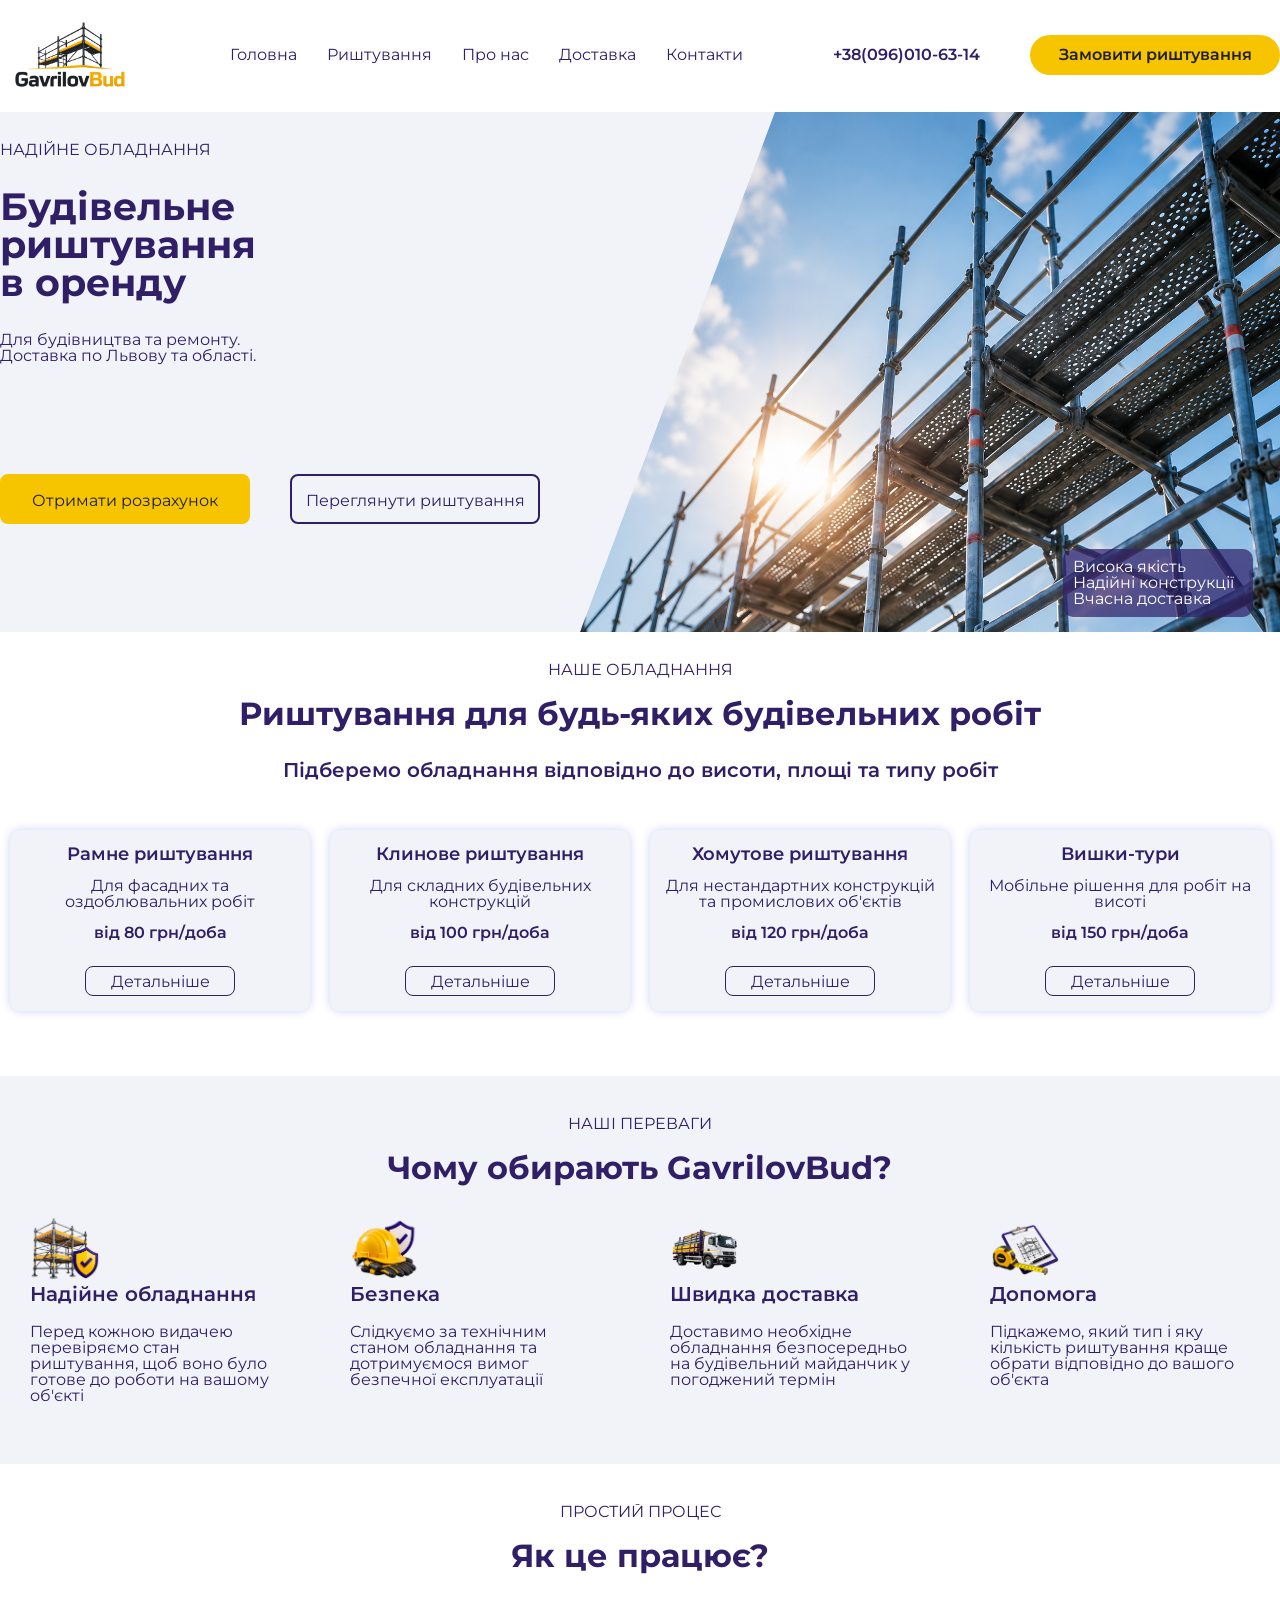
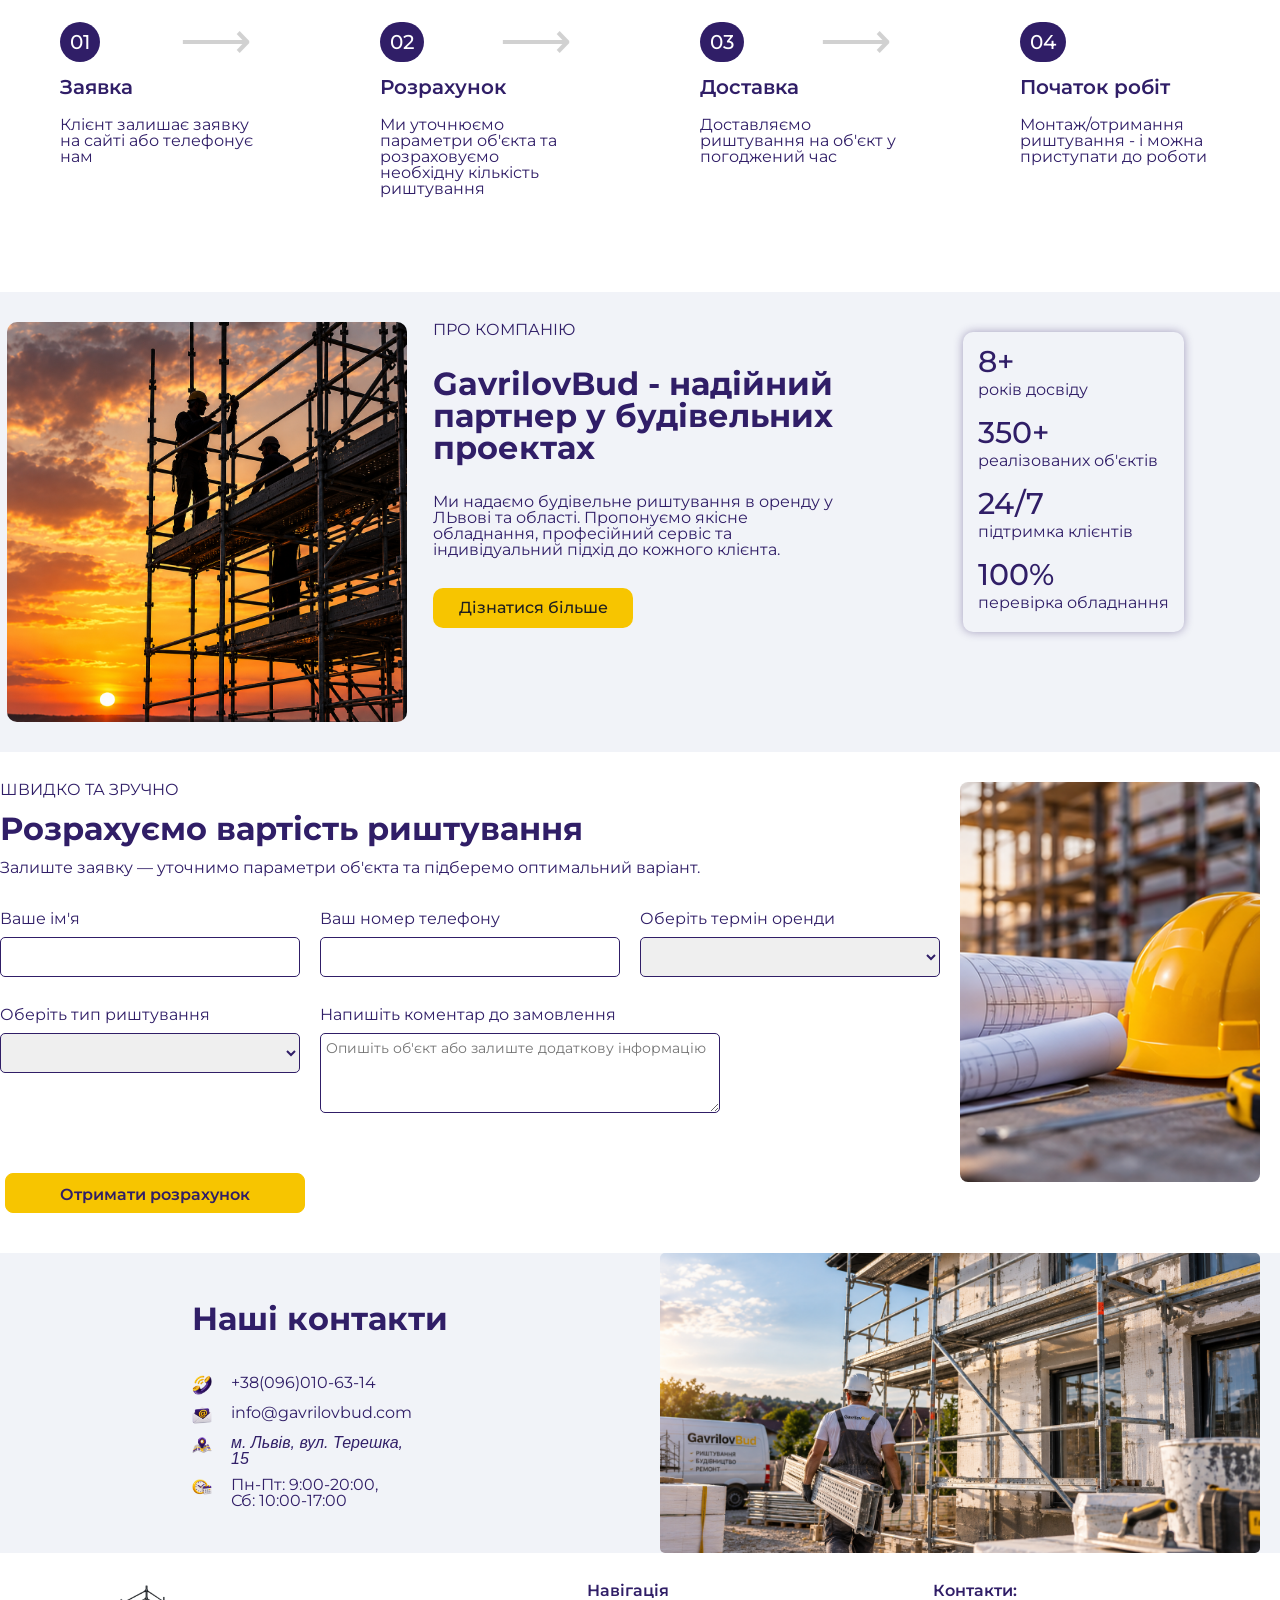
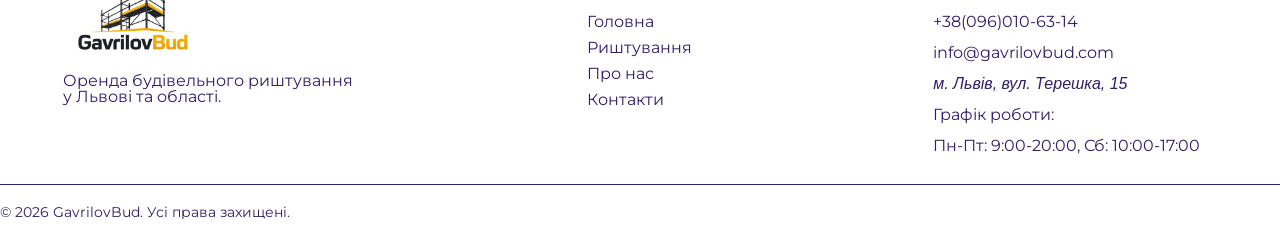
==== commit 37aed69c: "edited the final sections" ====
--- a/index.html
+++ b/index.html
@@ -186,39 +186,55 @@
 				<section class="cost_calc">
 					<div class="layout">
 						<div class="calc_container">
-							<div class="calc_text">
+							<div class="calc_form">
+								<p>ШВИДКО ТА ЗРУЧНО</p>
 								<h2>Розрахуємо вартість риштування</h2>
 								<p>Залиште заявку — уточнимо параметри об'єкта та підберемо оптимальний варіант.</p>
-							</div>
-							<div class="calc_form">
-								<form action="#" method="POST">
-									<label for="name">Ваше ім'я</label>
-									<input type="text" id="name" name="name" required>
-									<label for="tel">Ваш номер телефону</label>
-									<input type="tel" id="tel" name="tel" required>
-									<label for="scaffolding">Оберіть тип риштування</label>
-									<select id="scaffolding" name="scaffolding">
-										<option value="" selected disabled></option>
-										<option value="Рамне">Рамне</option>
-										<option value="Клинове">Клинове</option>
-										<option value="Хомутове">Хомутове</option>
-										<option value="Вишки-тури">Вишки-тури</option>
-										<option value="Не знаю — потрібна консультація">Не знаю — потрібна консультація</option>
-									</select>
-									<label for="terms">Оберіть термін оренди</label>
-									<select id="terms" name="terms">
-										<option value="" selected disabled></option>
-										<option value="До 7 днів">До 7 днів</option>
-										<option value="1–4 тижні">1–4 тижні</option>
-										<option value="1–3 місяці">1–3 місяці</option>
-										<option value="Більше 3 місяців">Більше 3 місяців</option>
-										<option value="Поки не визначився">Поки не визначився</option>
-									</select>
-										<label for="comment">Напишіть коментар до замовлення</label>
-										<textarea id="comment" name="comment" placeholder="Опишіть об'єкт або залиште додаткову інформацію"></textarea>
+								<form class="form_box" action="#" method="POST">
+									<div class="form_row">
+										<div class="form_group">
+											<label for="name">Ваше ім'я</label>
+											<input type="text" id="name" name="name" required>
+										</div>
+										<div class="form_group">
+											<label for="tel">Ваш номер телефону</label>
+											<input type="tel" id="tel" name="tel" placeholder="" required>
+										</div>
+										<div class="form_group">
+											<label for="terms">Оберіть термін оренди</label>
+											<select id="terms" name="terms">
+												<option value="" selected disabled></option>
+												<option value="До 7 днів">До 7 днів</option>
+												<option value="1–4 тижні">1–4 тижні</option>
+												<option value="1–3 місяці">1–3 місяці</option>
+												<option value="Більше 3 місяців">Більше 3 місяців</option>
+												<option value="Поки не визначився">Поки не визначився</option>
+											</select>									
+										</div>
+									</div>
+									<div class="form_row">
+										<div class="form_group">
+											<label for="scaffolding">Оберіть тип риштування</label>
+											<select id="scaffolding" name="scaffolding">
+												<option value="" selected disabled></option>
+												<option value="Рамне">Рамне</option>
+												<option value="Клинове">Клинове</option>
+												<option value="Хомутове">Хомутове</option>
+												<option value="Вишки-тури">Вишки-тури</option>
+												<option value="Не знаю — потрібна консультація">Не знаю — потрібна консультація</option>
+											</select>
+										</div>
+										<div class="form_group">
+											<label for="comment">Напишіть коментар до замовлення</label>
+											<textarea id="comment" name="comment" placeholder="Опишіть об'єкт або залиште додаткову інформацію"></textarea>
+										</div>
+									</div>
 										<button type="submit">Отримати розрахунок</button>
 								</form>
 							</div>
+							<div class="calc_img">
+								<img src="images/calc_img.png" alt="calc_img">
+							</div>
 						</div>
 					</div>
 				</section>
@@ -226,23 +242,29 @@
 					<div class="layout">
 							<div class="contacts_container">
 								<div class="contacts_title">
-									<h2>Контакти</h2>
-									<p>Телефон:</p><a href="+38(096)010-63-14">+38(096)010-63-14</a>
-									<p>Email:</p><a href="mailto:info@gavrilovbud.com">info@gavrilovbud.com</a>
-									<p>Адреса:</p><span>м. Львів, вул. Терешка, 15</span>
-									<p>Графік роботи:</p><time>Пн-Пт: 9:00-20:00, Сб: 10:00-17:00</time>
-								</div>
-								<div class="contacts_img">
+									<h2>Наші контакти</h2>
+									<div class="ico_title">
+										<div class="ico_img">
+											<img src="images/ico_phone.png" alt="phone">
+										</div>
+										<a href="+38(096)010-63-14">+38(096)010-63-14</a>
+										<div class="ico_img">
+											<img src="images/ico_mail.png" alt="phone">
+										</div>
+										<a href="mailto:info@gavrilovbud.com">info@gavrilovbud.com</a>
+										<div class="ico_img">
+											<img src="images/ico_address.png" alt="phone">
+										</div>
+										<address>м. Львів, вул. Терешка, 15</address>
+										<div class="ico_img">
+											<img src="images/ico_time.png" alt="phone">
+										</div>
+										<time>Пн-Пт: 9:00-20:00,<br>Сб: 10:00-17:00</time>
+									</div>
+								</div>									
 									<div class="img_block">
-										<img class="img_1" src="images/contacs_1.png" alt="contacts_1">
-									</div>
-									<div class="img_block">
-										<img class="img_2" src="images/contacs_2.png" alt="contacts_2">
-									</div>
-									<div class="img_block">
-										<img class="img_3" src="images/contacs_3.png" alt="contacts_3">
-									</div>
-								</div>
+										<img src="images/contacs_3.png" alt="contacts_3">
+									</div>
 							</div>
 					</div>
 				</section>
@@ -258,6 +280,7 @@
 						<p>Оренда будівельного риштування у Львові та області.</p>
 					</div>
 					<div class="footer_nav">
+						<h3>Навігація</h3>
 						<ul>
 							<li>
 								<a href="#">Головна</a>
@@ -274,9 +297,10 @@
 						</ul>
 					</div>
 					<div class="footer_contacts">
-						<p>Телефон:</p><a href="+38(096)010-63-14">+38(096)010-63-14</a>
-						<p>Email:</p><a href="mailto:info@gavrilovbud.com">info@gavrilovbud.com</a>
-						<p>Адреса:</p><span>м. Львів, вул. Терешка, 15</span>
+						<h3>Контакти:</h3>
+						<a href="+38(096)010-63-14">+38(096)010-63-14</a>
+						<a href="mailto:info@gavrilovbud.com">info@gavrilovbud.com</a>
+						<address>м. Львів, вул. Терешка, 15</address>
 						<p>Графік роботи:</p><time>Пн-Пт: 9:00-20:00, Сб: 10:00-17:00</time>
 					</div>
 				</div>
--- a/css/all.css
+++ b/css/all.css
@@ -731,18 +731,9 @@
   display: grid;
   grid-template-columns: repeat(2,1fr);
   justify-items: center;
-  gap: 30px;
-}
-main .cost_calc .calc_container .calc_text{
-  display: flex;
-  flex-direction: column;
-  align-items: center;
-  gap: 30px;
-  max-width: 400px;
-  width: 100%;
-}
-main .cost_calc .calc_container .calc_text h2,
-main .cost_calc .calc_container .calc_text p,
+}
+main .cost_calc .calc_container .calc_form h2,
+main .cost_calc .calc_container .calc_form p,
 main .cost_calc .calc_container .calc_form form label,
 main .cost_calc .calc_container .calc_form form input,
 main .cost_calc .calc_container .calc_form select:optional,
@@ -751,23 +742,32 @@
   font-family: "Montserrat", sans-serif;
   color: #301e67;
 }
-main .cost_calc .calc_container .calc_text h2{
+main .cost_calc .calc_container .calc_form h2{
   font-size: 32px;
   font-weight: 700;
-  text-align: center;
-}
-main .cost_calc .calc_container .calc_text p{
-  font-size: 16px;
-  font-weight: 400;
-  text-align: center;
+}
+main .cost_calc .calc_container .calc_form p{
+  font-size: 16px;
+  font-weight: 400;
 }
 main .cost_calc .calc_container .calc_form{
-  padding: 0 30px 0 30px;
-  margin: 0 0 10px 0;
-}
-main .cost_calc .calc_container .calc_form form{
-  display: grid;
-  grid-template-columns: repeat(2,6fr);
+  display: flex;
+  flex-direction: column;
+  gap: 15px;
+}
+main .cost_calc .calc_container .calc_form .form_box{
+  display: flex;
+  flex-direction: column;
+  gap: 30px;
+  margin: 20px 0 0 0;
+}
+main .cost_calc .calc_container .calc_form .form_box .form_row{
+  display: flex;
+  gap: 20px;
+}
+main .cost_calc .calc_container .calc_form .form_box .form_row .form_group{
+  display: flex;
+  flex-direction: column;
   gap: 10px;
 }
 main .cost_calc .calc_container .calc_form form label{
@@ -781,8 +781,11 @@
   font-weight: 400;
   padding: 3px;
   border: 1px solid #301e67;
-  border-radius: 8px;
-}
+  border-radius: 5px;
+  width: 300px;
+  height: 40px;
+}
+
 main .cost_calc .calc_container .calc_form select{
   font-family: "Montserrat", sans-serif;
   font-size: 16px;
@@ -790,6 +793,8 @@
 }
 main .cost_calc .calc_container .calc_form textarea{
   padding: 5px;
+  width: 400px;
+  height: 80px;
 }
 main .cost_calc .calc_container .calc_form textarea:placeholder-shown{
   font-size: 14px;
@@ -800,19 +805,31 @@
   font-weight: 600;
   border-radius: 10px;
   width: 300px;
-  height: 35px;
-  background-color: #DAEAFF;
-  line-height: 35px;
-  text-align: center;
-  border: 1px solid #DAEAFF;
+  height: 40px;
+  color: #1f1f1f;
+  background-color: #f7c500;
+  border: 1px solid #f7c500;
+  line-height: 40px;
+  text-align: center;
   border-radius: 8px;
-  margin: 50px 0 0 0;
+  margin: 30px 0 10px 5px;
   transition: .3s;
 }
 main .cost_calc .calc_container .calc_form button:hover{
   box-shadow: 0 10px 8px rgba(9, 24, 245, 0.2);
   transform: translateY(-8px);
 }
+main .cost_calc .calc_container .calc_img{
+  width: 300px;
+  height: 400px;
+}
+main .cost_calc .calc_container .calc_img img{
+  width: 100%;
+  height: 100%;
+  object-fit: cover;
+  border-radius: 8px;
+}
+
 
 @media (max-width: 767px){
 main .cost_calc .calc_container{
@@ -846,10 +863,7 @@
 
 
 main .contacts{
-  margin: 60px 0 40px 0;
-}
-main .contacts .layout{
-  width: 100%;
+  background-color: #f1f3f8;
 }
 main .contacts .contacts_container{
   display: grid;
@@ -860,9 +874,8 @@
   margin: 50px 0 0 0;
 }
 main .contacts .contacts_container .contacts_title h2,
-main .contacts .contacts_container .contacts_title p,
 main .contacts .contacts_container .contacts_title a,
-main .contacts .contacts_container .contacts_title span,
+main .contacts .contacts_container .contacts_title address,
 main .contacts .contacts_container .contacts_title time{
   font-family: "Montserrat", sans-serif;
   color: #301e67;
@@ -870,52 +883,42 @@
 main .contacts .contacts_container .contacts_title h2{
   font-size: 32px;
   font-weight: 700;
-  text-align: center;
-  margin: 0 0 60px 0;
-}
-main .contacts .contacts_container .contacts_title p{
-  font-size: 16px;
-  font-weight: 400; 
-  text-decoration: underline #FFCC00;
-  margin: 0 0 10px 0;
+  margin: 0 0 40px 0;
+}
+main .contacts .contacts_container .contacts_title .ico_title{
+  display: grid;
+  grid-template-columns: repeat(2,4fr);
+  justify-items: self-start;
+  gap: 10px;
+  width: 220px;
+}
+main .contacts .contacts_container .contacts_title .ico_title .ico_img{
+  width: 20px;
+  height: 20px;
+}
+main .contacts .contacts_container .contacts_title .ico_title .ico_img img{
+  width: 100%;
+  height: 100%;
+  object-fit: contain;
 }
 main .contacts .contacts_container .contacts_title a,
-main .contacts .contacts_container .contacts_title span,
 main .contacts .contacts_container .contacts_title time{
-  display: inline-block;
-    margin: 0 0 20px 0;
-    padding: 0 0 0 15px;
-    font-size: 16px;
+  font-size: 16px;
   font-weight: 400;
 }
 main .contacts .contacts_container .contacts_title a:hover{
   text-decoration: underline;
   color: #333399;
 }
-main .contacts .contacts_container .contacts_img{
-  width: 900px;
-  display: flex;
-  justify-content: center;
-  flex-wrap: wrap-reverse;
-  gap: 20px;
-}
-main .contacts .contacts_container .contacts_img .img_block{
-  width: 400px;
+main .contacts .contacts_container .img_block{
+  width: 600px;
   height: 300px;
 }
-main .contacts .contacts_container .contacts_img .img_block img{
+main .contacts .contacts_container .img_block img{
   width: 100%;
   height: 100%;
   object-fit: cover;
-}
-main .contacts .contacts_container .contacts_img .img_block img.img_1{
-  border-radius: 30px 0 0 30px;
-}
-main .contacts .contacts_container .contacts_img .img_block img.img_2{
-  border-radius: 0 30px 30px 0;
-}
-main .contacts .contacts_container .contacts_img .img_block img.img_3{
-  border-radius: 30px 30px 0 0;
+  border-radius: 5px;
 }
 
 @media (max-width: 767px){
@@ -960,19 +963,19 @@
 
 
 footer{
-  margin: 50px 0 50px 0;
+  padding: 30px 0 20px 0;
 }
 footer .layout .footer_container{
   display: grid;
   grid-template-columns: repeat(3,1fr);
   justify-items: center;
-  margin: 0 0 50px 0;
+  margin: 0 0 30px 0;
 }
 footer .layout .footer_container .footer_title{
   display: flex;
   flex-direction: column;
-  align-items: center;
-  gap: 30px;
+  gap: 20px;
+  width: 300px;
 }
 footer .layout .footer_container .footer_title .footer_logo{
   width: 140px;
@@ -987,18 +990,21 @@
   color: #301e67;
   font-size: 16px;
   font-weight: 400;
-  text-align: center;
-  max-width: 400px;
-  width: 100%;
-}
-footer .layout .footer_container .footer_nav{}
-footer .layout .footer_container .footer_nav ul{
-  display: flex;
-  flex-direction: column;
-  align-items: center;
+}
+footer .layout .footer_container .footer_nav{
+  display: flex;
+  flex-direction: column;
   gap: 15px;
 }
-footer .layout .footer_container .footer_nav ul li{}
+footer .layout .footer_container .footer_nav h3{
+  font-family: "Montserrat", sans-serif;
+  color: #301e67;
+  font-size: 16px;
+  font-weight: 600;
+}
+footer .layout .footer_container .footer_nav ul li{
+  margin: 0 0 10px 0;
+}
 footer .layout .footer_container .footer_nav ul li a{
   font-family: "Montserrat", sans-serif;
   color: #301e67;
@@ -1010,25 +1016,24 @@
   color: #333399;
 }
 footer .layout .footer_container .footer_contacts{
-  display: grid;
-  grid-template-columns: repeat(2,1fr);
+  display: flex;
+  flex-direction: column;
   gap: 15px;
-  max-width: 300px;
-  width: 100%;
-}
+}
+footer .layout .footer_container .footer_contacts h3{
+  font-family: "Montserrat", sans-serif;
+  color: #301e67;
+  font-size: 16px;
+  font-weight: 600;
+}
+footer .layout .footer_container .footer_contacts a,
 footer .layout .footer_container .footer_contacts p,
-footer .layout .footer_container .footer_contacts a,
-footer .layout .footer_container .footer_contacts span,
+footer .layout .footer_container .footer_contacts address,
 footer .layout .footer_container .footer_contacts time{
   font-family: "Montserrat", sans-serif;
   color: #301e67;
   font-size: 16px;
   font-weight: 400;
-}
-footer .layout .footer_container .footer_contacts a,
-footer .layout .footer_container .footer_contacts span,
-footer .layout .footer_container .footer_contacts time{
-  padding: 0 0 0 10px;
 }
 footer .layout .footer_container .footer_contacts a:hover{
   text-decoration: underline;
@@ -1040,7 +1045,6 @@
   font-size: 14px;
   font-weight: 400;
   color: #301e67;
-  text-align: center;
   border-top: 1px solid #301e67;
   padding: 20px 0 0 0;
 }
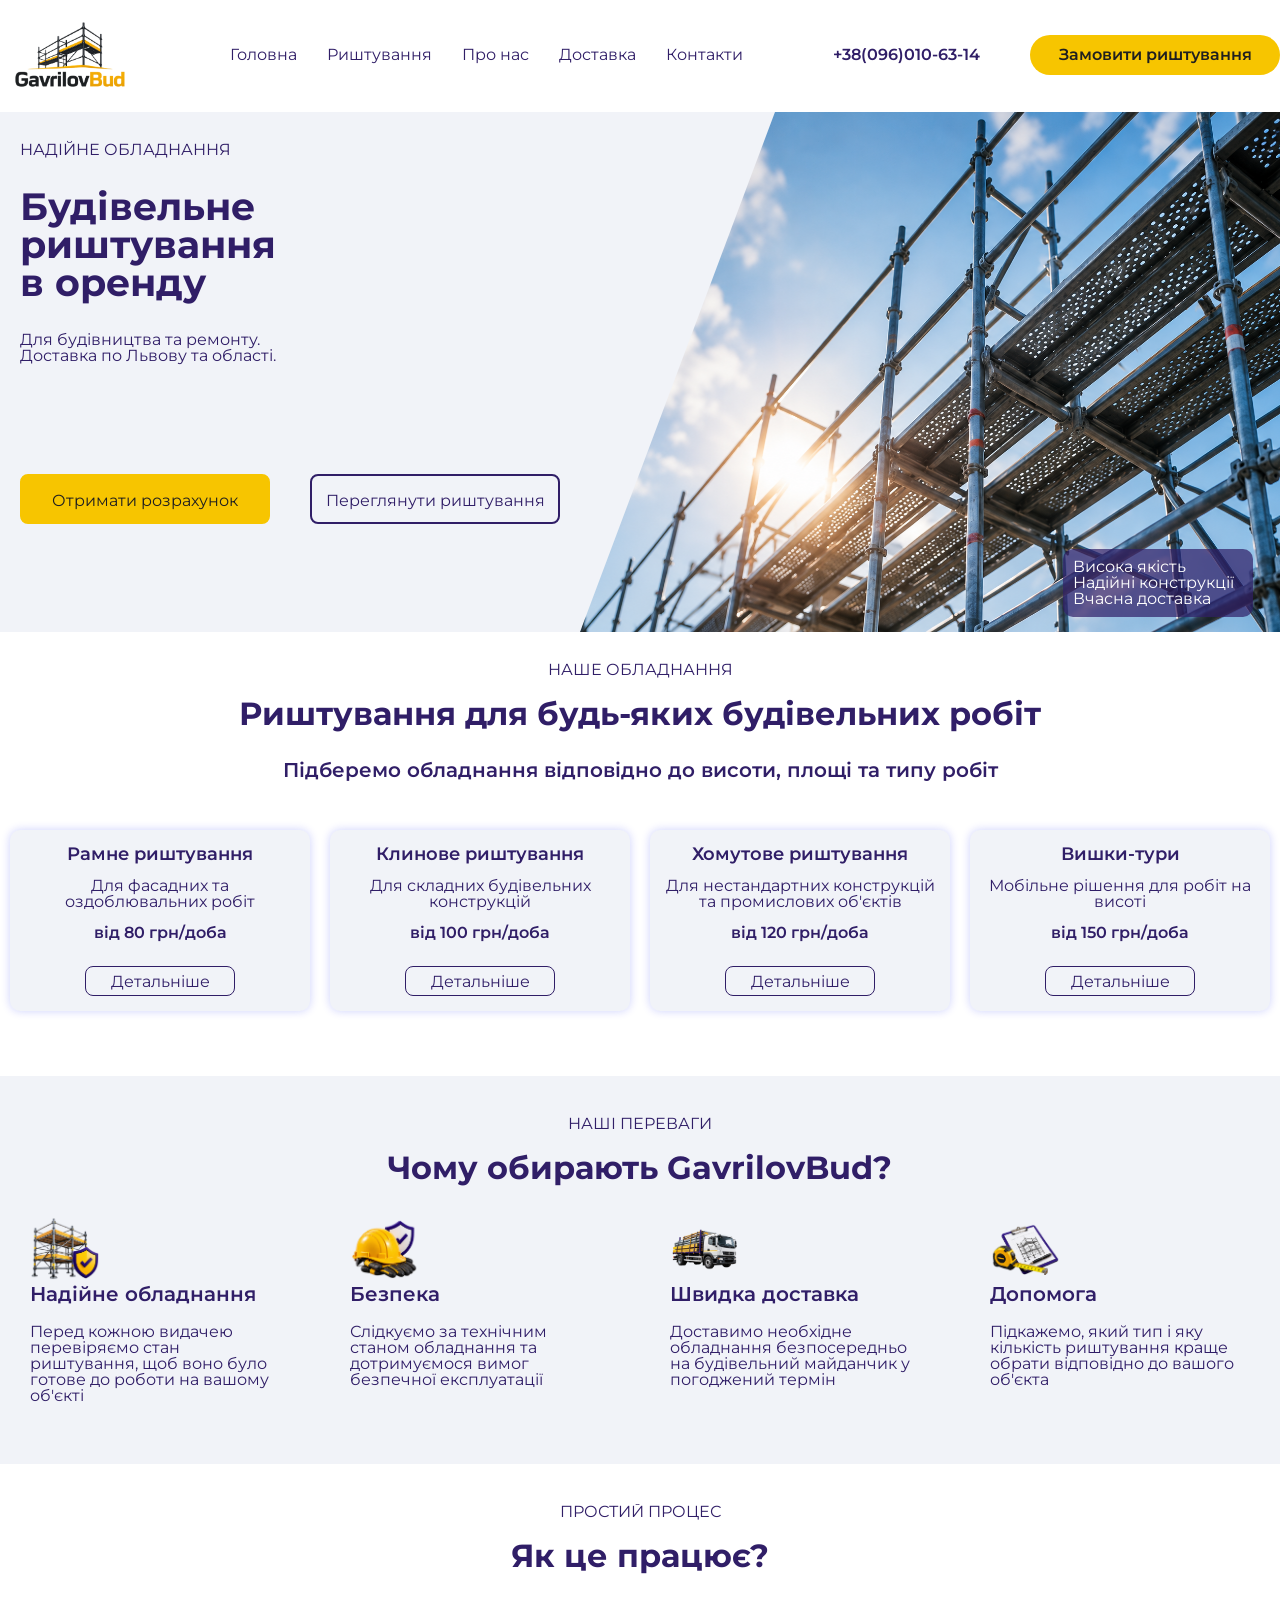
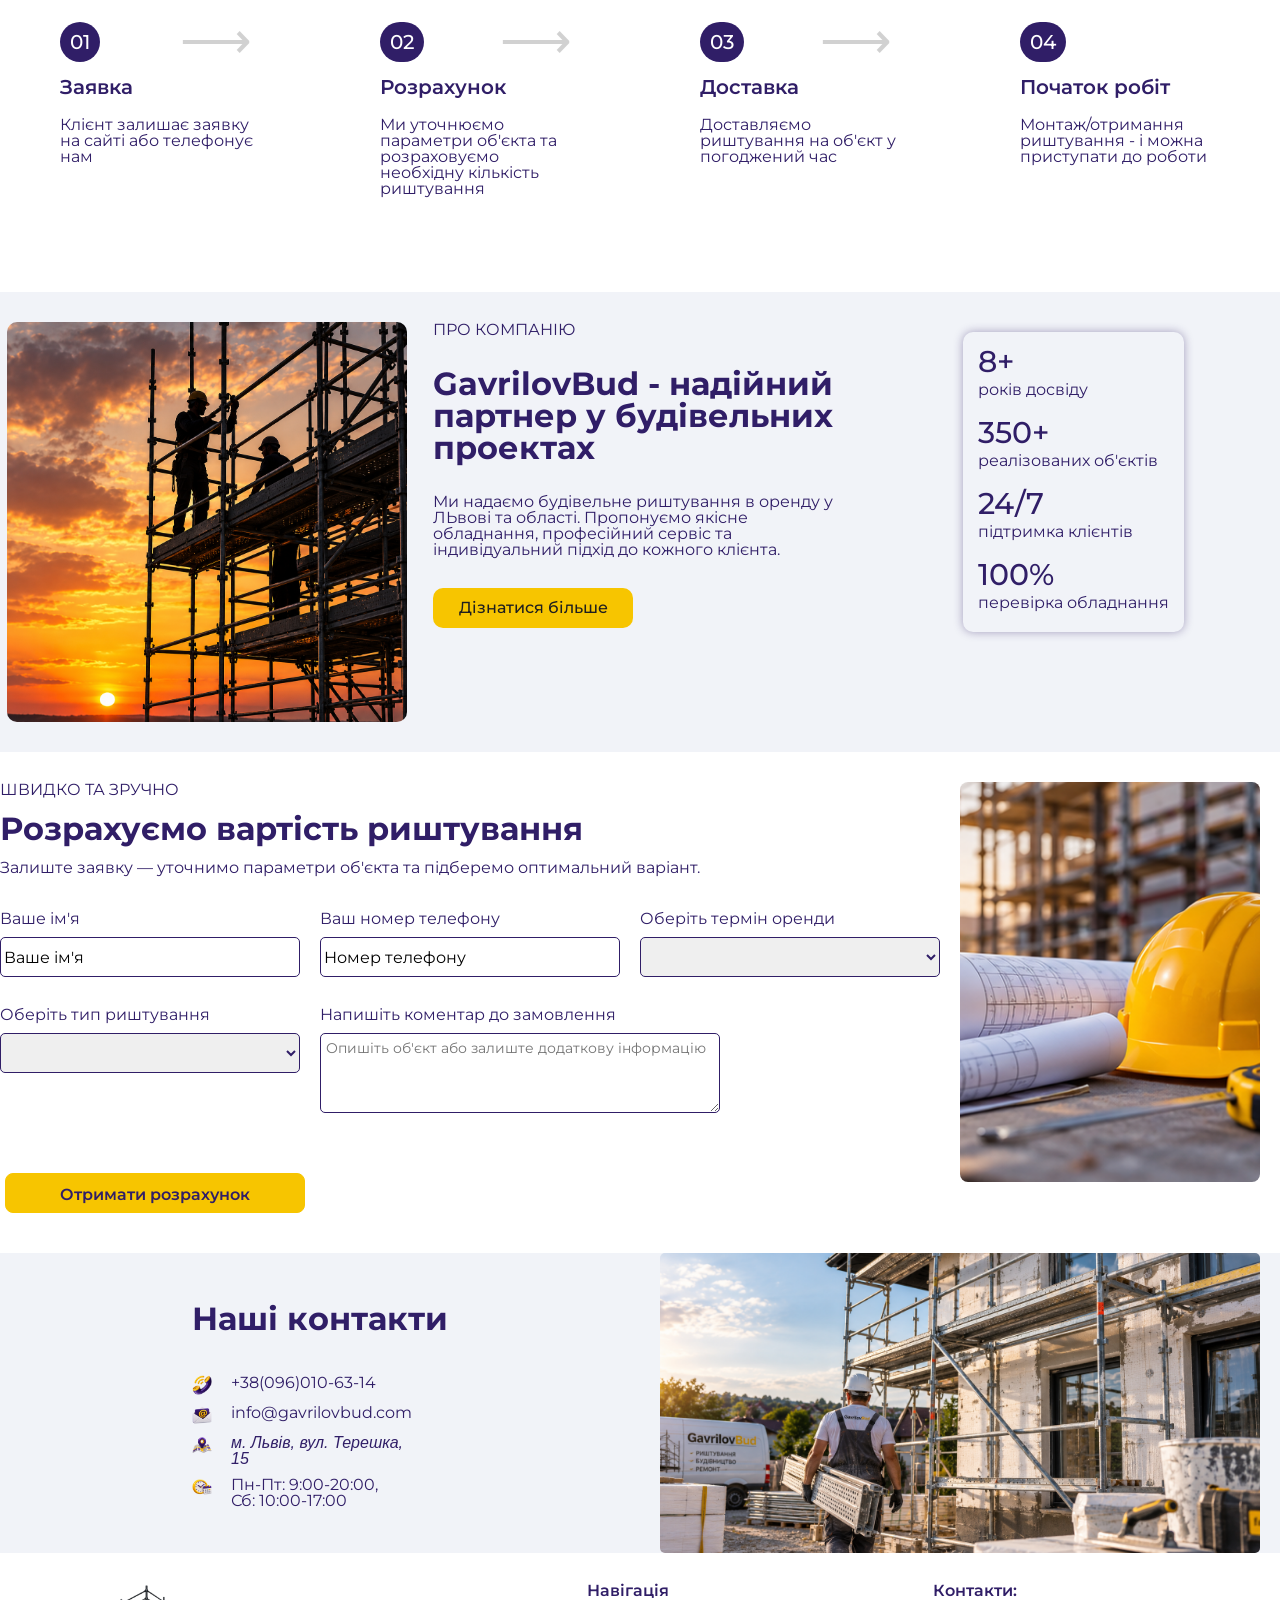
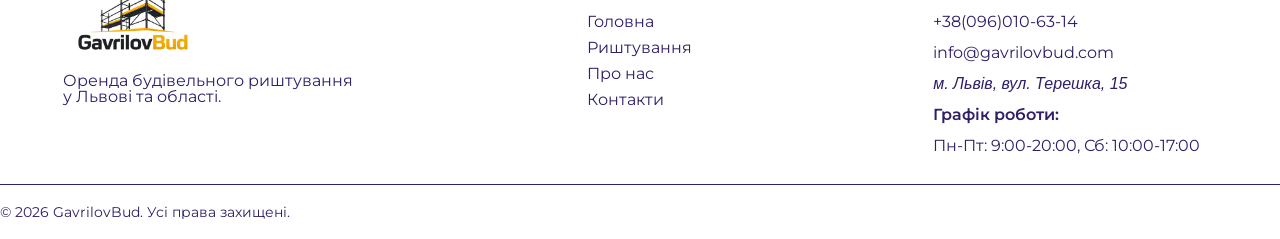
==== commit 15e995f9: "Made the project responsive" ====
--- a/index.html
+++ b/index.html
@@ -55,7 +55,7 @@
 						<div class="container">
 							<div class="baner">
 								<img src="images/baner.png" alt="baner">
-								<p>Висока якість<br>Надійні конструкції<br>Вчасна доставка</p>
+								<span>Висока якість<br>Надійні конструкції<br>Вчасна доставка</span>
 							</div>
 							<div class="text">
 								<p>НАДІЙНЕ ОБЛАДНАННЯ</p>
@@ -193,16 +193,16 @@
 								<form class="form_box" action="#" method="POST">
 									<div class="form_row">
 										<div class="form_group">
-											<label for="name">Ваше ім'я</label>
-											<input type="text" id="name" name="name" required>
-										</div>
-										<div class="form_group">
-											<label for="tel">Ваш номер телефону</label>
-											<input type="tel" id="tel" name="tel" placeholder="" required>
+											<label for="name" >Ваше ім'я</label>
+											<input type="text" id="name" name="name" required placeholder="Ваше ім'я">
+										</div>
+										<div class="form_group">
+											<label for="tel" >Ваш номер телефону</label>
+											<input type="tel" id="tel" name="tel" required placeholder="Номер телефону">
 										</div>
 										<div class="form_group">
 											<label for="terms">Оберіть термін оренди</label>
-											<select id="terms" name="terms">
+											<select id="terms" name="terms" >
 												<option value="" selected disabled></option>
 												<option value="До 7 днів">До 7 днів</option>
 												<option value="1–4 тижні">1–4 тижні</option>
@@ -215,7 +215,7 @@
 									<div class="form_row">
 										<div class="form_group">
 											<label for="scaffolding">Оберіть тип риштування</label>
-											<select id="scaffolding" name="scaffolding">
+											<select id="scaffolding" name="scaffolding" placeholder="Тип риштування">
 												<option value="" selected disabled></option>
 												<option value="Рамне">Рамне</option>
 												<option value="Клинове">Клинове</option>
--- a/css/all.css
+++ b/css/all.css
@@ -159,8 +159,6 @@
 header .layout .header_container  .tel_button a{
   font-weight: 600;
 }
-
-
 header .layout .header_container nav ul li a:hover,
 header .layout .header_container  .tel_button a:hover{
   text-decoration: underline;
@@ -179,23 +177,13 @@
 
 @media (max-width: 767px) {
   header{
-  height: 200px;
-}
-  header .layout .header_container{
-    max-width: 350px;
-  flex-direction: column;
-  gap: 15px;
-}
-header .layout .header_container .logo{
-  width: 120px;
-  height: 60px;
-}
-header .layout .header_container nav ul{
-  gap: 10px;
+  margin: 10px 0 10px 0;
+}
+header .layout .header_container nav{
+  display: none;
 }
 header .layout .header_container  .tel_button{
-  flex-direction: column;
-  gap: 10px;
+  display: none;
 }
 }
 
@@ -203,12 +191,11 @@
 main .first-view{
   background-color: #f1f3f8;
 }
-main .first-view .layout{}
 main .first-view .layout .container{
   width: 100%;
   display: grid;
   grid-template-columns: repeat(2,1fr);
-  /* justify-items: center; */
+  justify-items: center;
   grid-template-areas: "text img";
 }
 main .first-view  .layout .container .baner{
@@ -216,14 +203,16 @@
   height: 520px;
 }
 main .first-view  .layout .container .baner img{
-  height: 520px;
+  height: 100%;
   grid-area: img;
   object-fit: cover;
   clip-path: polygon(25% 0%, 100% 0%, 100% 100%, 0% 100%);
   position: absolute;
 }
-main .first-view  .layout .container .baner p{
-  font-family: "Montserrat", sans-serif;
+main .first-view  .layout .container .baner span{
+  display: block;
+  font-family: "Montserrat", sans-serif;
+  font-size: 16px;
   font-weight: 400;
   padding: 10px;
   width: 190px;
@@ -295,34 +284,31 @@
 }
 
 @media (max-width: 767px){
-main .first-view .layout{
-  max-width: 350px;
-  width: 100%;
-}
-main .first-view .layout .container .baner{
-  height: 200px;
+  main .first-view .layout .container{
+  display: flex;
+  flex-direction: column;
+  align-items: center;
+}
+main .first-view  .layout .container .baner{
+  width: 100%;
+  height: 420px;
+}
+main .first-view  .layout .container .baner img{
+  clip-path: none;
+    position: relative;
+}
+main .first-view  .layout .container .baner span{
+  display: none;
 }
 main .first-view .layout .container .text{
-  gap: 50px;
-  bottom: 100px;
-}
-main .first-view .layout .container .text h2{
-  font-size: 32px;
-  font-weight: 700;
-  text-align: center;
-}
-main .first-view .layout .container .text h3{
-   font-size: 18px;
-   width: 100%;
+  margin: 20px 0 20px 0;
 }
 main .first-view .layout .container .text .btn{
+  display: flex;
   flex-direction: column;
   gap: 20px;
-}
-main .first-view .layout .container .text .btn a{
-  font-size: 16px;
-}
-
+  margin: 0 0 0 0;
+}
 }
 
 
@@ -478,7 +464,6 @@
 main .advantages .advantages_container .advantages_block h3{
   font-weight: 600;
   margin: 0 0 20px 0;
-  /* text-align: start; */
 }
 
 main .advantages .advantages_container .advantages_block p{
@@ -487,7 +472,6 @@
   text-decoration: none;
   text-align: start;
   margin: 0 0 0 0;
-  /* text-align: start; */
 
 }
 
@@ -505,11 +489,27 @@
 }
 main .advantages h3{
   font-size: 18px;
-  margin: 0 0 40px 0;
+  margin: 0 0 0 0;
 }
 main .advantages .advantages_container{
   grid-template-columns: 1fr;
   gap: 15px;
+}
+main .advantages .advantages_container .advantages_block{
+  display: flex;
+  flex-direction: row;
+  align-content: center;
+  max-width: 280px;
+  padding: 0;
+  margin: 0 0 0 0;
+  gap: 10px;
+}
+main .advantages .advantages_container .advantages_block p{
+  display: none;
+}
+main .advantages .advantages_container .advantages_block .block_img{
+  width: 35px;
+  height: 35px;
 }
 }
 
@@ -544,7 +544,6 @@
   margin: 0 0 15px 0;
   max-width: 200px;
   width: 100%;
-  min-height: 180px;
   position: relative;
 }
 main .how_it_works .how_it_works_container .how_it_works_block::before{
@@ -607,15 +606,22 @@
 }
 main .how_it_works .how_it_works_container{
   grid-template-columns: 1fr;
-  gap: 60px;
+  gap: 10px;
+}
+main .how_it_works .how_it_works_container .how_it_works_block p{
+  display: none;
 }
 main .how_it_works .how_it_works_container .how_it_works_block{
+  display: flex;
+  flex-direction: row;
+  align-items: center;
+  gap: 15px;
+  margin: 0 0 0 0;
   max-width: 300px;
+  width: 100%;
 }
 main .how_it_works .how_it_works_container .how_it_works_block::before{
-  transform: rotate(90deg);
-  top: 110%;
-  left: 45%;
+  display: none;
 }
 }
 
@@ -701,25 +707,24 @@
 
 @media (max-width: 767px){
   main .about_the_company .about_container{
-  display: block;
+  grid-template-columns: repeat(2,1fr);
 }
 main .about_the_company .about_container .about_img{
-  width: 250px;
-  height: 350px;
-  margin: 0 0 15px 0;
-}
-main .about_the_company .about_container .about_title{
-  max-width: 300px;
-  width: 100%;
-}
-main .about_the_company h2{
+  width: 200px;
+  height: 200px;
+}
+main .about_the_company .about_container .about_title h2{
   font-size: 26px;
-  margin: 0 0 20px 0;
-  text-align: center;
-}
-main .about_the_company .about_container .about_title p{ 
-  margin: 0 0 40px 0;
-  text-align: center;
+  font-weight: 400;
+}
+main .about_the_company .about_container .title_block{
+  display: none;
+}
+main .about_the_company p,
+main .about_the_company span
+main .about_the_company .about_container .title_block p,
+main .about_the_company .about_container .title_block span{
+  display: none;
 }
 }
 
@@ -832,32 +837,31 @@
 
 
 @media (max-width: 767px){
-main .cost_calc .calc_container{
+  main .cost_calc .calc_container{
   grid-template-columns: 1fr;
-  justify-items: center;
-}
-  main .cost_calc .calc_container .calc_text h2{
-  font-size: 26px;
+}
+main .cost_calc .calc_container .calc_form h2{
   text-align: center;
 }
-main .cost_calc .calc_container .calc_text p{
-  font-size: 16px;
-  font-weight: 400; 
-  margin: 0 0 20px 0;
-}
-main .cost_calc .calc_container .calc_form form{
-  grid-template-columns: 1fr;
-}
-main .cost_calc .calc_container .calc_form button{
-  margin: 0 0 0 0;
-}
-main .cost_calc .calc_container .calc_form form label{
-  font-size: 16px;
-}
-main .cost_calc .calc_container .calc_form input,
-main .cost_calc .calc_container .calc_form select,
+  main .cost_calc .calc_container .calc_form p{
+  display: none;
+}
+main .cost_calc .calc_container .calc_form .form_box{
+  align-items: center;
+}
+main .cost_calc .calc_container .calc_form .form_box .form_row{
+  display: flex;
+  flex-direction: column;
+  align-items: center;
+  gap: 20px;
+}
+main .cost_calc .calc_container .calc_img{
+  display: none;
+}
 main .cost_calc .calc_container .calc_form textarea{
-  margin: 0 0 20px 0;
+  padding: 5px;
+  width: 300px;
+  height: 80px;
 }
 }
 
@@ -922,42 +926,14 @@
 }
 
 @media (max-width: 767px){
-  main .contacts .layout{
-  width: 94%;
-}
-main .contacts .contacts_container{
-  grid-template-columns: 1fr;  
-  justify-items: center;
-}
-main .contacts .contacts_container .contacts_title h2{
-  font-size: 26px;
-  text-align: center;
-}
-main .contacts .contacts_container .contacts_title p{
-  font-size: 16px;
-  font-weight: 400; 
-  margin: 0 0 20px 0;
-}
-main .contacts .contacts_container .contacts_title a,
-main .contacts .contacts_container .contacts_title time{
-    font-size: 16px;
+  main .contacts .contacts_container{
+  grid-template-columns: 1fr;
 }
 main .contacts .contacts_container .contacts_title{
-  margin: 50px 0 30px 0;
-}
-main .contacts .contacts_container .contacts_img{
-  flex-direction: column;
-  align-items: center;
-  width: 100%;
-}
-main .contacts .contacts_container .contacts_img .img_block{
-  width: 300px;
-  height: 220px;
-}
-main .contacts .contacts_container .contacts_img .img_block img.img_1,
-main .contacts .contacts_container .contacts_img .img_block img.img_2,
-main .contacts .contacts_container .contacts_img .img_block img.img_3{
-  border-radius: 30px;
+  margin: 20px 0 20px 0;
+}
+main .contacts .contacts_container .img_block{
+  display: none;
 }
 }
 
@@ -1035,6 +1011,9 @@
   font-size: 16px;
   font-weight: 400;
 }
+footer .layout .footer_container .footer_contacts p{
+  font-weight: 600;
+}
 footer .layout .footer_container .footer_contacts a:hover{
   text-decoration: underline;
   color: #333399;
@@ -1049,6 +1028,19 @@
   padding: 20px 0 0 0;
 }
 
-
-
-
+@media (max-width: 767px){
+  footer .layout .footer_container{
+  grid-template-columns: 1fr;
+}
+  footer .layout .footer_container .footer_nav,
+  footer .layout .footer_container .footer_contacts{
+    display: none;
+  }
+}
+
+
+
+
+
+
+
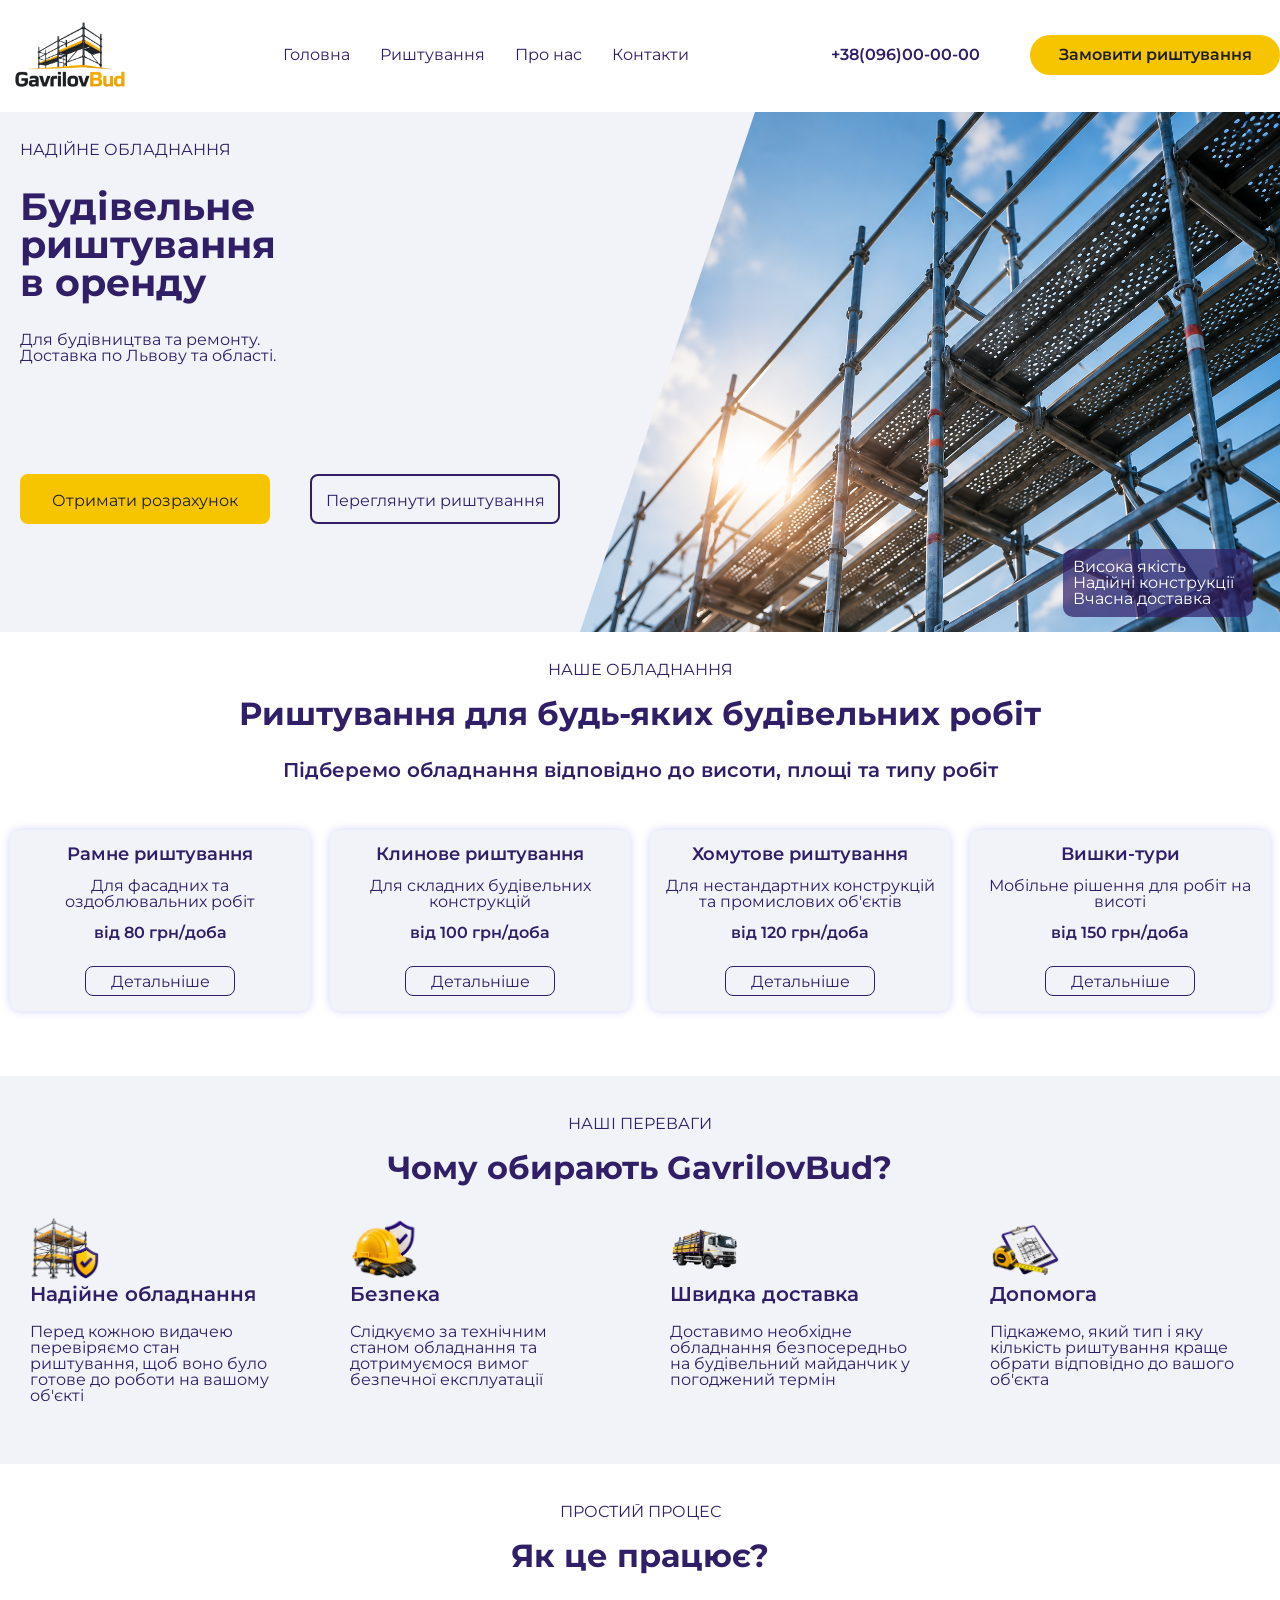
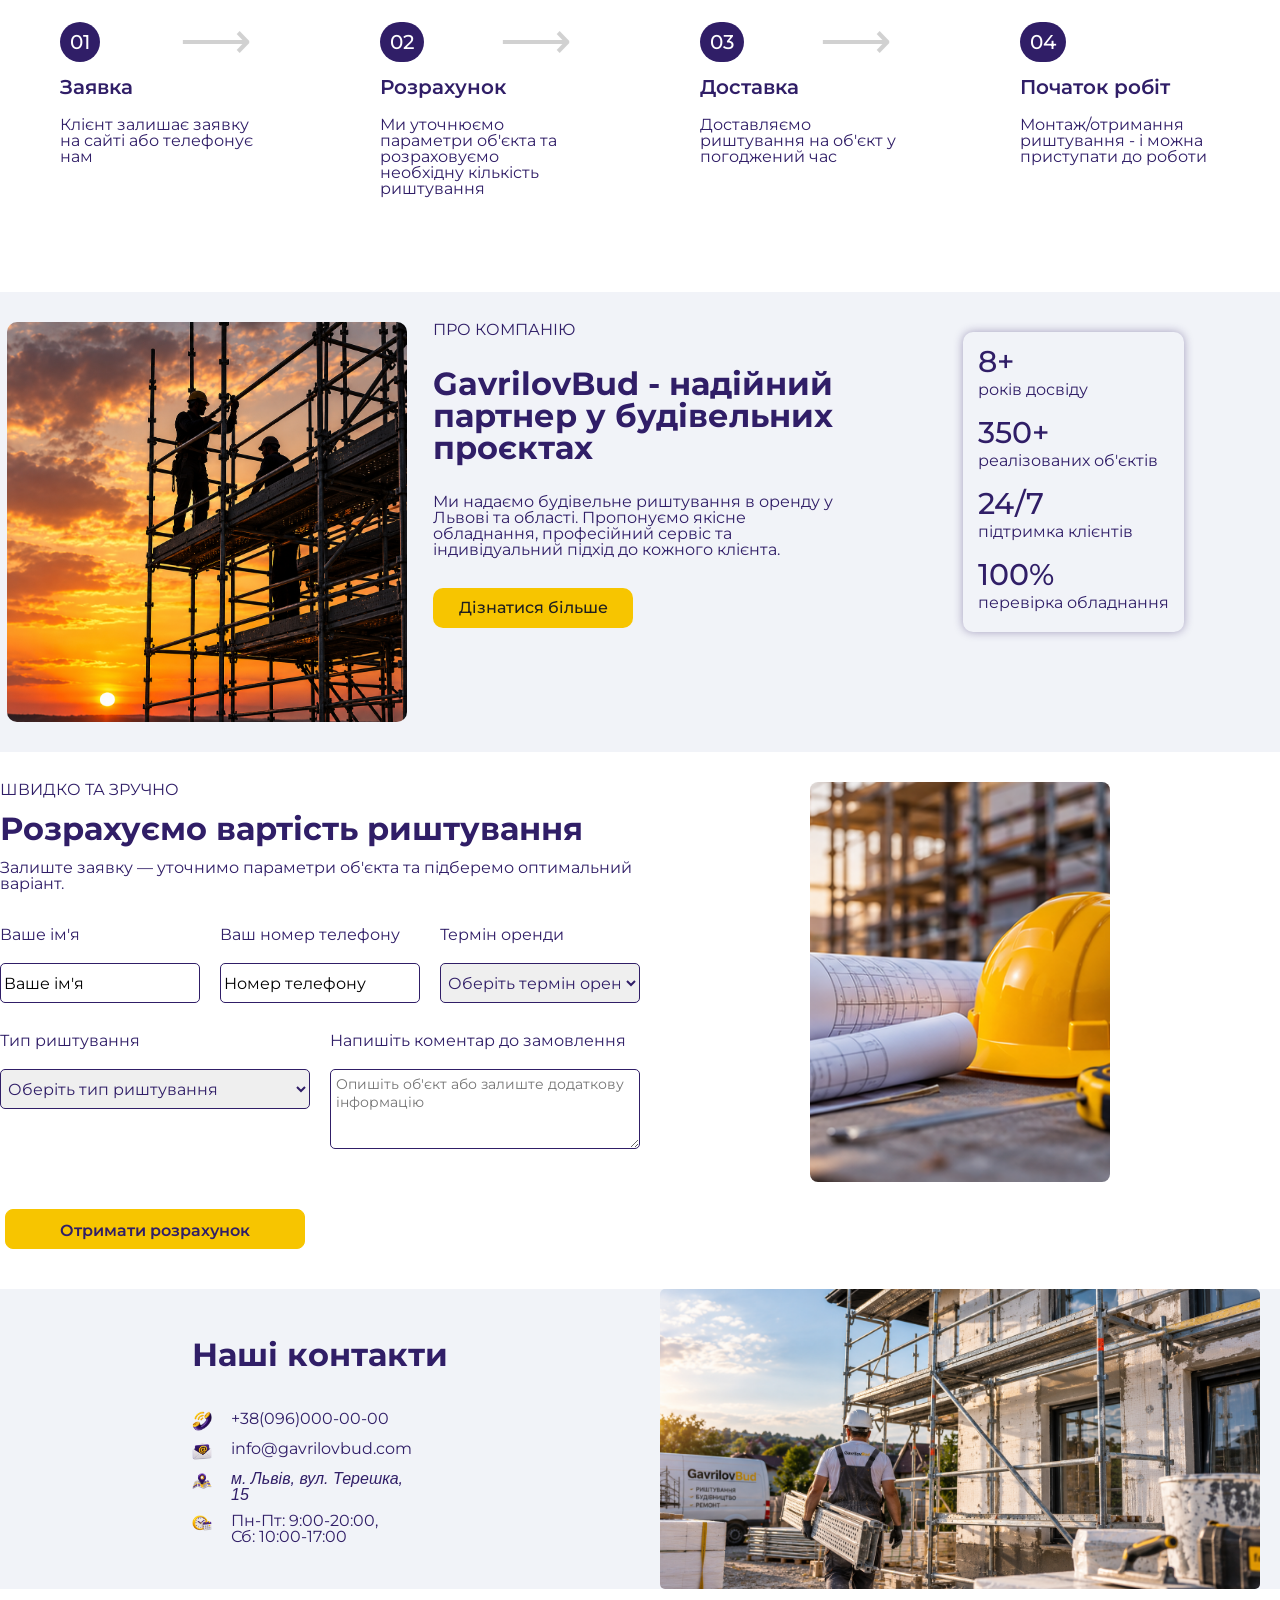
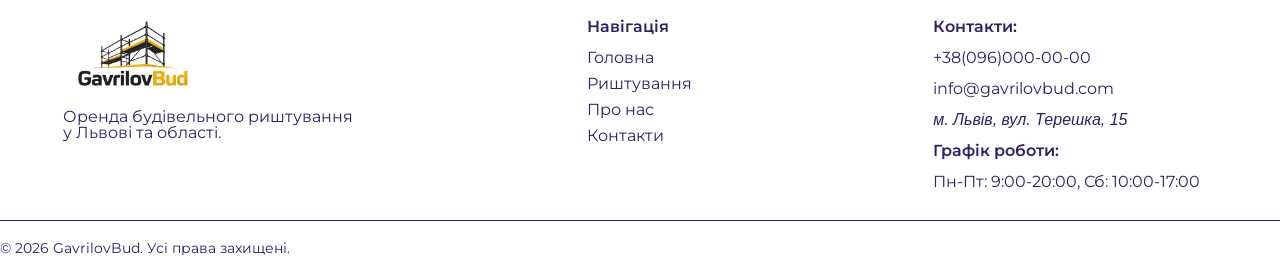
==== commit 49e27a1c: "incorporated all revisions at this stage" ====
--- a/index.html
+++ b/index.html
@@ -1,8 +1,9 @@
 <!doctype html>
-<html xmlns="http://www.w3.org/1999/xhtml">
+<html lang="uk">
 <head>
 	<meta http-equiv="Content-Type" content="text/html; charset=utf-8" />
-	<meta name="viewport" content="width=device-width; initial-scale=1" />
+	<meta name="viewport" content="width=device-width, initial-scale=1.0">
+	<meta name="description" content="Оренда будівельного риштування у Львові та області. Рамне, клинове, хомутове риштування та вишки-тури.">
 	<link rel="stylesheet" href="css/all.css" type="text/css"/>
 	<link rel="stylesheet" href="css/fonts.css" type="text/css"/>
 	<link rel="preconnect" href="https://fonts.googleapis.com">
@@ -28,22 +29,19 @@
 								<a href="#">Головна</a>
 							</li>
 							<li>
-								<a href="#">Риштування</a>
-							</li>
-							<li>
-								<a href="#">Про нас</a>
-							</li>
-							<li>
-								<a href="#">Доставка</a>
-							</li>
-							<li>
-								<a href="#">Контакти</a>
+								<a href="#catalog">Риштування</a>
+							</li>
+							<li>
+								<a href="#about">Про нас</a>
+							</li>							
+							<li>
+								<a href="#contacts">Контакти</a>
 							</li>
 						</ul>
 					</nav>
 					<div class="tel_button">
-						<a href="#">+38(096)010-63-14</a>
-						<a href="#" class="nav_btn">Замовити риштування</a>
+						<a href="tel:+380960000000">+38(096)00-00-00</a>
+						<a href="#calc" class="nav_btn">Замовити риштування</a>
 					</div>					
 				</div>
 			</div>
@@ -54,24 +52,24 @@
 					<div class="layout">
 						<div class="container">
 							<div class="baner">
-								<img src="images/baner.png" alt="baner">
+								<img src="images/baner.png" alt="будівельне риштування в оренду">
 								<span>Висока якість<br>Надійні конструкції<br>Вчасна доставка</span>
 							</div>
 							<div class="text">
-								<p>НАДІЙНЕ ОБЛАДНАННЯ</p>
+								<span>НАДІЙНЕ ОБЛАДНАННЯ</span>
 								<h2>Будівельне риштування в оренду</h2>
 								<p>Для будівництва та ремонту.<br>Доставка по Львову та області.</p>
 								<div class="btn">
-									<a href="#" class="base">Отримати розрахунок</a>
-									<a href="#">Переглянути риштування</a>
-								</div>
-							</div>
-						</div>
-					</div>
-				</section>
-				<section class="catalog">
-					<div class="layout">
-						<p>НАШЕ ОБЛАДНАННЯ</p>
+									<a href="#calc" class="base">Отримати розрахунок</a>
+									<a href="#catalog">Переглянути риштування</a>
+								</div>
+							</div>
+						</div>
+					</div>
+				</section>
+				<section class="catalog" id="catalog">
+					<div class="layout">
+						<span>НАШЕ ОБЛАДНАННЯ</span>
 						<h2>Риштування для будь-яких будівельних робіт</h2>
 						<h3>Підберемо обладнання відповідно до висоти, площі та типу робіт</h3>
 						<div class="catalog_box">
@@ -104,7 +102,7 @@
 				</section>
 				<section class="advantages">
 					<div class="layout">
-						<p>НАШІ ПЕРЕВАГИ</p>
+						<span>НАШІ ПЕРЕВАГИ</span>
 							<h2>Чому обирають GavrilovBud?</h2>
 							<div class="advantages_container">
 								<div class="advantages_block">
@@ -140,7 +138,7 @@
 				</section>
 				<section class="how_it_works">
 					<div class="layout">
-						<p>ПРОСТИЙ ПРОЦЕС</p>
+						<span>ПРОСТИЙ ПРОЦЕС</span>
 						<h2>Як це працює?</h2>
 							<div class="how_it_works_container">
 								<div class="how_it_works_block">
@@ -162,16 +160,16 @@
 							</div>
 					</div>
 				</section>
-				<section class="about_the_company">
+				<section class="about_the_company" id="about">
 					<div class="layout">
 						<div class="about_container">
 							<div class="about_img">
-								<img src="images/about_image.png" alt="about_img">
+								<img src="images/about_image.png" alt="риштування компанії GavrilovBud">
 							</div>
 							<div class="about_title">
-								<p>ПРО КОМПАНІЮ</p>
-								<h2>GavrilovBud - надійний партнер у будівельних проектах</h2>
-								<p>Ми надаємо будівельне риштування в оренду у ЛЬвові та області. Пропонуємо якісне обладнання, професійний сервіс та індивідуальний підхід до кожного клієнта.</p>
+								<span>ПРО КОМПАНІЮ</span>
+								<h2>GavrilovBud - надійний партнер у будівельних проєктах</h2>
+								<p>Ми надаємо будівельне риштування в оренду у Львові та області. Пропонуємо якісне обладнання, професійний сервіс та індивідуальний підхід до кожного клієнта.</p>
 								<a href="#">Дізнатися більше</a>
 							</div>
 							<div class="title_block">
@@ -183,11 +181,11 @@
 						</div>
 					</div>
 				</section>
-				<section class="cost_calc">
+				<section class="cost_calc" id="calc">
 					<div class="layout">
 						<div class="calc_container">
 							<div class="calc_form">
-								<p>ШВИДКО ТА ЗРУЧНО</p>
+								<span>ШВИДКО ТА ЗРУЧНО</span>
 								<h2>Розрахуємо вартість риштування</h2>
 								<p>Залиште заявку — уточнимо параметри об'єкта та підберемо оптимальний варіант.</p>
 								<form class="form_box" action="#" method="POST">
@@ -201,9 +199,9 @@
 											<input type="tel" id="tel" name="tel" required placeholder="Номер телефону">
 										</div>
 										<div class="form_group">
-											<label for="terms">Оберіть термін оренди</label>
+											<label for="terms">Термін оренди</label>
 											<select id="terms" name="terms" >
-												<option value="" selected disabled></option>
+												<option value="" selected disabled>Оберіть термін оренди</option>
 												<option value="До 7 днів">До 7 днів</option>
 												<option value="1–4 тижні">1–4 тижні</option>
 												<option value="1–3 місяці">1–3 місяці</option>
@@ -214,9 +212,9 @@
 									</div>
 									<div class="form_row">
 										<div class="form_group">
-											<label for="scaffolding">Оберіть тип риштування</label>
-											<select id="scaffolding" name="scaffolding" placeholder="Тип риштування">
-												<option value="" selected disabled></option>
+											<label for="scaffolding">Тип риштування</label>
+											<select id="scaffolding" name="scaffolding">
+												<option value="" selected disabled>Оберіть тип риштування</option>
 												<option value="Рамне">Рамне</option>
 												<option value="Клинове">Клинове</option>
 												<option value="Хомутове">Хомутове</option>
@@ -233,37 +231,37 @@
 								</form>
 							</div>
 							<div class="calc_img">
-								<img src="images/calc_img.png" alt="calc_img">
-							</div>
-						</div>
-					</div>
-				</section>
-				<section class="contacts">
+								<img src="images/calc_img.png" alt="розрахунок риштування">
+							</div>
+						</div>
+					</div>
+				</section>
+				<section class="contacts" id="contacts">
 					<div class="layout">
 							<div class="contacts_container">
 								<div class="contacts_title">
 									<h2>Наші контакти</h2>
 									<div class="ico_title">
 										<div class="ico_img">
-											<img src="images/ico_phone.png" alt="phone">
-										</div>
-										<a href="+38(096)010-63-14">+38(096)010-63-14</a>
+											<img src="images/ico_phone.png" alt="телефон">
+										</div>
+										<a href="tel:+38(096)000-00-00">+38(096)000-00-00</a>
 										<div class="ico_img">
-											<img src="images/ico_mail.png" alt="phone">
+											<img src="images/ico_mail.png" alt="електронна пошта">
 										</div>
 										<a href="mailto:info@gavrilovbud.com">info@gavrilovbud.com</a>
 										<div class="ico_img">
-											<img src="images/ico_address.png" alt="phone">
+											<img src="images/ico_address.png" alt="адреса">
 										</div>
 										<address>м. Львів, вул. Терешка, 15</address>
 										<div class="ico_img">
-											<img src="images/ico_time.png" alt="phone">
+											<img src="images/ico_time.png" alt="графік роботи">
 										</div>
 										<time>Пн-Пт: 9:00-20:00,<br>Сб: 10:00-17:00</time>
 									</div>
 								</div>									
 									<div class="img_block">
-										<img src="images/contacs_3.png" alt="contacts_3">
+										<img src="images/contacs_3.png" alt="будівельне риштування на об'єкті">
 									</div>
 							</div>
 					</div>
@@ -286,19 +284,19 @@
 								<a href="#">Головна</a>
 							</li>
 							<li>
-								<a href="#">Риштування</a>
-							</li>
-							<li>
-								<a href="#">Про нас</a>
-							</li>
-							<li>
-								<a href="#">Контакти</a>
+								<a href="#catalog">Риштування</a>
+							</li>
+							<li>
+								<a href="#about">Про нас</a>
+							</li>
+							<li>
+								<a href="#contacts">Контакти</a>
 							</li>
 						</ul>
 					</div>
 					<div class="footer_contacts">
 						<h3>Контакти:</h3>
-						<a href="+38(096)010-63-14">+38(096)010-63-14</a>
+						<a href="tel:+380960000000">+38(096)000-00-00</a>
 						<a href="mailto:info@gavrilovbud.com">info@gavrilovbud.com</a>
 						<address>м. Львів, вул. Терешка, 15</address>
 						<p>Графік роботи:</p><time>Пн-Пт: 9:00-20:00, Сб: 10:00-17:00</time>
--- a/css/all.css
+++ b/css/all.css
@@ -125,7 +125,6 @@
   width: 140px;
   height: 70px;
 }
-header .layout .header_container .logo a{}
 header .layout .header_container .logo a img{
   width: 100%;
   height: 100%;
@@ -133,10 +132,8 @@
 header .layout .header_container .logo h1{
   text-indent: -9999px;
 }
-header .layout .header_container nav{}
 header .layout .header_container nav ul{
   display: flex;
-  flex-wrap: wrap;
   gap: 30px;
 }
 header .layout .header_container nav ul li a,
@@ -175,6 +172,22 @@
   gap: 50px;
 }
 
+@media (max-width: 1279px) {
+  header .layout{
+    width: 94%;
+  }
+  header .layout .header_container .logo{
+  width: 120px;
+  height: 60px;
+}
+  header .layout .header_container nav ul{
+  gap: 20px;
+}
+header .layout .header_container  .tel_button{
+  gap: 25px;
+}
+}
+
 @media (max-width: 767px) {
   header{
   margin: 10px 0 10px 0;
@@ -201,6 +214,7 @@
 main .first-view  .layout .container .baner{
   width: 700px;
   height: 520px;
+  position: relative;
 }
 main .first-view  .layout .container .baner img{
   height: 100%;
@@ -230,6 +244,7 @@
   gap: 30px;
   margin: 30px 0 0 0;
 }
+main .first-view .layout .container .text span,
 main .first-view .layout .container .text h2,
 main .first-view .layout .container .text p,
 main .first-view .layout .container .text h3,
@@ -247,6 +262,7 @@
    font-weight: 600;
    width: 800px;
 }
+main .first-view .layout .container .text span,
 main .first-view .layout .container .text p{
   font-size: 16px;
   font-weight: 400;
@@ -283,6 +299,25 @@
   transform: translateY(-8px);
 }
 
+@media (max-width: 1279px) {
+  main .first-view .layout .container .baner{
+    width: 100%;
+    height: 450px;
+  }
+   main .first-view .layout .container .baner img{
+    width: 100%;
+  }
+  main .first-view .layout .container .text{
+    margin: 20px 0 0 20px;
+  }
+  main .first-view .layout .container .text .btn{
+  display: flex;
+  flex-direction: column;
+  gap: 20px;
+  margin: 60px 0 0 0;
+}
+}
+
 @media (max-width: 767px){
   main .first-view .layout .container{
   display: flex;
@@ -309,6 +344,12 @@
   gap: 20px;
   margin: 0 0 0 0;
 }
+main .first-view .layout .container .text h2{
+  font-size: 26px;
+}
+main .first-view .layout .container .text h3{
+   font-size: 18px;
+}
 }
 
 
@@ -319,6 +360,7 @@
 main .catalog .layout{
   width: 100%;
 }
+main .catalog .layout span,
 main .catalog .layout p,
 main .catalog .layout h2,
 main .catalog .layout h3,
@@ -330,6 +372,9 @@
   color: #301e67;
   text-align: center;
 }
+main .catalog .layout span{
+  display: block;
+}
 main .catalog .layout h2{
   font-size: 32px;
   font-weight: 700;
@@ -362,6 +407,7 @@
   font-size: 18px;
   font-weight: 600;
 }
+main .catalog .layout span,
 main .catalog .layout p,
 main .catalog .layout .catalog_box .catalog_card p,
 main .catalog .layout .catalog_box .catalog_card a{
@@ -375,7 +421,6 @@
 main .catalog .layout .catalog_box .catalog_card a{
   width: 150px;
   height: 30px;
-  /* background-color: #DAEAFF; */
   line-height: 30px;
   text-align: center;
   border-radius: 8px;
@@ -390,7 +435,7 @@
 
 @media (max-width: 1279px){
   main .catalog .layout .catalog_box{
-  grid-template-columns: repeat(2,2fr);
+  grid-template-columns: repeat(2,1fr);
   gap: 15px;
 
 }
@@ -416,12 +461,16 @@
   background-color: #f1f3f8;
   padding: 40px 0 40px 0;
 }
+main .advantages span,
 main .advantages h2,
 main .advantages h3,
 main .advantages p{
   font-family: "Montserrat", sans-serif;
   color: #301e67;
   text-align: center;
+}
+main .advantages span{
+  display: block;
 }
 main .advantages h2{
   font-size: 32px;
@@ -433,6 +482,7 @@
    font-weight: 600;
   margin: 0 0 40px 0;
 }
+main .advantages span,
 main .advantages p{
   font-size: 16px;
   font-weight: 400;
@@ -477,7 +527,7 @@
 
 @media (max-width: 1279px){
   main .advantages .advantages_container{
-  grid-template-columns: repeat(2,2fr);
+  grid-template-columns: repeat(2,1fr);
   gap: 15px;
 }
 }
@@ -517,11 +567,18 @@
 main .how_it_works{
   padding: 40px 0 40px 0;
 }
+main .how_it_works span,
 main .how_it_works h2,
 main .how_it_works h3,
 main .how_it_works p{
   font-family: "Montserrat", sans-serif;
   color: #301e67;
+}
+main .how_it_works span{
+  display: block;
+  font-size: 16px;
+  font-weight: 400;
+  text-align: center;
 }
 main .how_it_works h2,
 main .how_it_works p{
@@ -582,8 +639,11 @@
 }
 
 @media (max-width: 1279px){
+  main .how_it_works .layout{
+    width: 94%;
+  }
   main .how_it_works .how_it_works_container{
-  grid-template-columns: repeat(2,2fr);
+  grid-template-columns: repeat(2,1fr);
   gap: 25px;
   margin: 0 0 15px 0;
 }
@@ -591,7 +651,7 @@
   max-width: 400px;
 }
 main .how_it_works .how_it_works_container .how_it_works_block::before{
-  left: 120%;
+  display: none;
 }
 }
 
@@ -704,24 +764,37 @@
   margin: 0 0 20px 0;
 }
 
+@media (max-width: 1279px){
+main .about_the_company .about_container .about_img{
+  width: 300px;
+  height: 300px;
+}
+}
+
 
 @media (max-width: 767px){
+  main .about_the_company .layout{
+    width: 95%;
+  }
   main .about_the_company .about_container{
   grid-template-columns: repeat(2,1fr);
 }
 main .about_the_company .about_container .about_img{
-  width: 200px;
+  width: 100%;
   height: 200px;
 }
 main .about_the_company .about_container .about_title h2{
-  font-size: 26px;
-  font-weight: 400;
+  font-size: 24px;
+  font-weight: 400;
+}
+main .about_the_company .about_container .about_title a{
+  width: 170px;
 }
 main .about_the_company .about_container .title_block{
   display: none;
 }
 main .about_the_company p,
-main .about_the_company span
+main .about_the_company span,
 main .about_the_company .about_container .title_block p,
 main .about_the_company .about_container .title_block span{
   display: none;
@@ -737,6 +810,7 @@
   grid-template-columns: repeat(2,1fr);
   justify-items: center;
 }
+main .cost_calc .calc_container .calc_form span,
 main .cost_calc .calc_container .calc_form h2,
 main .cost_calc .calc_container .calc_form p,
 main .cost_calc .calc_container .calc_form form label,
@@ -747,10 +821,14 @@
   font-family: "Montserrat", sans-serif;
   color: #301e67;
 }
+main .cost_calc .calc_container .calc_form span{
+  display: block;
+}
 main .cost_calc .calc_container .calc_form h2{
   font-size: 32px;
   font-weight: 700;
 }
+main .cost_calc .calc_container .calc_form span,
 main .cost_calc .calc_container .calc_form p{
   font-size: 16px;
   font-weight: 400;
@@ -767,13 +845,17 @@
   margin: 20px 0 0 0;
 }
 main .cost_calc .calc_container .calc_form .form_box .form_row{
-  display: flex;
+  display: grid;
+  grid-template-columns: repeat(3,1fr);
   gap: 20px;
 }
+main .cost_calc .calc_container .calc_form .form_box .form_row:nth-child(2){
+  grid-template-columns: 1fr 1fr;
+}
 main .cost_calc .calc_container .calc_form .form_box .form_row .form_group{
   display: flex;
   flex-direction: column;
-  gap: 10px;
+  gap: 20px;
 }
 main .cost_calc .calc_container .calc_form form label{
   font-size: 16px;
@@ -787,7 +869,7 @@
   padding: 3px;
   border: 1px solid #301e67;
   border-radius: 5px;
-  width: 300px;
+  width: 100%;
   height: 40px;
 }
 
@@ -798,7 +880,7 @@
 }
 main .cost_calc .calc_container .calc_form textarea{
   padding: 5px;
-  width: 400px;
+  width: 100%;
   height: 80px;
 }
 main .cost_calc .calc_container .calc_form textarea:placeholder-shown{
@@ -835,12 +917,23 @@
   border-radius: 8px;
 }
 
+@media (max-width: 1279px){
+  main .cost_calc .layout{
+    width: 94%;
+  }
+  main .cost_calc .calc_container .calc_form .form_box .form_row{
+  gap: 10px;
+  justify-items: center;
+}
+}
+
 
 @media (max-width: 767px){
   main .cost_calc .calc_container{
   grid-template-columns: 1fr;
 }
 main .cost_calc .calc_container .calc_form h2{
+  font-size: 26px;
   text-align: center;
 }
   main .cost_calc .calc_container .calc_form p{
@@ -935,6 +1028,13 @@
 main .contacts .contacts_container .img_block{
   display: none;
 }
+main .contacts .contacts_container .contacts_title h2{
+  font-size: 26px;
+}
+main .contacts .contacts_container .img_block{
+  width: 100%;
+  height: 300px;
+}
 }
 
 
@@ -1031,10 +1131,11 @@
 @media (max-width: 767px){
   footer .layout .footer_container{
   grid-template-columns: 1fr;
+  gap: 30px;
 }
   footer .layout .footer_container .footer_nav,
   footer .layout .footer_container .footer_contacts{
-    display: none;
+    display: flex;
   }
 }
 
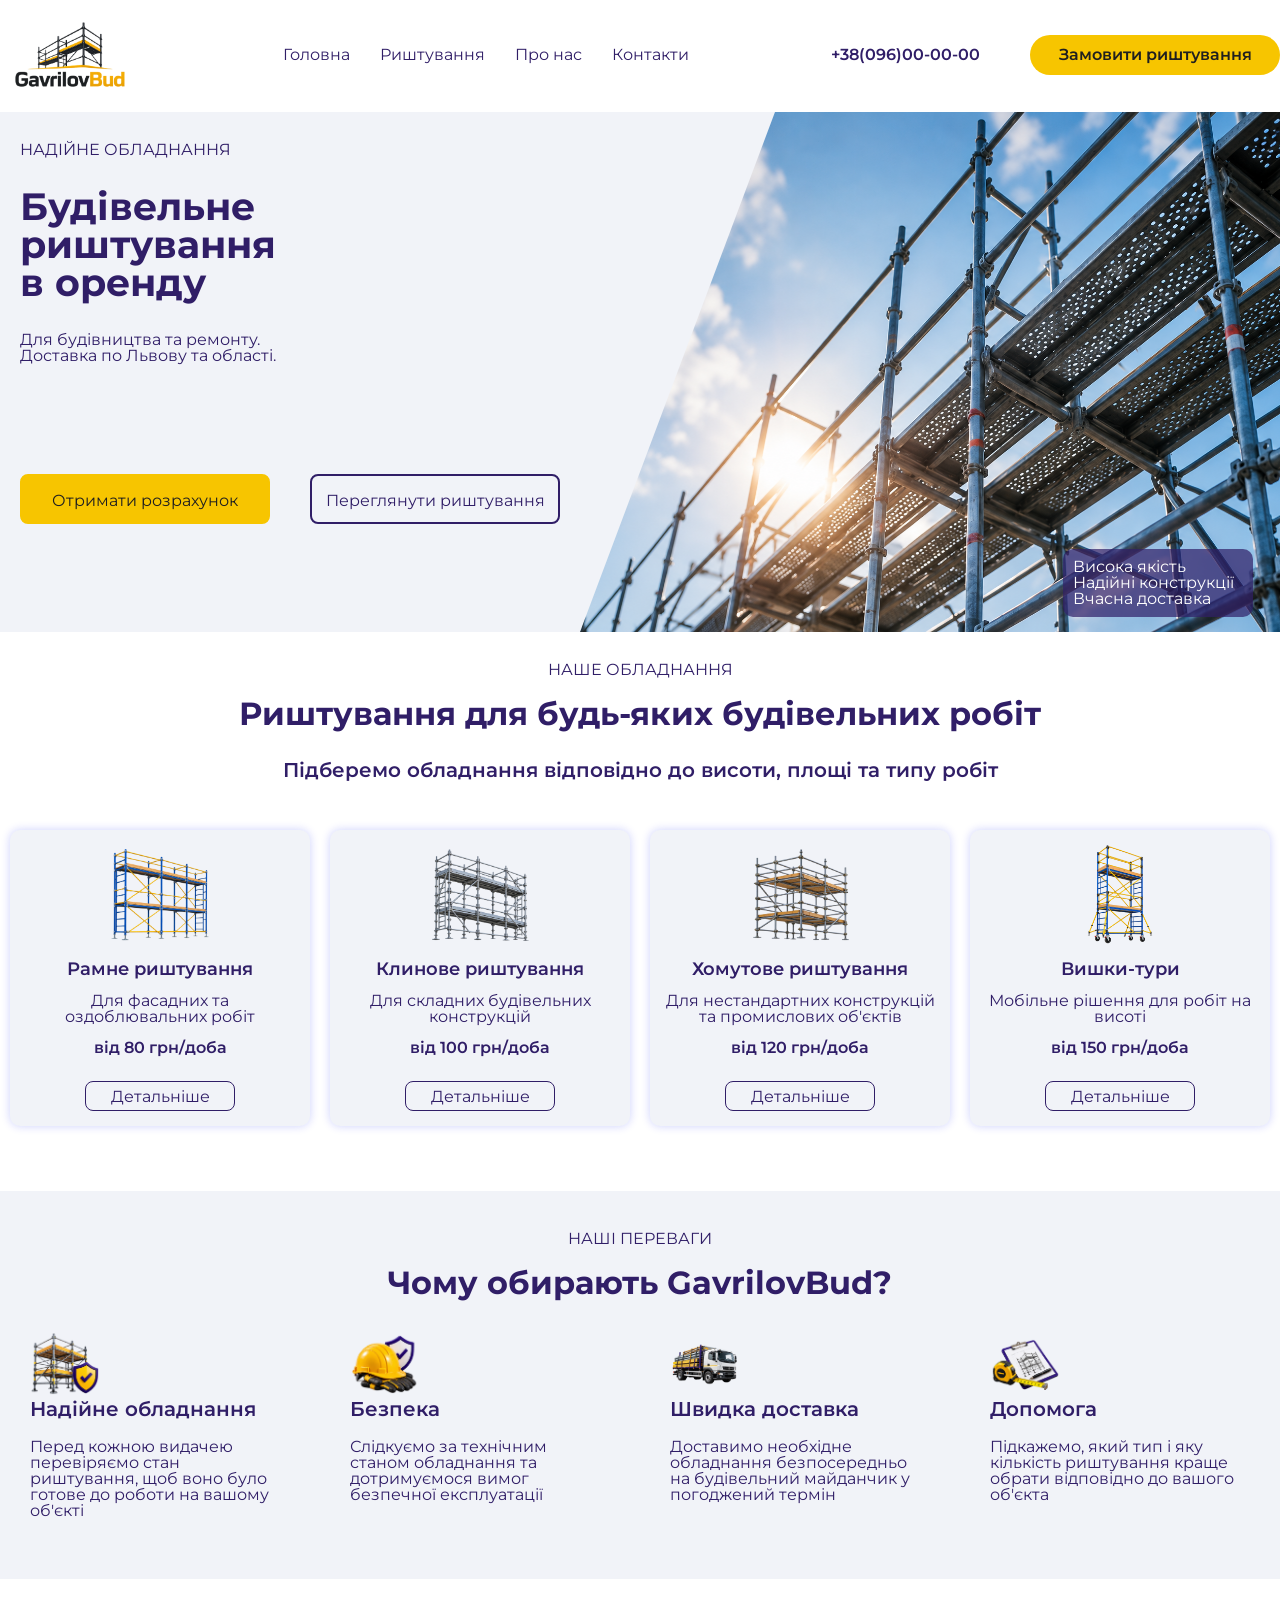
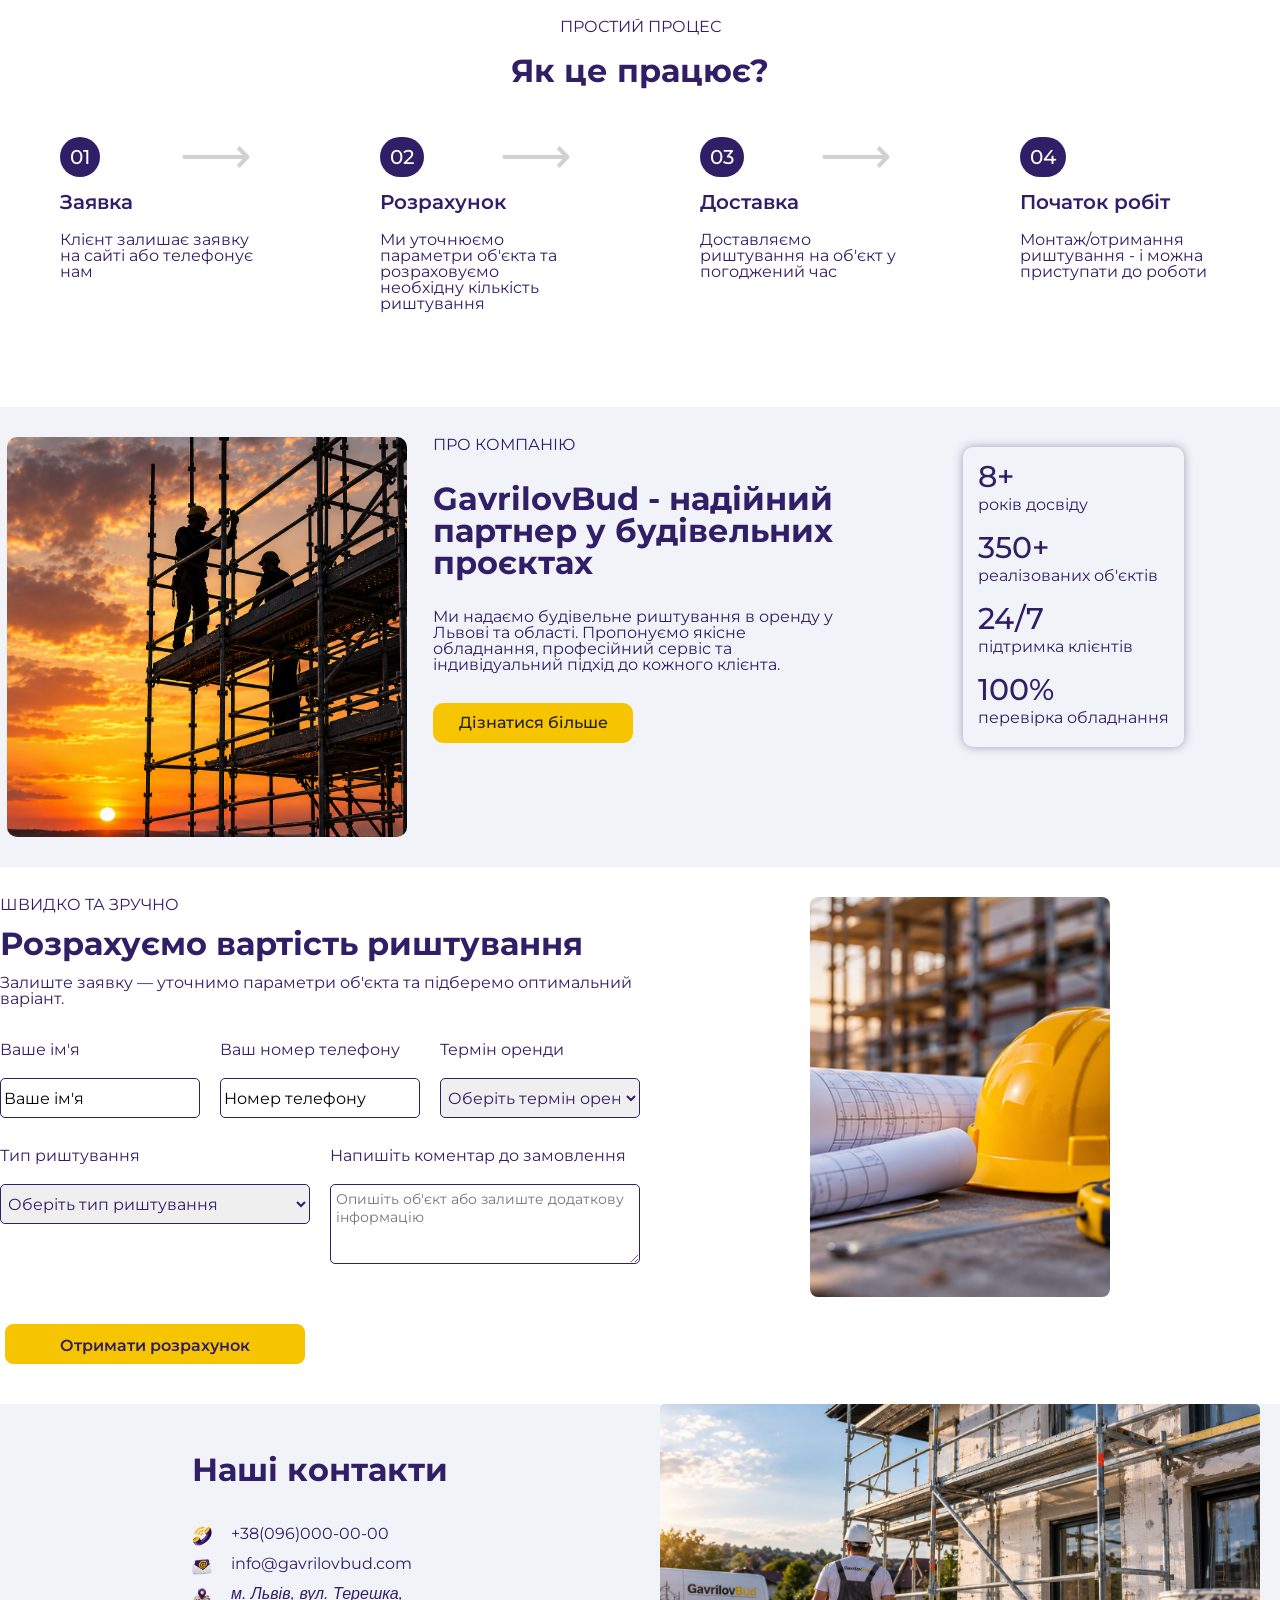
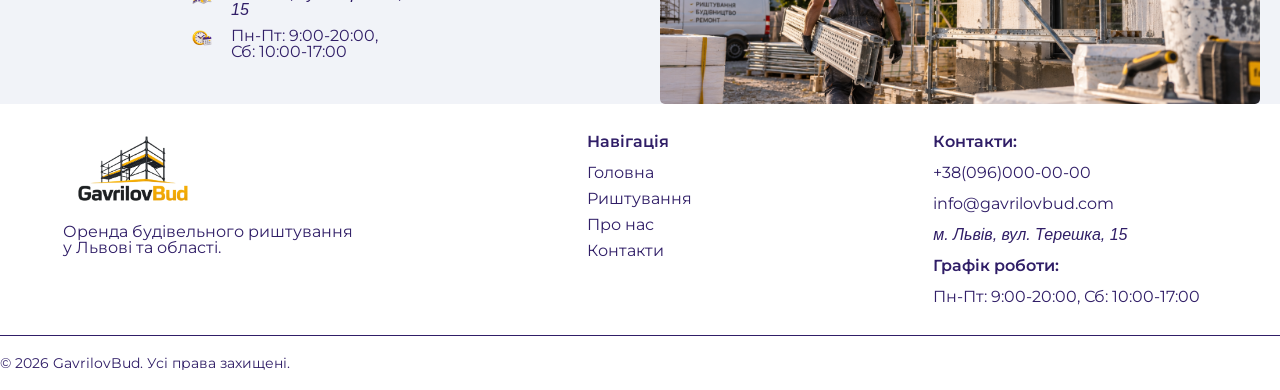
==== commit b16877f9: "Added an image to the catalog section" ====
--- a/index.html
+++ b/index.html
@@ -74,24 +74,36 @@
 						<h3>Підберемо обладнання відповідно до висоти, площі та типу робіт</h3>
 						<div class="catalog_box">
 							<div class="catalog_card">
+								<div class="catalog_img">
+									<img src="images/frame_scaffolding.png" alt="Рамне риштування">
+								</div>
 								<h4>Рамне риштування</h4>
 								<p>Для фасадних та оздоблювальних робіт</p>
 								<span>від 80 грн/доба</span>
 								<a href="#">Детальніше</a>
 							</div>
 							<div class="catalog_card">
+								<div class="catalog_img">
+									<img src="images/wedge-lock_scaffolding.png" alt="Клинове риштування">
+								</div>
 								<h4>Клинове риштування</h4>
 								<p>Для складних будівельних конструкцій</p>
 								<span>від 100 грн/доба</span>
 								<a href="#">Детальніше</a>
 							</div>
 							<div class="catalog_card">
+								<div class="catalog_img">
+									<img src="images/clamp_scaffolding.png" alt="Хомутове риштування">
+								</div>
 								<h4>Хомутове риштування</h4>
 								<p>Для нестандартних конструкцій та промислових об'єктів</p>
 								<span>від 120 грн/доба</span>
 								<a href="#">Детальніше</a>
 							</div>
 							<div class="catalog_card">
+								<div class="catalog_img">
+									<img src="images/mobile_scaffold_towers.png" alt="Вишки-тури">
+								</div>
 								<h4>Вишки-тури</h4>
 								<p>Мобільне рішення для робіт на висоті</p>
 								<span>від 150 грн/доба</span>
--- a/css/all.css
+++ b/css/all.css
@@ -214,7 +214,6 @@
 main .first-view  .layout .container .baner{
   width: 700px;
   height: 520px;
-  position: relative;
 }
 main .first-view  .layout .container .baner img{
   height: 100%;
@@ -314,7 +313,7 @@
   display: flex;
   flex-direction: column;
   gap: 20px;
-  margin: 60px 0 0 0;
+  margin: 30px 0 0 0;
 }
 }
 
@@ -402,6 +401,15 @@
   gap: 15px;
   padding: 15px 10px 15px 10px;
   margin: 0 0 15px 0;
+}
+main .catalog .layout .catalog_box .catalog_card .catalog_img{
+  width: 100px;
+  height: 100px;
+}
+main .catalog .layout .catalog_box .catalog_card .catalog_img img{
+  width: 100%;
+  height: 100%;
+  object-fit: contain;
 }
 main .catalog .layout .catalog_box .catalog_card h4{
   font-size: 18px;
